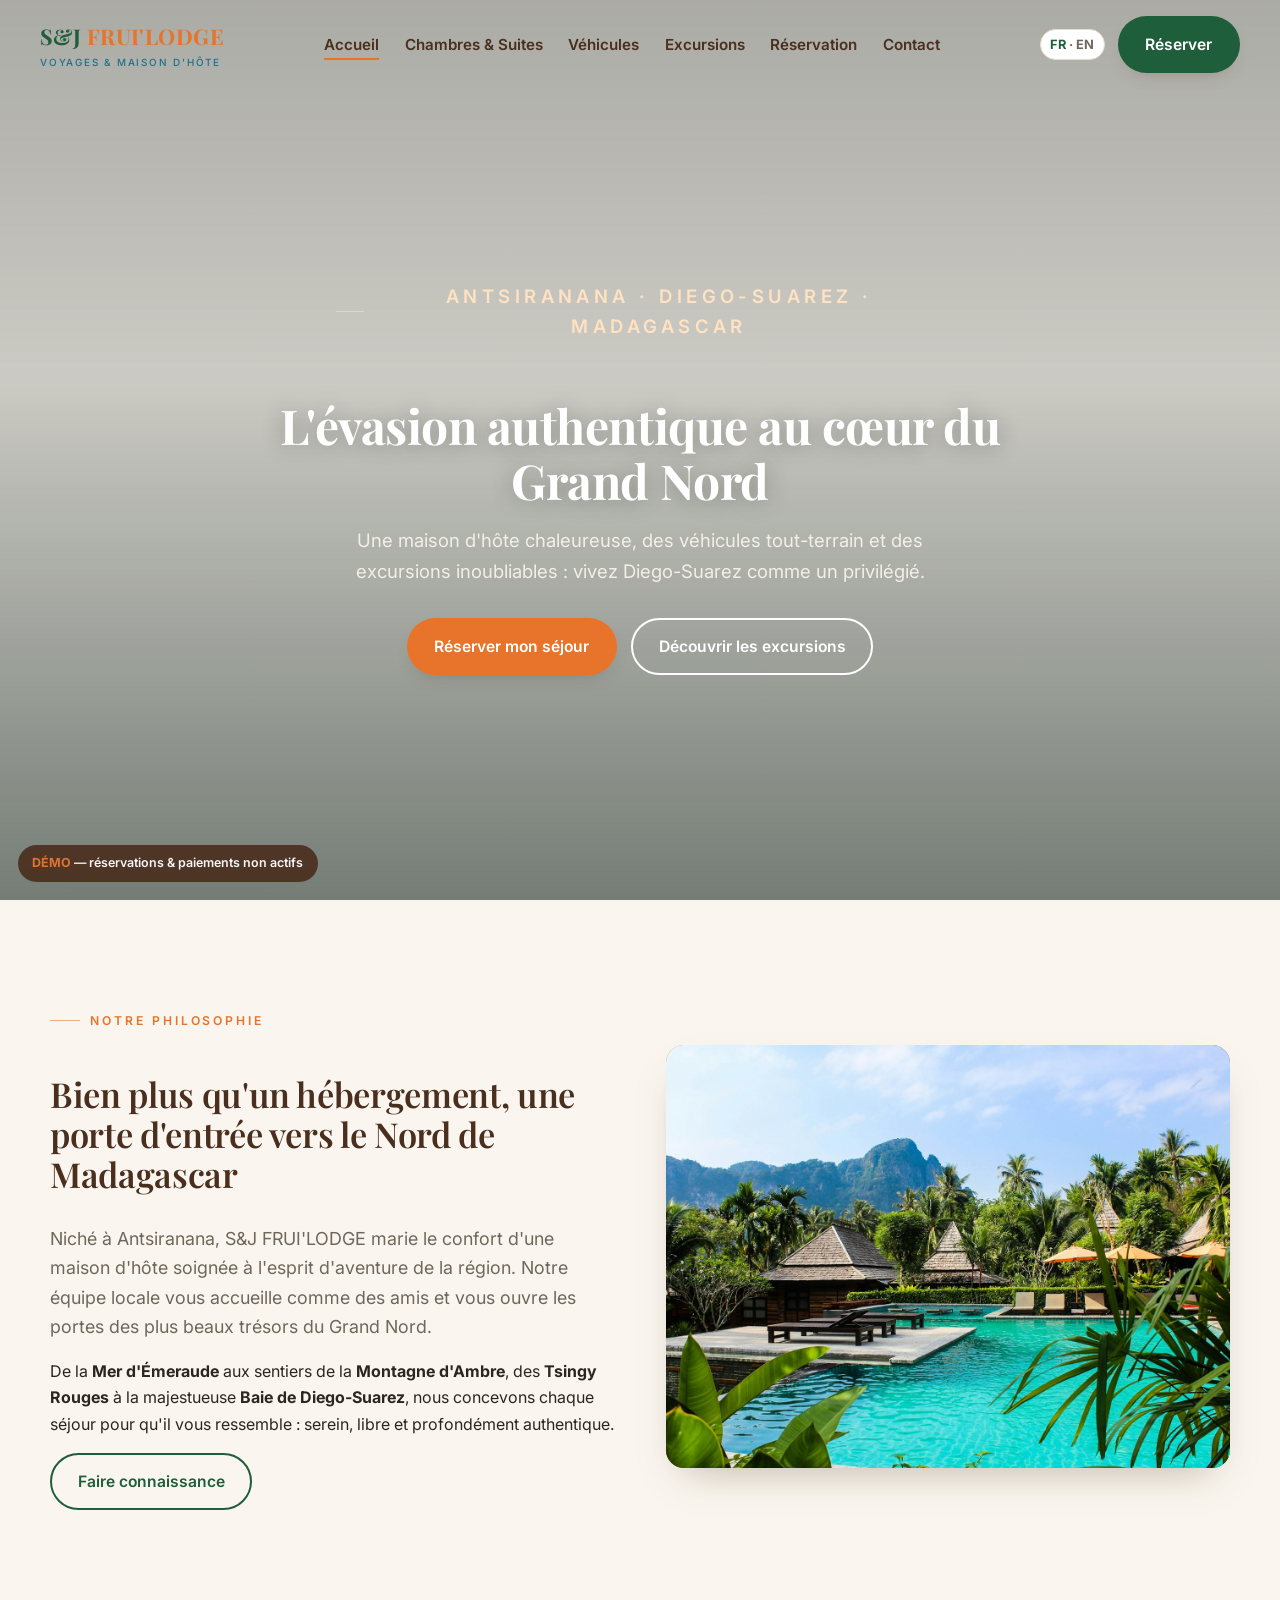
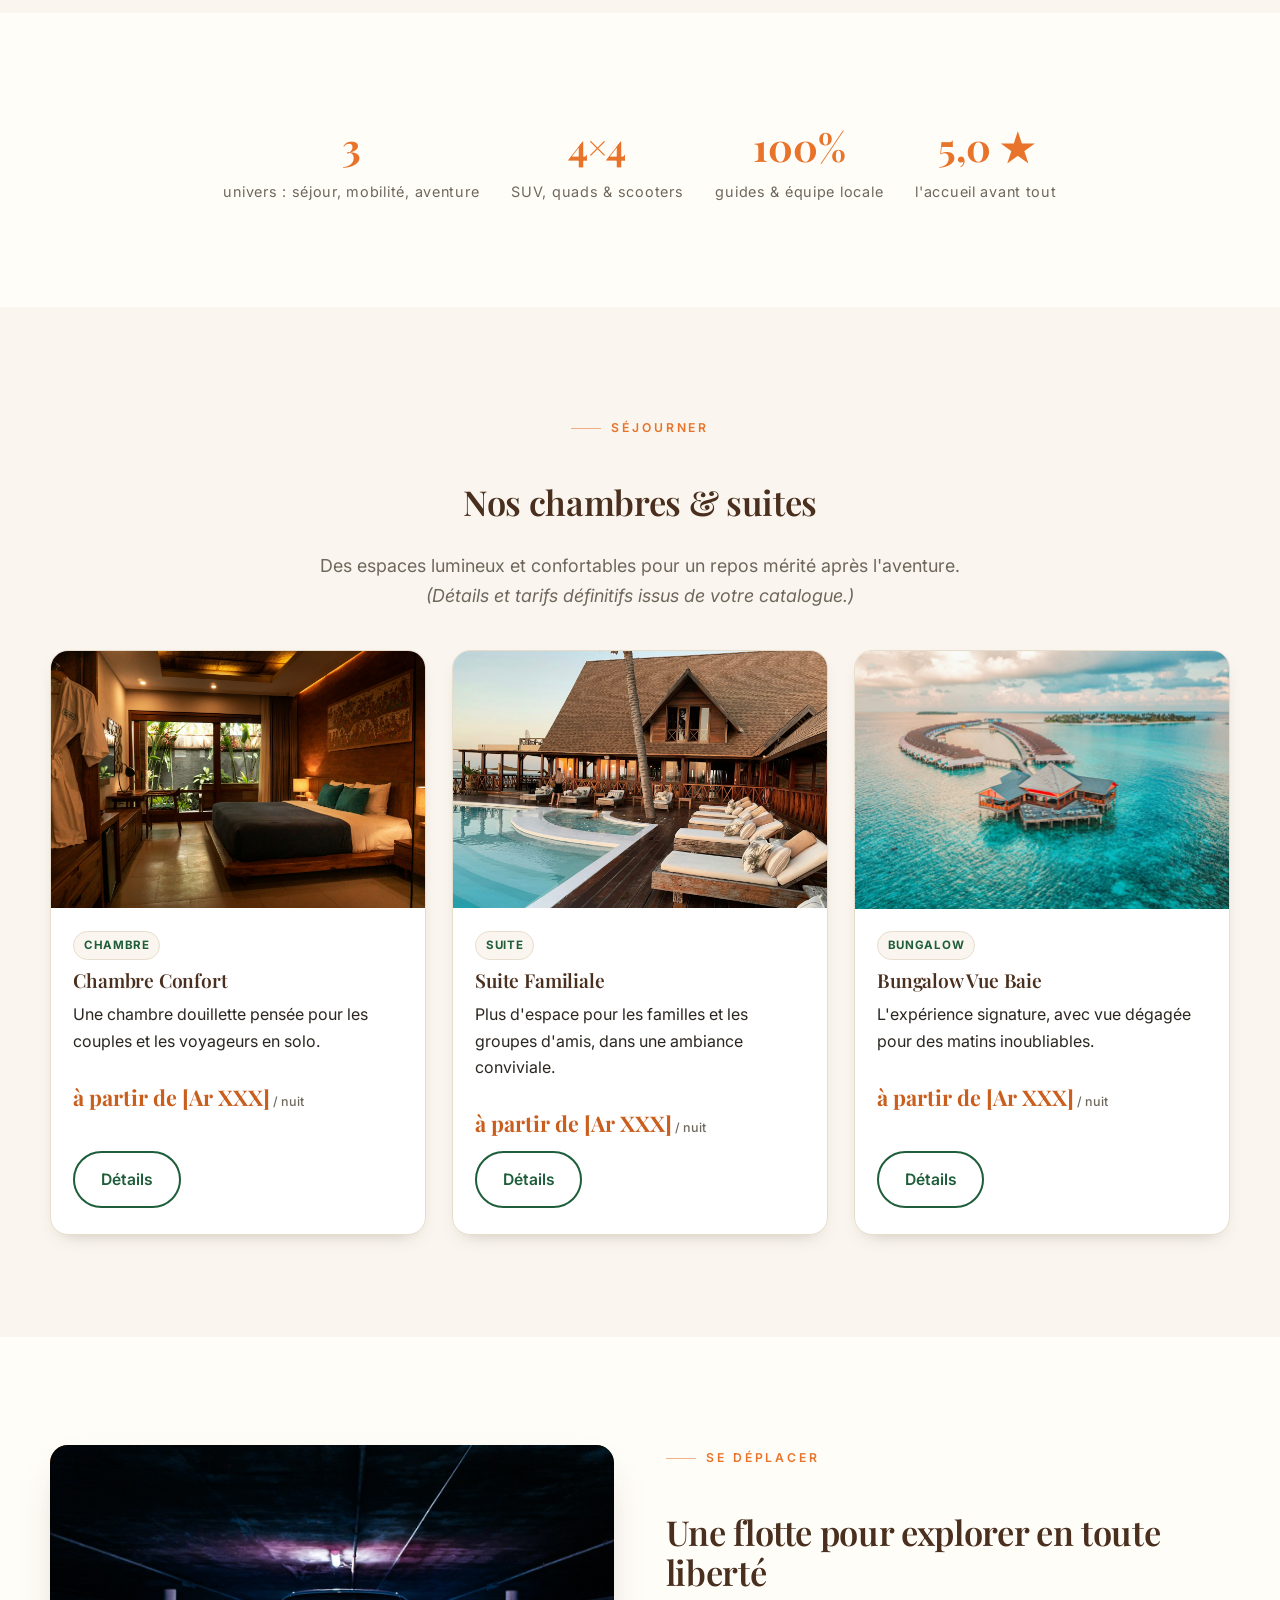
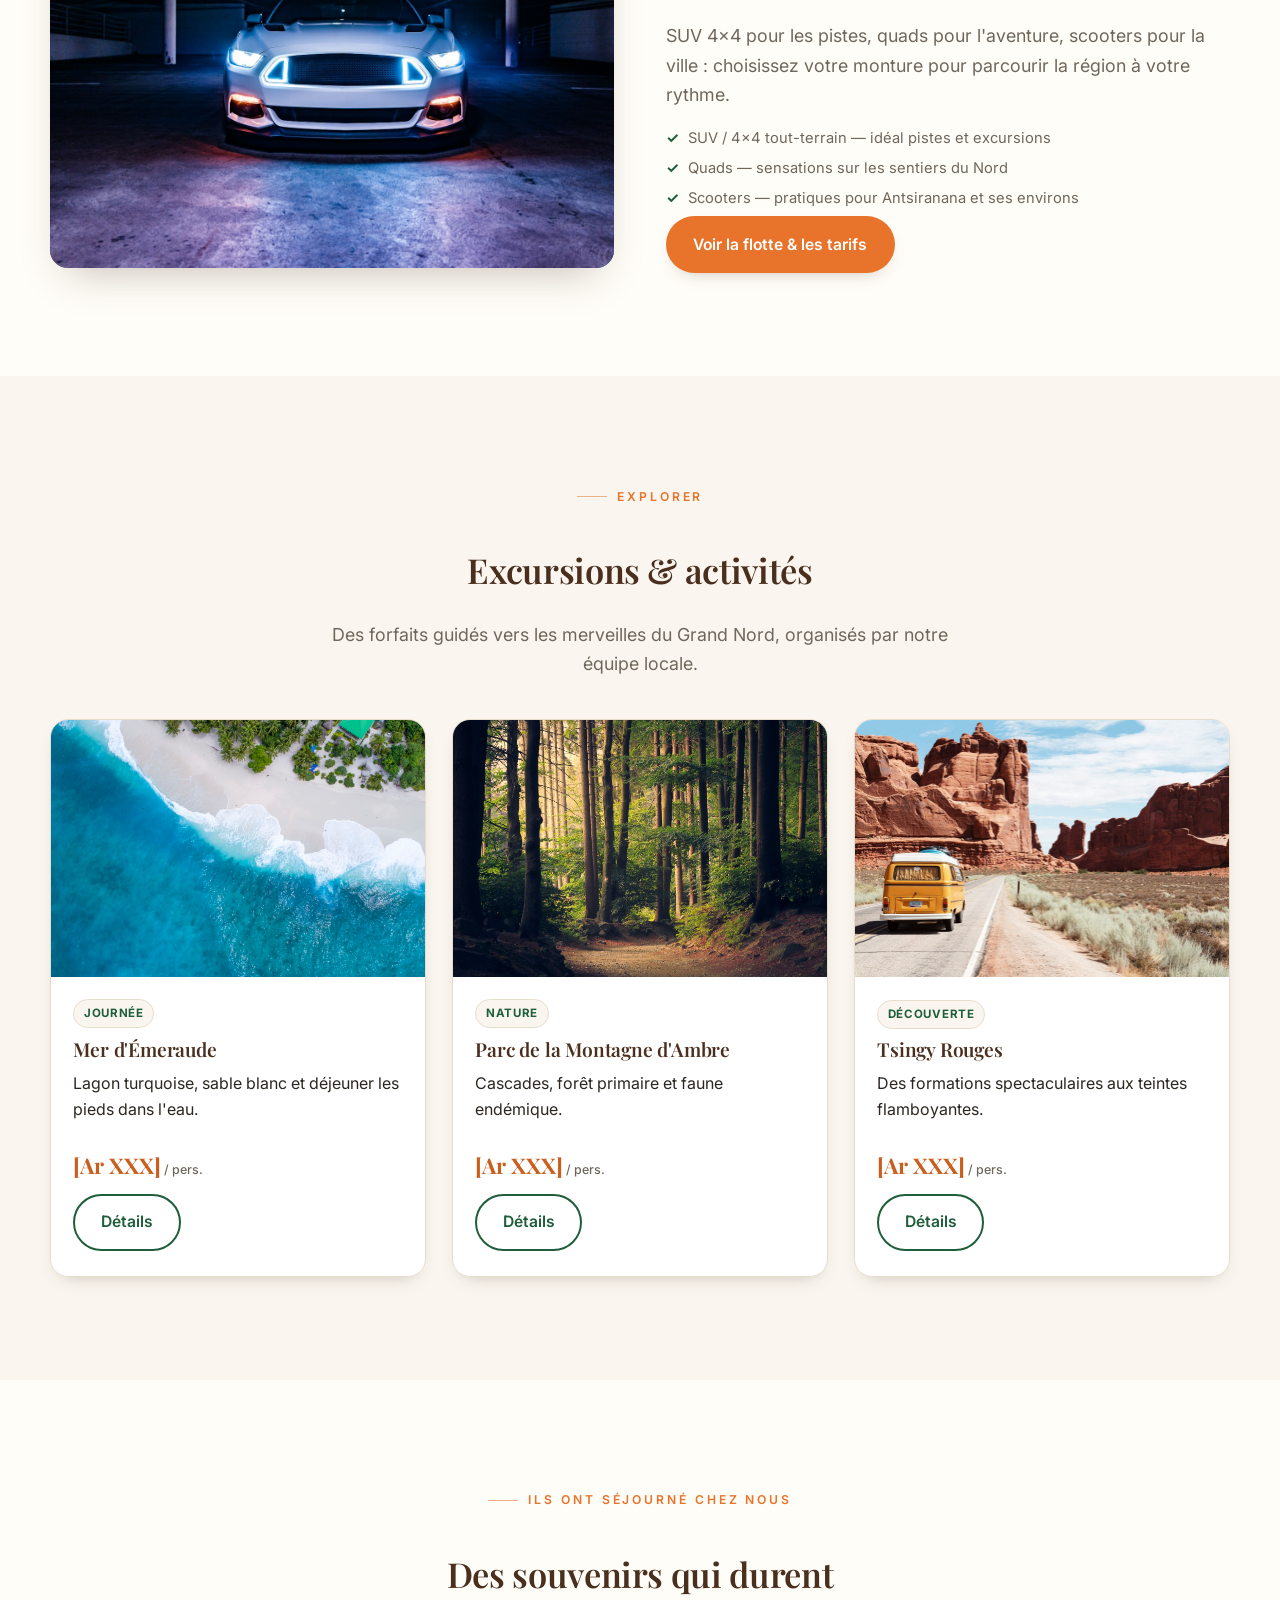
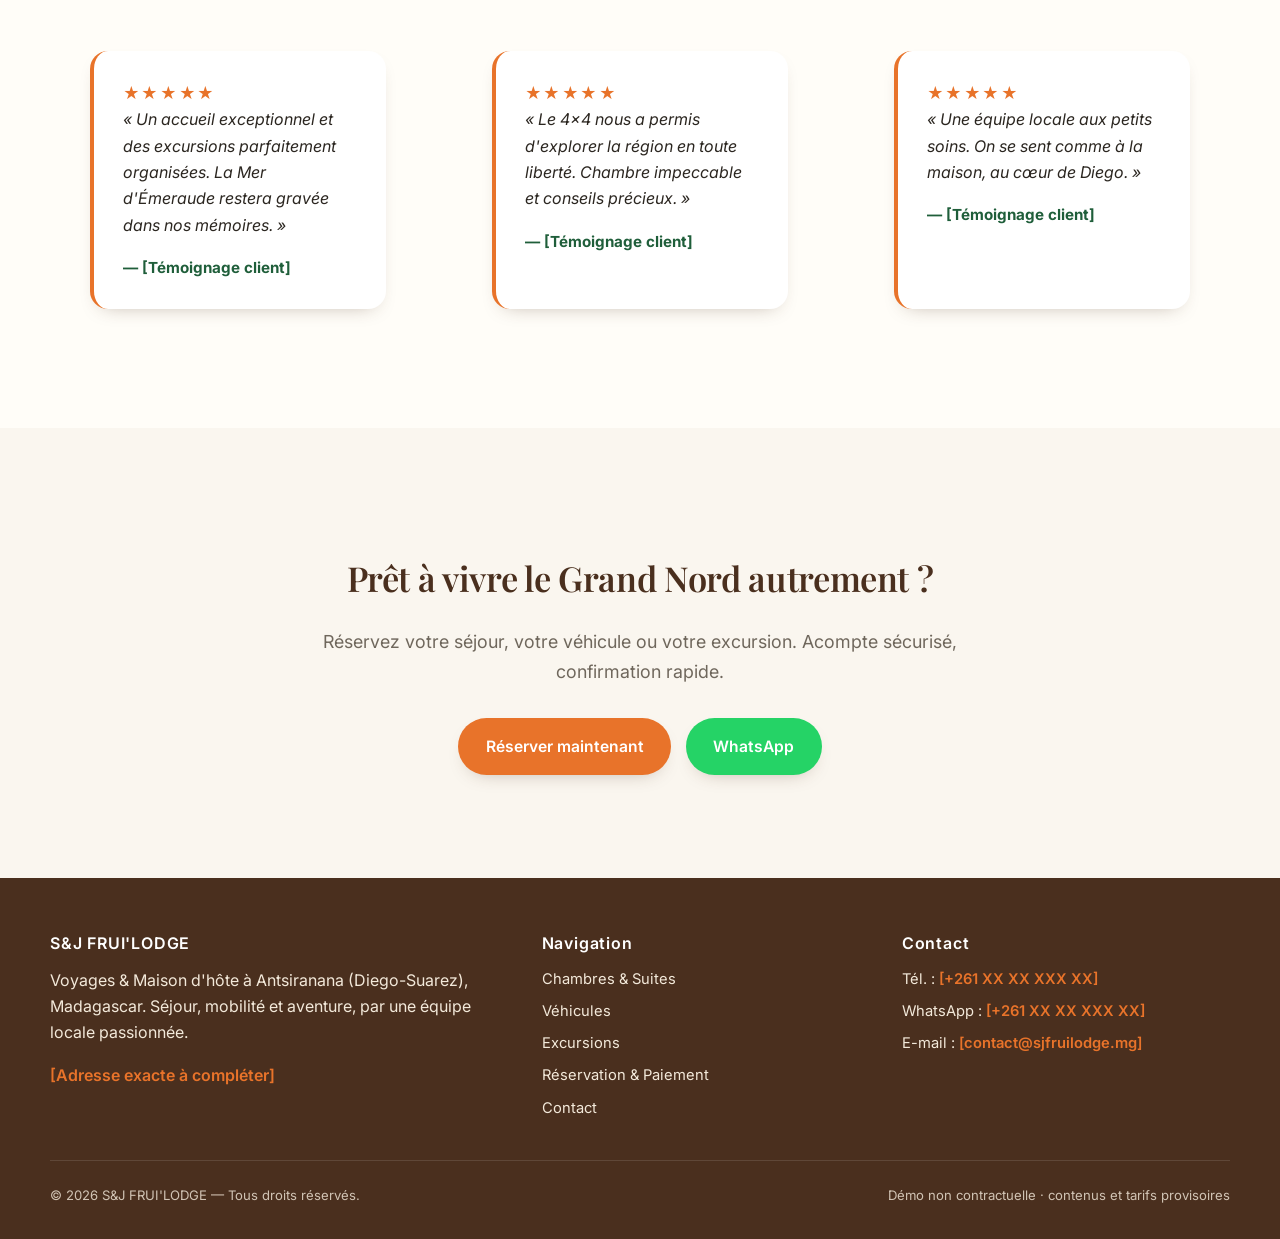
==== index.html @ f87397f2 "style: direction editoriale boutique-hotel (en-tetes clairs, intitules raffines)" ====
<!DOCTYPE html>
<html lang="fr">
<head>
  <meta charset="UTF-8" />
  <meta name="viewport" content="width=device-width, initial-scale=1.0" />
  <title>S&J FRUI'LODGE — Lodge, location & excursions à Antsiranana (Diego-Suarez)</title>
  <meta name="description" content="Maison d'hôte de charme, location de véhicules et excursions guidées à Antsiranana (Diego-Suarez), Madagascar. Mer d'Émeraude, Montagne d'Ambre, Tsingy Rouges." />
  <link rel="preconnect" href="https://fonts.googleapis.com">
  <link rel="preconnect" href="https://fonts.gstatic.com" crossorigin>
  <link href="https://fonts.googleapis.com/css2?family=Inter:wght@400;500;600;700&family=Playfair+Display:wght@600;700&display=swap" rel="stylesheet">
  <link rel="stylesheet" href="assets/css/styles.css" />
</head>
<body>

  <!-- ===== Navigation ===== -->
  <header class="nav">
    <a class="nav__brand" href="index.html">
      <span>
        <span class="mark"><span class="s">S&J</span> <span class="j">FRUI'LODGE</span></span>
        <small>Voyages & Maison d'hôte</small>
      </span>
    </a>
    <nav>
      <ul class="nav__links">
        <li><a href="index.html" class="active">Accueil</a></li>
        <li><a href="chambres.html">Chambres & Suites</a></li>
        <li><a href="vehicules.html">Véhicules</a></li>
        <li><a href="excursions.html">Excursions</a></li>
        <li><a href="reservation.html">Réservation</a></li>
        <li><a href="contact.html">Contact</a></li>
      </ul>
    </nav>
    <div class="nav__cta">
      <span class="lang" title="Version anglaise à venir"><b>FR</b> · EN</span>
      <a href="reservation.html" class="btn btn--green">Réserver</a>
      <button class="nav__burger" aria-label="Menu"><span></span><span></span><span></span></button>
    </div>
  </header>

  <!-- ===== Héro ===== -->
  <section class="hero">
    <img class="hero__photo" src="assets/img/hero.jpg" alt="Plage tropicale au coucher du soleil" />
    <div class="hero__overlay"></div>
    <div class="hero__inner">
      <p class="eyebrow" style="color:#ffe2c2">Antsiranana · Diego-Suarez · Madagascar</p>
      <h1>L'évasion authentique au cœur du Grand Nord</h1>
      <p>Une maison d'hôte chaleureuse, des véhicules tout-terrain et des excursions inoubliables&nbsp;: vivez Diego-Suarez comme un privilégié.</p>
      <div class="hero__actions">
        <a href="reservation.html" class="btn">Réserver mon séjour</a>
        <a href="excursions.html" class="btn btn--ghost" style="--fg:#fff;border-color:#fff">Découvrir les excursions</a>
      </div>
    </div>
  </section>

  <!-- ===== Philosophie ===== -->
  <section class="section">
    <div class="container split">
      <div class="reveal">
        <p class="eyebrow">Notre philosophie</p>
        <h2>Bien plus qu'un hébergement, une porte d'entrée vers le Nord de Madagascar</h2>
        <p class="lead">Niché à Antsiranana, S&J FRUI'LODGE marie le confort d'une maison d'hôte soignée à l'esprit d'aventure de la région. Notre équipe locale vous accueille comme des amis et vous ouvre les portes des plus beaux trésors du Grand Nord.</p>
        <p>De la <strong>Mer d'Émeraude</strong> aux sentiers de la <strong>Montagne d'Ambre</strong>, des <strong>Tsingy Rouges</strong> à la majestueuse <strong>Baie de Diego-Suarez</strong>, nous concevons chaque séjour pour qu'il vous ressemble&nbsp;: serein, libre et profondément authentique.</p>
        <a href="contact.html" class="btn btn--ghost">Faire connaissance</a>
      </div>
      <div class="reveal delay-1 media-box"><img src="assets/img/lodge.jpg" alt="Façade et jardin du lodge" /></div>
    </div>
  </section>

  <!-- ===== Chiffres ===== -->
  <section class="section section--tint">
    <div class="container stats reveal">
      <div class="stat"><b>3</b><span>univers : séjour, mobilité, aventure</span></div>
      <div class="stat"><b>4×4</b><span>SUV, quads & scooters</span></div>
      <div class="stat"><b>100%</b><span>guides & équipe locale</span></div>
      <div class="stat"><b>5,0 ★</b><span>l'accueil avant tout</span></div>
    </div>
  </section>

  <!-- ===== Aperçu chambres ===== -->
  <section class="section">
    <div class="container">
      <div class="center reveal">
        <p class="eyebrow">Séjourner</p>
        <h2>Nos chambres & suites</h2>
        <p class="lead">Des espaces lumineux et confortables pour un repos mérité après l'aventure. <em>(Détails et tarifs définitifs issus de votre catalogue.)</em></p>
      </div>
      <div class="grid grid--3" style="margin-top:2.5rem">
        <article class="card reveal">
          <div class="card__media"><img src="assets/img/room-1.jpg" alt="Chambre Confort" /></div>
          <div class="card__body">
            <span class="tag">Chambre</span>
            <h3>Chambre Confort</h3>
            <p>Une chambre douillette pensée pour les couples et les voyageurs en solo.</p>
            <span class="price">à partir de [Ar XXX]<small> / nuit</small></span>
            <div class="card__foot"><a href="chambres.html" class="btn btn--ghost">Détails</a></div>
          </div>
        </article>
        <article class="card reveal delay-1">
          <div class="card__media"><img src="assets/img/room-2.jpg" alt="Suite Familiale" /></div>
          <div class="card__body">
            <span class="tag">Suite</span>
            <h3>Suite Familiale</h3>
            <p>Plus d'espace pour les familles et les groupes d'amis, dans une ambiance conviviale.</p>
            <span class="price">à partir de [Ar XXX]<small> / nuit</small></span>
            <div class="card__foot"><a href="chambres.html" class="btn btn--ghost">Détails</a></div>
          </div>
        </article>
        <article class="card reveal delay-2">
          <div class="card__media"><img src="assets/img/room-3.jpg" alt="Bungalow Vue Baie" /></div>
          <div class="card__body">
            <span class="tag">Bungalow</span>
            <h3>Bungalow Vue Baie</h3>
            <p>L'expérience signature, avec vue dégagée pour des matins inoubliables.</p>
            <span class="price">à partir de [Ar XXX]<small> / nuit</small></span>
            <div class="card__foot"><a href="chambres.html" class="btn btn--ghost">Détails</a></div>
          </div>
        </article>
      </div>
    </div>
  </section>

  <!-- ===== Aperçu véhicules ===== -->
  <section class="section section--tint">
    <div class="container split">
      <div class="reveal media-box"><img src="assets/img/fleet.jpg" alt="Flotte de véhicules tout-terrain" /></div>
      <div class="reveal delay-1">
        <p class="eyebrow">Se déplacer</p>
        <h2>Une flotte pour explorer en toute liberté</h2>
        <p class="lead">SUV 4×4 pour les pistes, quads pour l'aventure, scooters pour la ville&nbsp;: choisissez votre monture pour parcourir la région à votre rythme.</p>
        <ul class="feature-list">
          <li>SUV / 4×4 tout-terrain — idéal pistes et excursions</li>
          <li>Quads — sensations sur les sentiers du Nord</li>
          <li>Scooters — pratiques pour Antsiranana et ses environs</li>
        </ul>
        <a href="vehicules.html" class="btn">Voir la flotte & les tarifs</a>
      </div>
    </div>
  </section>

  <!-- ===== Aperçu excursions ===== -->
  <section class="section">
    <div class="container">
      <div class="center reveal">
        <p class="eyebrow">Explorer</p>
        <h2>Excursions & activités</h2>
        <p class="lead">Des forfaits guidés vers les merveilles du Grand Nord, organisés par notre équipe locale.</p>
      </div>
      <div class="grid grid--3" style="margin-top:2.5rem">
        <article class="card reveal">
          <div class="card__media"><img src="assets/img/emeraude.jpg" alt="Mer d'Émeraude" /></div>
          <div class="card__body"><span class="tag">Journée</span><h3>Mer d'Émeraude</h3><p>Lagon turquoise, sable blanc et déjeuner les pieds dans l'eau.</p><span class="price">[Ar XXX]<small> / pers.</small></span><div class="card__foot"><a href="excursions.html" class="btn btn--ghost">Détails</a></div></div>
        </article>
        <article class="card reveal delay-1">
          <div class="card__media"><img src="assets/img/ambre.jpg" alt="Montagne d'Ambre" /></div>
          <div class="card__body"><span class="tag">Nature</span><h3>Parc de la Montagne d'Ambre</h3><p>Cascades, forêt primaire et faune endémique.</p><span class="price">[Ar XXX]<small> / pers.</small></span><div class="card__foot"><a href="excursions.html" class="btn btn--ghost">Détails</a></div></div>
        </article>
        <article class="card reveal delay-2">
          <div class="card__media"><img src="assets/img/tsingy.jpg" alt="Tsingy Rouges" /></div>
          <div class="card__body"><span class="tag">Découverte</span><h3>Tsingy Rouges</h3><p>Des formations spectaculaires aux teintes flamboyantes.</p><span class="price">[Ar XXX]<small> / pers.</small></span><div class="card__foot"><a href="excursions.html" class="btn btn--ghost">Détails</a></div></div>
        </article>
      </div>
    </div>
  </section>

  <!-- ===== Témoignages ===== -->
  <section class="section section--tint">
    <div class="container">
      <div class="center reveal"><p class="eyebrow">Ils ont séjourné chez nous</p><h2>Des souvenirs qui durent</h2></div>
      <div class="grid grid--3" style="margin-top:2.5rem">
        <blockquote class="quote reveal"><div class="stars">★★★★★</div><p>« Un accueil exceptionnel et des excursions parfaitement organisées. La Mer d'Émeraude restera gravée dans nos mémoires. »</p><span class="who">— [Témoignage client]</span></blockquote>
        <blockquote class="quote reveal delay-1"><div class="stars">★★★★★</div><p>« Le 4×4 nous a permis d'explorer la région en toute liberté. Chambre impeccable et conseils précieux. »</p><span class="who">— [Témoignage client]</span></blockquote>
        <blockquote class="quote reveal delay-2"><div class="stars">★★★★★</div><p>« Une équipe locale aux petits soins. On se sent comme à la maison, au cœur de Diego. »</p><span class="who">— [Témoignage client]</span></blockquote>
      </div>
    </div>
  </section>

  <!-- ===== Appel à l'action ===== -->
  <section class="section center">
    <div class="container reveal">
      <h2>Prêt à vivre le Grand Nord autrement&nbsp;?</h2>
      <p class="lead">Réservez votre séjour, votre véhicule ou votre excursion. Acompte sécurisé, confirmation rapide.</p>
      <div class="hero__actions"><a href="reservation.html" class="btn">Réserver maintenant</a><a href="https://wa.me/261XXXXXXXXX" class="btn btn--wa">WhatsApp</a></div>
    </div>
  </section>

  <!-- ===== Pied de page ===== -->
  <footer class="footer">
    <div class="container footer__grid">
      <div>
        <h4>S&J FRUI'LODGE</h4>
        <p>Voyages & Maison d'hôte à Antsiranana (Diego-Suarez), Madagascar. Séjour, mobilité et aventure, par une équipe locale passionnée.</p>
        <p class="ph-inline">[Adresse exacte à compléter]</p>
      </div>
      <div>
        <h4>Navigation</h4>
        <ul>
          <li><a href="chambres.html">Chambres & Suites</a></li>
          <li><a href="vehicules.html">Véhicules</a></li>
          <li><a href="excursions.html">Excursions</a></li>
          <li><a href="reservation.html">Réservation & Paiement</a></li>
          <li><a href="contact.html">Contact</a></li>
        </ul>
      </div>
      <div>
        <h4>Contact</h4>
        <ul>
          <li>Tél. : <span class="ph-inline">[+261 XX XX XXX XX]</span></li>
          <li>WhatsApp : <span class="ph-inline">[+261 XX XX XXX XX]</span></li>
          <li>E-mail : <span class="ph-inline">[contact@sjfruilodge.mg]</span></li>
        </ul>
      </div>
    </div>
    <div class="container footer__bottom">
      <span>© <span data-year>2026</span> S&J FRUI'LODGE — Tous droits réservés.</span>
      <span>Démo non contractuelle · contenus et tarifs provisoires</span>
    </div>
  </footer>

  <div class="demo-ribbon"><b>DÉMO</b> — réservations & paiements non actifs</div>
  <script src="assets/js/main.js"></script>
</body>
</html>
---- assets/css/styles.css ----
/* =========================================================
   S&J FRUI'LODGE — Feuille de style de la démo
   Palette tirée du logo : vert sapin, orange/terracotta,
   marron, crème, accent bleu lagon.
   ========================================================= */

:root {
  --green: #1f5e3a;
  --green-dark: #163f28;
  --orange: #e8732a;
  --orange-dark: #c95e1d;
  --brown: #4a2f1e;
  --blue: #1f6f8b;
  --cream: #faf6ef;
  --cream-2: #fffdf8;
  --ink: #2b2620;
  --muted: #6f675c;
  --line: #e7ddcd;
  --shadow: 0 18px 40px -18px rgba(74, 47, 30, 0.35);
  --shadow-sm: 0 8px 20px -12px rgba(74, 47, 30, 0.4);
  --radius: 18px;
  --serif: "Playfair Display", Georgia, serif;
  --sans: "Inter", "Segoe UI", system-ui, sans-serif;
  --maxw: 1180px;
}

* { box-sizing: border-box; }

html { scroll-behavior: smooth; }

body {
  margin: 0;
  font-family: var(--sans);
  color: var(--ink);
  background: var(--cream);
  line-height: 1.65;
  -webkit-font-smoothing: antialiased;
}

h1, h2, h3, h4 { font-family: var(--serif); line-height: 1.16; color: var(--brown); font-weight: 600; letter-spacing: -0.01em; }
h1 { font-size: clamp(1.9rem, 3.8vw, 3rem); font-weight: 700; }
h2 { font-size: clamp(1.5rem, 3vw, 2.15rem); }
h3 { font-size: 1.2rem; }
p { margin: 0 0 1rem; }
a { color: var(--green); text-decoration: none; transition: color .25s ease; }
a:hover { color: var(--orange); }
img { max-width: 100%; display: block; }

.container { width: min(100% - 2.5rem, var(--maxw)); margin-inline: auto; }
.section { padding: clamp(3.5rem, 8vw, 6.5rem) 0; }
.section--tint { background: var(--cream-2); }
.center { text-align: center; }

.eyebrow {
  display: inline-flex; align-items: center; gap: .65rem;
  font-size: .76rem; letter-spacing: .24em; text-transform: uppercase;
  color: var(--orange); font-weight: 600; margin-bottom: 1rem;
}
.eyebrow::before { content:""; width: 30px; height: 1px; background: currentColor; opacity:.55; }
.lead { font-size: 1.12rem; color: var(--muted); max-width: 60ch; }
.center .lead { margin-inline: auto; }

/* ---------- Boutons ---------- */
.btn {
  --bg: var(--orange); --fg: #fff;
  display: inline-flex; align-items: center; gap: .5rem;
  background: var(--bg); color: var(--fg);
  padding: .85rem 1.6rem; border-radius: 999px;
  font-weight: 600; font-size: .98rem; border: 2px solid transparent;
  cursor: pointer; transition: transform .25s ease, box-shadow .25s ease, background .25s ease;
  box-shadow: var(--shadow-sm); position: relative; overflow: hidden;
}
.btn:hover { transform: translateY(-2px); color: #fff; box-shadow: var(--shadow); background: var(--orange-dark); }
.btn--ghost { --bg: transparent; --fg: var(--green); border-color: var(--green); box-shadow: none; }
.btn--ghost:hover { background: var(--green); --fg:#fff; color:#fff; }
.btn--green { --bg: var(--green); }
.btn--green:hover { background: var(--green-dark); }
.btn--wa { --bg:#25D366; }
.btn--wa:hover { background:#1da851; }

/* ---------- En-tête / Navigation ---------- */
.nav {
  position: fixed; inset: 0 0 auto 0; z-index: 50;
  display: flex; align-items: center; justify-content: space-between;
  padding: 1rem clamp(1rem, 4vw, 2.5rem);
  transition: background .3s ease, box-shadow .3s ease, padding .3s ease;
}
.nav.scrolled { background: rgba(255,253,248,.92); backdrop-filter: blur(10px); box-shadow: var(--shadow-sm); padding-block: .6rem; }
.nav__brand { display:flex; align-items:center; gap:.6rem; font-family: var(--serif); font-weight: 700; color: var(--brown); }
.nav__brand .s { color: var(--green); } .nav__brand .j { color: var(--orange); }
.nav__brand span.mark { font-size: 1.35rem; letter-spacing: .02em; }
.nav__brand small { display:block; font-family: var(--sans); font-weight:500; font-size:.62rem; letter-spacing:.18em; text-transform:uppercase; color: var(--blue); }
.nav__links { display: flex; align-items: center; gap: 1.6rem; list-style: none; margin:0; padding:0; }
.nav__links a { color: var(--brown); font-weight: 600; font-size: .95rem; position: relative; }
.nav__links a::after { content:""; position:absolute; left:0; bottom:-6px; height:2px; width:0; background: var(--orange); transition: width .3s ease; }
.nav__links a:hover::after, .nav__links a.active::after { width:100%; }
.nav__cta { display:flex; align-items:center; gap:.8rem; }
.lang { font-size:.8rem; font-weight:700; color:var(--muted); border:1px solid var(--line); border-radius:999px; padding:.25rem .6rem; background:#fff; }
.lang b { color: var(--green); }
.nav__burger { display:none; background:none; border:0; cursor:pointer; flex-direction:column; gap:5px; padding:.4rem; }
.nav__burger span { width:26px; height:2px; background: var(--brown); transition:.3s; }

/* ---------- Bandeau démo ---------- */
.demo-ribbon {
  position: fixed; bottom: 18px; left: 18px; z-index: 60;
  background: var(--brown); color:#fff; font-size:.78rem; font-weight:600;
  padding:.5rem .9rem; border-radius:999px; box-shadow: var(--shadow);
  opacity:.92;
}
.demo-ribbon b { color: var(--orange); }

/* ---------- Héro ---------- */
.hero {
  position: relative; min-height: 100vh; min-height: 100svh;
  display: flex; flex-direction: column; align-items: center; justify-content: center;
  text-align: center; color:#fff; overflow: hidden; padding: 8rem 1.25rem 4.5rem;
}
.hero__photo { position:absolute; inset:0; width:100%; height:100%; object-fit:cover; object-position:center; z-index:-2;
  animation: kenburns 34s ease-out forwards; }
@keyframes kenburns { from { transform: scale(1); } to { transform: scale(1.07); } }
.hero__overlay { position:absolute; inset:0; z-index:-1;
  background: linear-gradient(180deg, rgba(18,26,24,.34) 0%, rgba(18,26,24,.20) 42%, rgba(20,38,30,.58) 100%); }
.hero__inner { max-width: 46rem; }
.hero .eyebrow { color:#ffe6cb; }
.hero h1 { color:#fff; text-shadow: 0 2px 22px rgba(0,0,0,.30); margin-bottom: 1rem; }
.hero p { color:#f3efe7; font-size: clamp(1rem, 1.5vw, 1.16rem); max-width: 38rem; margin-inline:auto; }
.hero__actions { display:flex; gap:.9rem; justify-content:center; flex-wrap:wrap; margin-top: 2rem; }

/* ---------- Grilles & cartes ---------- */
.grid { display:grid; gap: 1.6rem; }
.grid--3 { grid-template-columns: repeat(3, 1fr); }
.grid--2 { grid-template-columns: repeat(2, 1fr); }

.card {
  background:#fff; border:1px solid var(--line); border-radius: var(--radius);
  overflow:hidden; box-shadow: var(--shadow-sm);
  transition: transform .45s cubic-bezier(.2,.7,.2,1), box-shadow .45s ease;
  display:flex; flex-direction:column;
}
.card:hover { transform: translateY(-6px); box-shadow: var(--shadow); }
.card__media { aspect-ratio: 16/11; position:relative; overflow:hidden; background: var(--cream); }
.card__media img { width:100%; height:100%; object-fit:cover; transition: transform .9s cubic-bezier(.2,.7,.2,1); }
.card:hover .card__media img { transform: scale(1.045); }
.card__media .ph { position:absolute; inset:0; display:grid; place-items:center; color:#fff; font-weight:600; opacity:.85; text-align:center; padding:1rem; }
.card__body { padding: 1.4rem 1.4rem 1.6rem; display:flex; flex-direction:column; gap:.6rem; flex:1; }
.card__body h3 { margin:0; }
.tag { align-self:flex-start; background: var(--cream); color: var(--green); border:1px solid var(--line);
  font-size:.72rem; font-weight:700; letter-spacing:.06em; text-transform:uppercase; padding:.25rem .6rem; border-radius:999px; }
.price { font-family: var(--serif); font-size:1.35rem; color: var(--orange-dark); font-weight:700; }
.price small { font-family: var(--sans); font-size:.78rem; color: var(--muted); font-weight:500; }
.feature-list { list-style:none; padding:0; margin:.4rem 0; display:flex; flex-direction:column; gap:.35rem; }
.feature-list li { font-size:.92rem; color: var(--muted); padding-left:1.4rem; position:relative; }
.feature-list li::before { content:"✓"; position:absolute; left:0; color: var(--green); font-weight:700; }
.card__foot { margin-top:auto; display:flex; align-items:center; justify-content:space-between; gap:.6rem; }

/* ---------- Bandes décoratives ---------- */
.split { display:grid; grid-template-columns: 1fr 1fr; gap: clamp(1.5rem,4vw,3.5rem); align-items:center; }
.media-box { border-radius: var(--radius); overflow:hidden; box-shadow: var(--shadow); aspect-ratio: 4/3;
  background: linear-gradient(135deg, var(--orange), var(--green)); display:grid; place-items:center; color:#fff; text-align:center; padding:1rem; font-weight:600; position:relative; }
.media-box img { position:absolute; inset:0; width:100%; height:100%; object-fit:cover; }

.stats { display:flex; flex-wrap:wrap; gap:2rem; justify-content:center; }
.stat { text-align:center; }
.stat b { display:block; font-family:var(--serif); font-size:2.4rem; color: var(--orange); }
.stat span { font-size:.9rem; color: var(--muted); letter-spacing:.05em; }

/* ---------- Témoignages ---------- */
.quote { background:#fff; border-radius: var(--radius); padding:1.8rem; box-shadow: var(--shadow-sm); border-left:4px solid var(--orange); }
.quote p { font-style:italic; color: var(--ink); }
.quote .who { font-weight:700; color: var(--green); font-style:normal; font-size:.95rem; }
.stars { color: var(--orange); letter-spacing:.1em; }

/* ---------- Formulaire ---------- */
.form { background:#fff; border:1px solid var(--line); border-radius: var(--radius); padding: clamp(1.4rem,3vw,2.4rem); box-shadow: var(--shadow-sm); }
.form .row { display:grid; grid-template-columns:1fr 1fr; gap:1rem; }
.field { display:flex; flex-direction:column; gap:.35rem; margin-bottom:1rem; }
.field label { font-size:.85rem; font-weight:600; color: var(--brown); }
.field input, .field select, .field textarea {
  font-family:var(--sans); font-size:.98rem; padding:.75rem .9rem; border:1px solid var(--line);
  border-radius:12px; background: var(--cream-2); color: var(--ink); transition: border .25s, box-shadow .25s;
}
.field input:focus, .field select:focus, .field textarea:focus { outline:none; border-color: var(--orange); box-shadow:0 0 0 3px rgba(232,115,42,.15); }
.pay-methods { display:flex; flex-wrap:wrap; gap:.8rem; margin:.4rem 0 1rem; }
.pay-methods .chip { display:flex; align-items:center; gap:.5rem; border:1px solid var(--line); border-radius:12px; padding:.6rem .9rem; background:var(--cream-2); font-size:.88rem; font-weight:600; color:var(--brown); }
.note { font-size:.85rem; color: var(--muted); background: var(--cream); border:1px dashed var(--line); border-radius:12px; padding:.8rem 1rem; }
.form__success { display:none; background:#eef7ef; border:1px solid #bfe0c5; color: var(--green-dark); border-radius:12px; padding:1rem; font-weight:600; margin-top:1rem; }

/* ---------- Pied de page ---------- */
.footer { background: var(--brown); color: #f3e9da; padding: 3.5rem 0 2rem; }
.footer a { color:#f3e9da; } .footer a:hover { color: var(--orange); }
.footer__grid { display:grid; grid-template-columns: 1.4fr 1fr 1fr; gap:2rem; }
.footer h4 { color:#fff; margin:0 0 .9rem; font-family:var(--sans); font-size:1rem; letter-spacing:.05em; }
.footer ul { list-style:none; padding:0; margin:0; display:flex; flex-direction:column; gap:.5rem; font-size:.92rem; }
.footer__bottom { border-top:1px solid rgba(255,255,255,.15); margin-top:2.5rem; padding-top:1.5rem; font-size:.82rem; opacity:.8; display:flex; justify-content:space-between; flex-wrap:wrap; gap:.6rem; }
.ph-inline { color: var(--orange); font-weight:600; }

/* ---------- En-tête de page interne ---------- */
.page-head { padding: 10rem 0 3.4rem; text-align:center; background: var(--cream); border-bottom:1px solid var(--line); }
.page-head h1 { color: var(--brown); }
.page-head p { color: var(--muted); max-width:54ch; margin:.7rem auto 0; font-size:1.05rem; }
.breadcrumb { font-size:.74rem; letter-spacing:.16em; text-transform:uppercase; color: var(--muted); margin-bottom:1rem; }
.breadcrumb a { color: var(--green); }

/* ---------- Animations au défilement ---------- */
.reveal { opacity:0; transform: translateY(20px);
  transition: opacity .7s ease, transform .7s cubic-bezier(.2,.7,.2,1); }
.reveal.is-visible { opacity:1; transform:none; }
.reveal.delay-1 { transition-delay:.1s; } .reveal.delay-2 { transition-delay:.2s; } .reveal.delay-3 { transition-delay:.3s; }

/* ---------- Responsive ---------- */
@media (max-width: 900px) {
  .grid--3 { grid-template-columns: repeat(2,1fr); }
  .footer__grid { grid-template-columns: 1fr 1fr; }
}
@media (max-width: 760px) {
  .nav__links { position:fixed; inset:0 0 0 auto; width:min(78vw,320px); background:var(--cream-2);
    flex-direction:column; align-items:flex-start; justify-content:center; gap:1.4rem; padding:2rem;
    transform:translateX(100%); transition:transform .35s ease; box-shadow:var(--shadow); }
  .nav__links.open { transform:none; }
  .nav__burger { display:flex; }
  .split, .grid--2, .grid--3 { grid-template-columns:1fr; }
  .form .row { grid-template-columns:1fr; }
  .footer__grid { grid-template-columns:1fr; }
}

@media (prefers-reduced-motion: reduce) {
  * { animation: none !important; scroll-behavior:auto; }
  .reveal { opacity:1; transform:none; transition:none; }
}
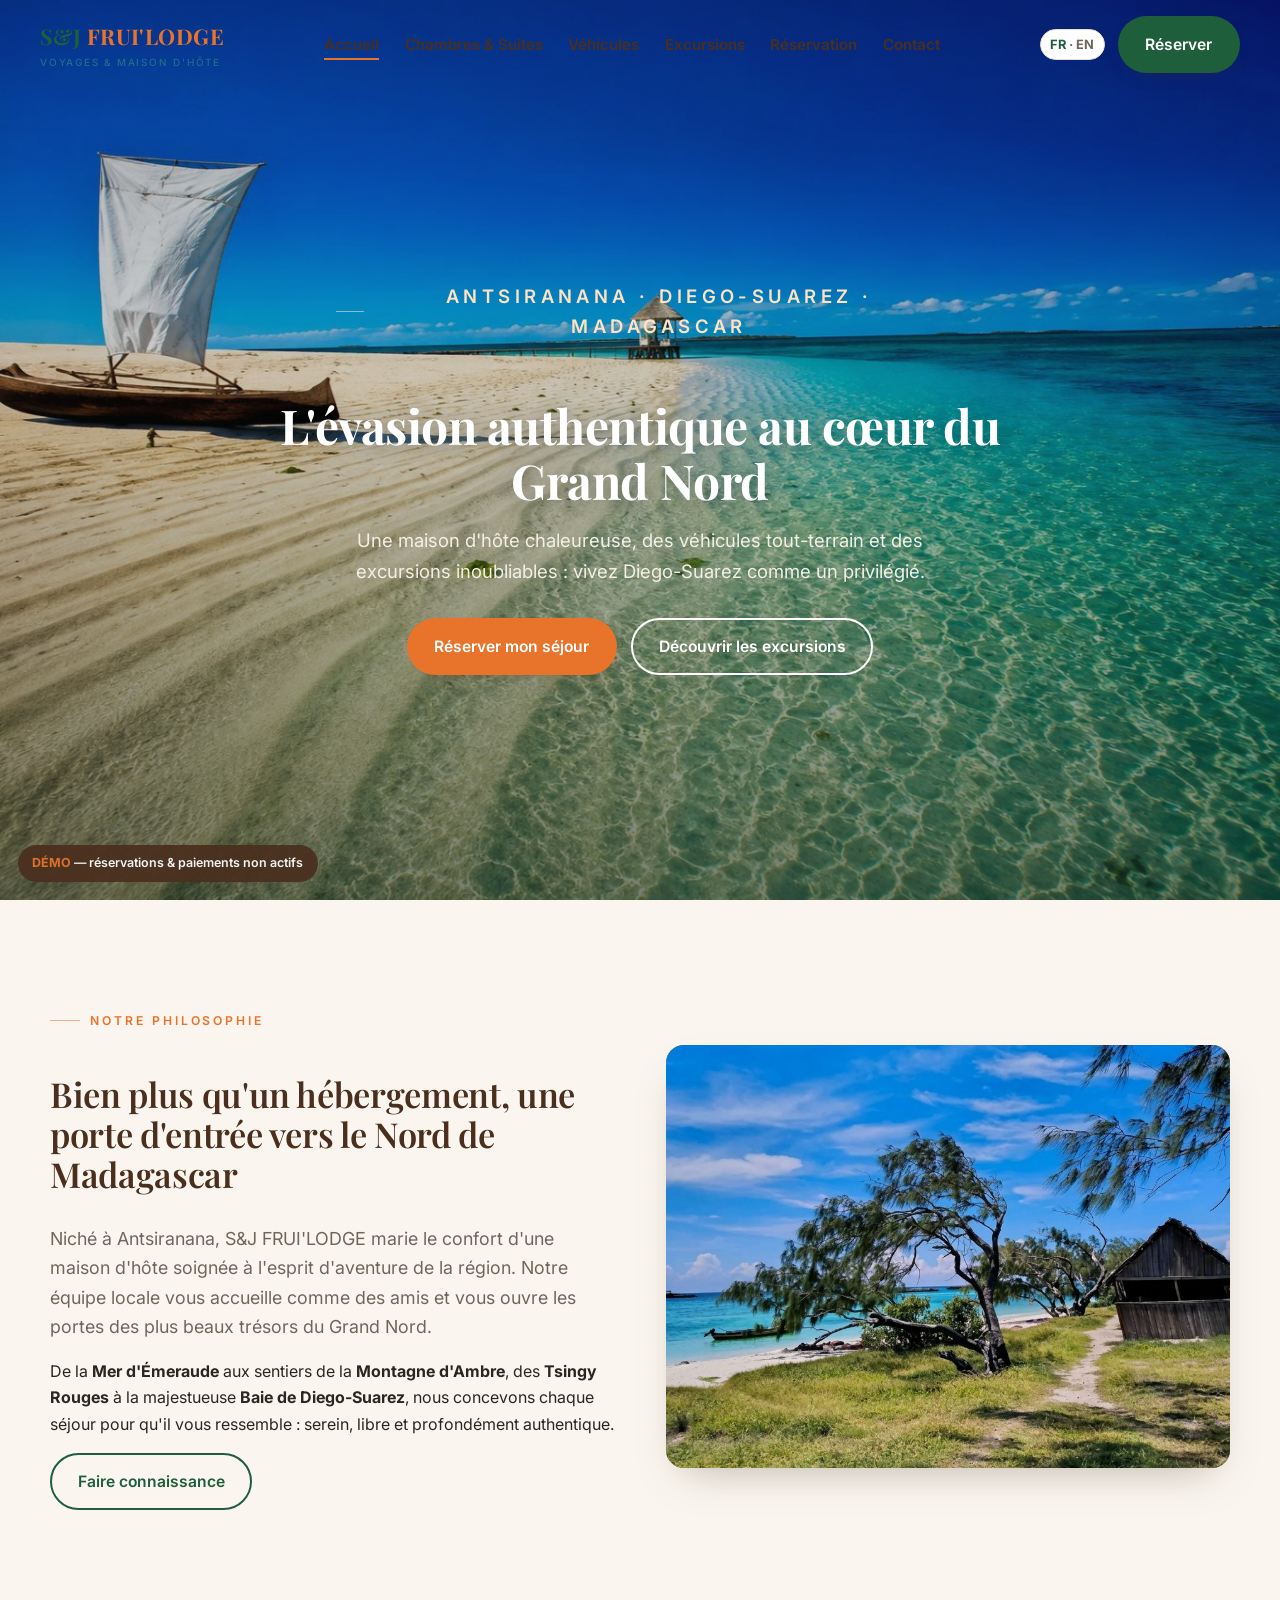
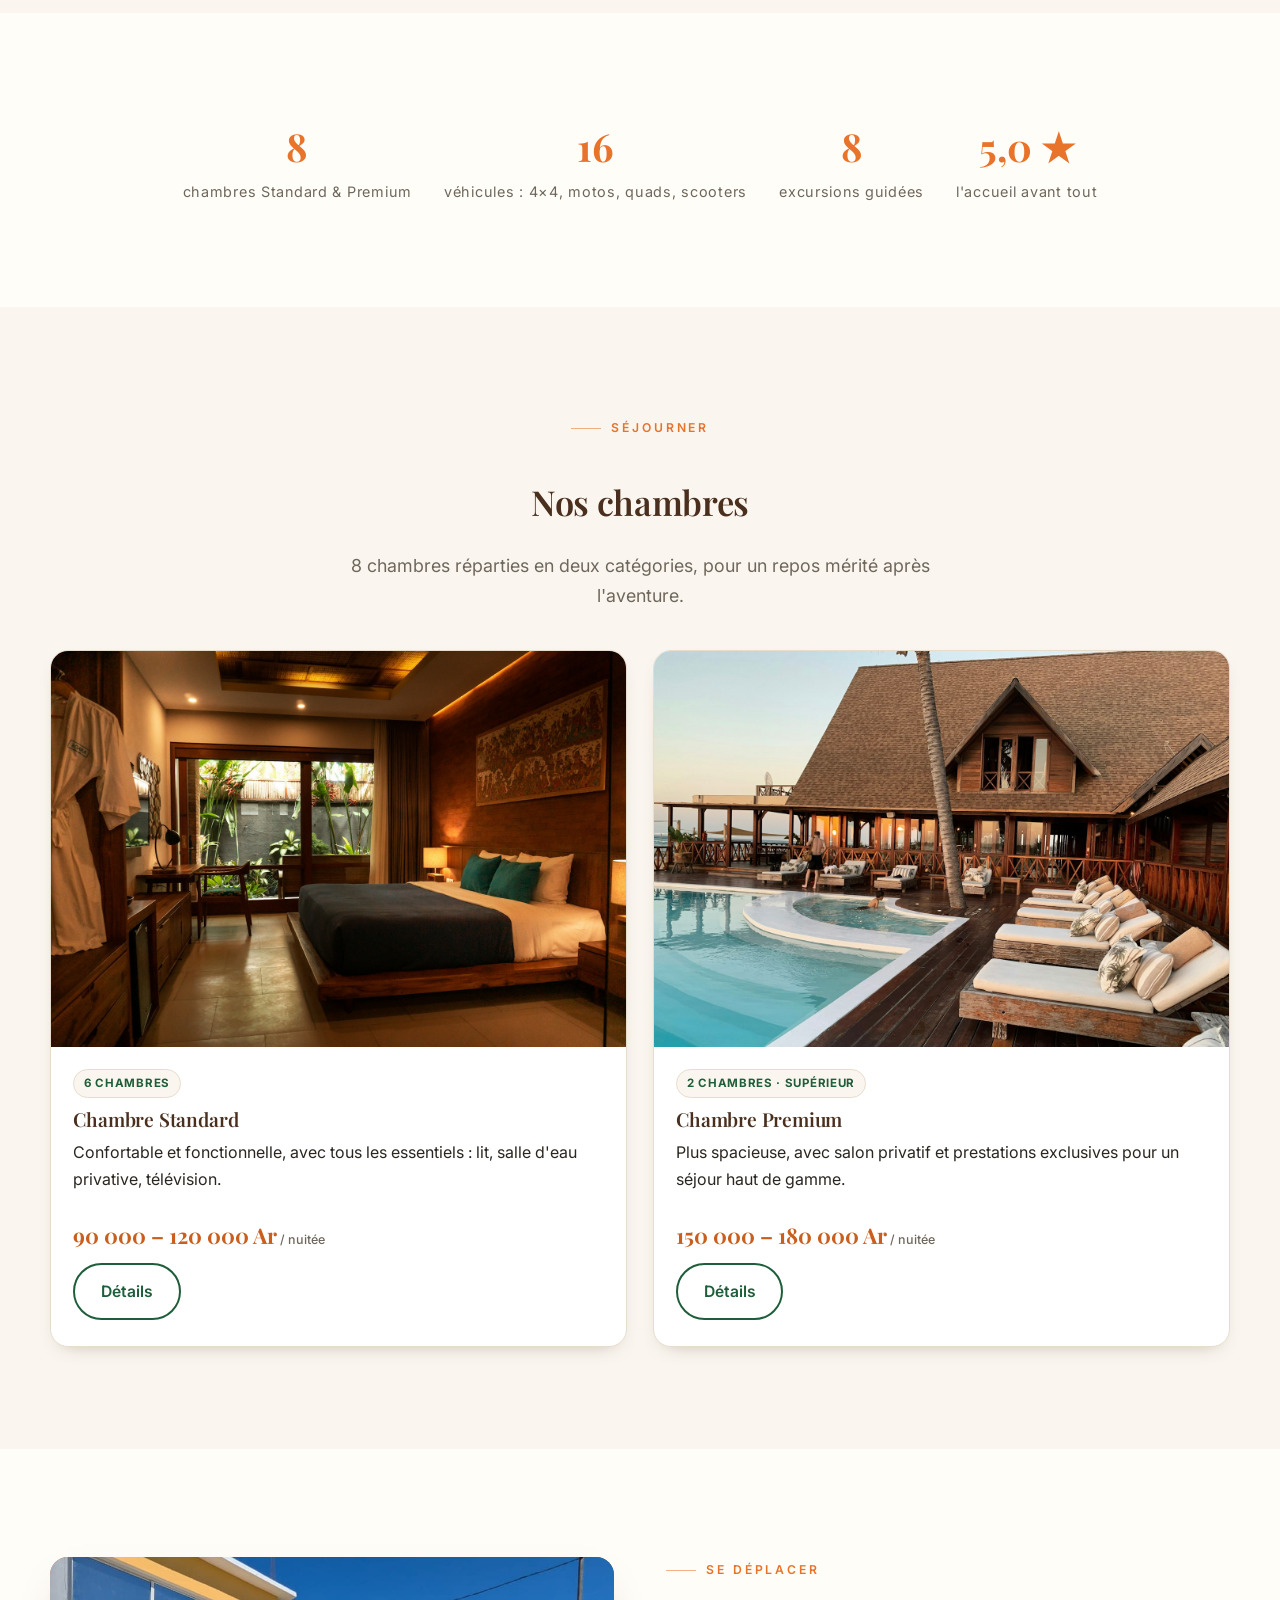
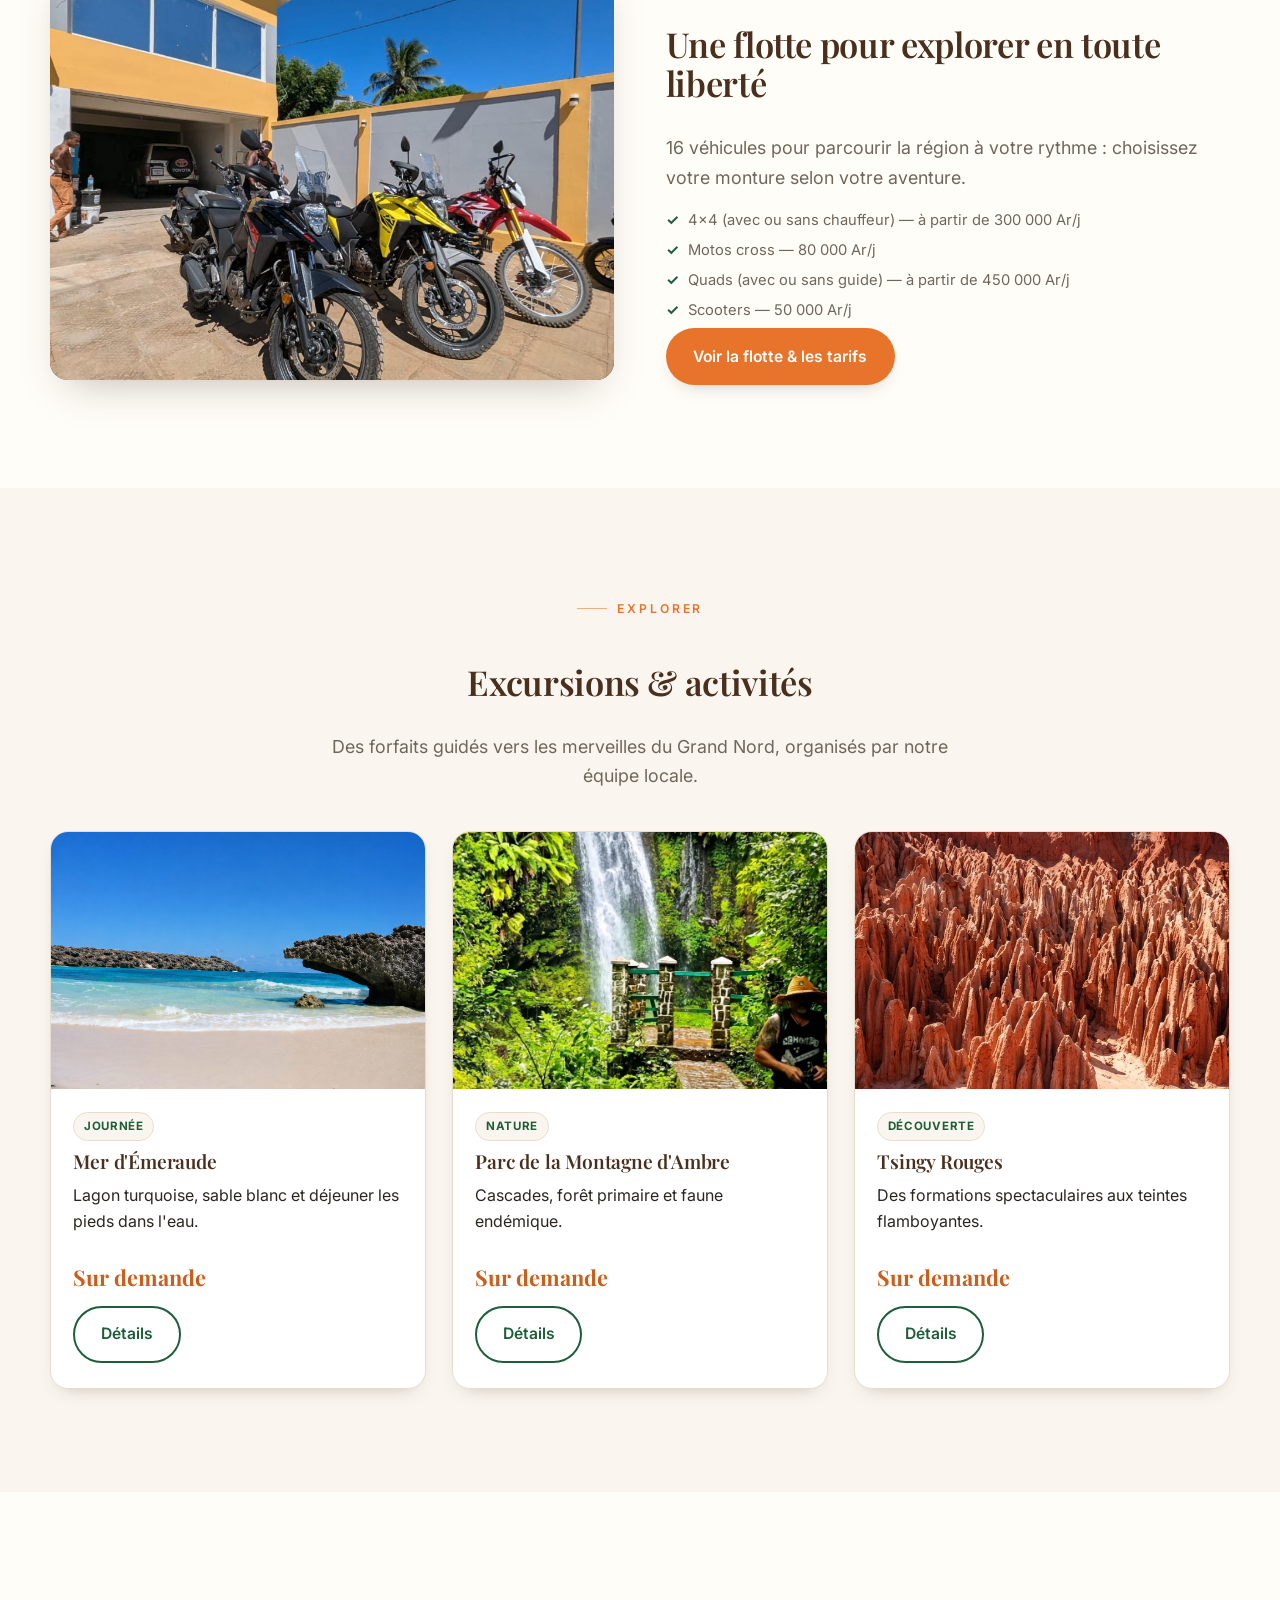
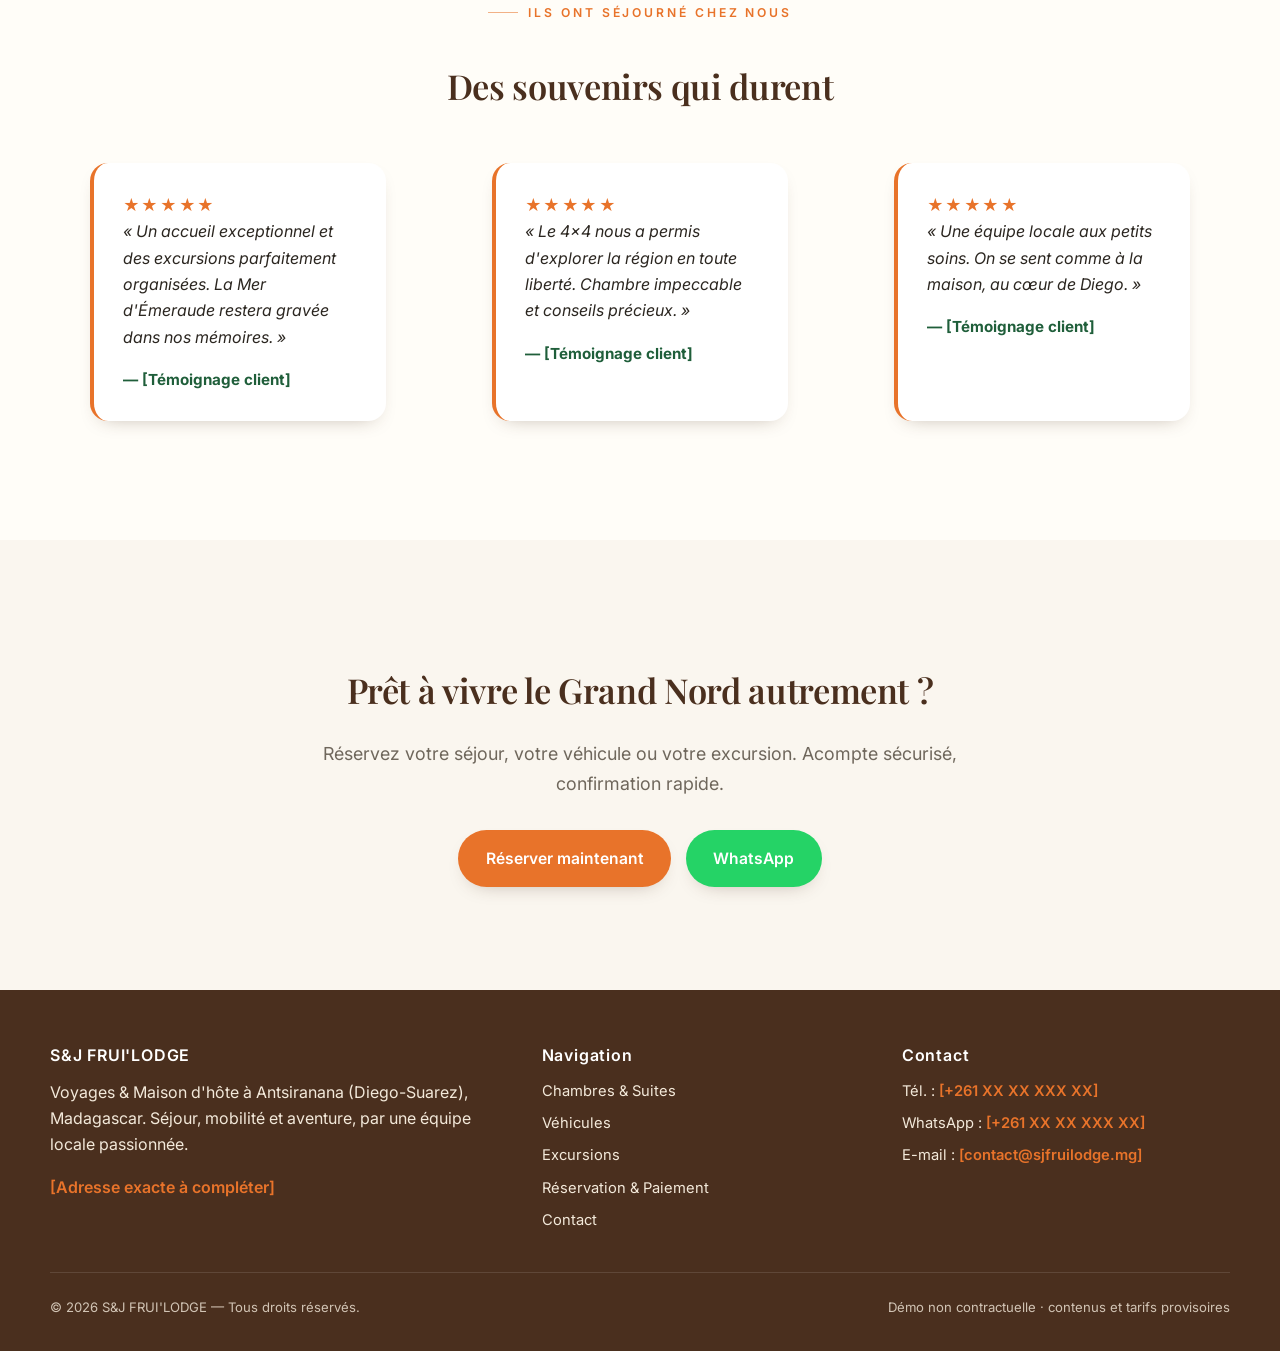
==== commit 92c5b82b: "feat: vraie structure et tarifs (8 chambres, 16 vehicules, 8 excursions, acompte 50%)" ====
--- a/index.html
+++ b/index.html
@@ -69,9 +69,9 @@
   <!-- ===== Chiffres ===== -->
   <section class="section section--tint">
     <div class="container stats reveal">
-      <div class="stat"><b>3</b><span>univers : séjour, mobilité, aventure</span></div>
-      <div class="stat"><b>4×4</b><span>SUV, quads & scooters</span></div>
-      <div class="stat"><b>100%</b><span>guides & équipe locale</span></div>
+      <div class="stat"><b>8</b><span>chambres Standard & Premium</span></div>
+      <div class="stat"><b>16</b><span>véhicules : 4×4, motos, quads, scooters</span></div>
+      <div class="stat"><b>8</b><span>excursions guidées</span></div>
       <div class="stat"><b>5,0 ★</b><span>l'accueil avant tout</span></div>
     </div>
   </section>
@@ -81,37 +81,27 @@
     <div class="container">
       <div class="center reveal">
         <p class="eyebrow">Séjourner</p>
-        <h2>Nos chambres & suites</h2>
-        <p class="lead">Des espaces lumineux et confortables pour un repos mérité après l'aventure. <em>(Détails et tarifs définitifs issus de votre catalogue.)</em></p>
-      </div>
-      <div class="grid grid--3" style="margin-top:2.5rem">
+        <h2>Nos chambres</h2>
+        <p class="lead">8 chambres réparties en deux catégories, pour un repos mérité après l'aventure.</p>
+      </div>
+      <div class="grid grid--2" style="margin-top:2.5rem">
         <article class="card reveal">
-          <div class="card__media"><img src="assets/img/room-1.jpg" alt="Chambre Confort" /></div>
+          <div class="card__media"><img src="assets/img/room-1.jpg" alt="Chambre Standard" /></div>
           <div class="card__body">
-            <span class="tag">Chambre</span>
-            <h3>Chambre Confort</h3>
-            <p>Une chambre douillette pensée pour les couples et les voyageurs en solo.</p>
-            <span class="price">à partir de [Ar XXX]<small> / nuit</small></span>
+            <span class="tag">6 chambres</span>
+            <h3>Chambre Standard</h3>
+            <p>Confortable et fonctionnelle, avec tous les essentiels : lit, salle d'eau privative, télévision.</p>
+            <span class="price">90 000 – 120 000 Ar<small> / nuitée</small></span>
             <div class="card__foot"><a href="chambres.html" class="btn btn--ghost">Détails</a></div>
           </div>
         </article>
         <article class="card reveal delay-1">
-          <div class="card__media"><img src="assets/img/room-2.jpg" alt="Suite Familiale" /></div>
+          <div class="card__media"><img src="assets/img/room-2.jpg" alt="Chambre Premium" /></div>
           <div class="card__body">
-            <span class="tag">Suite</span>
-            <h3>Suite Familiale</h3>
-            <p>Plus d'espace pour les familles et les groupes d'amis, dans une ambiance conviviale.</p>
-            <span class="price">à partir de [Ar XXX]<small> / nuit</small></span>
-            <div class="card__foot"><a href="chambres.html" class="btn btn--ghost">Détails</a></div>
-          </div>
-        </article>
-        <article class="card reveal delay-2">
-          <div class="card__media"><img src="assets/img/room-3.jpg" alt="Bungalow Vue Baie" /></div>
-          <div class="card__body">
-            <span class="tag">Bungalow</span>
-            <h3>Bungalow Vue Baie</h3>
-            <p>L'expérience signature, avec vue dégagée pour des matins inoubliables.</p>
-            <span class="price">à partir de [Ar XXX]<small> / nuit</small></span>
+            <span class="tag">2 chambres · supérieur</span>
+            <h3>Chambre Premium</h3>
+            <p>Plus spacieuse, avec salon privatif et prestations exclusives pour un séjour haut de gamme.</p>
+            <span class="price">150 000 – 180 000 Ar<small> / nuitée</small></span>
             <div class="card__foot"><a href="chambres.html" class="btn btn--ghost">Détails</a></div>
           </div>
         </article>
@@ -126,11 +116,12 @@
       <div class="reveal delay-1">
         <p class="eyebrow">Se déplacer</p>
         <h2>Une flotte pour explorer en toute liberté</h2>
-        <p class="lead">SUV 4×4 pour les pistes, quads pour l'aventure, scooters pour la ville&nbsp;: choisissez votre monture pour parcourir la région à votre rythme.</p>
+        <p class="lead">16 véhicules pour parcourir la région à votre rythme&nbsp;: choisissez votre monture selon votre aventure.</p>
         <ul class="feature-list">
-          <li>SUV / 4×4 tout-terrain — idéal pistes et excursions</li>
-          <li>Quads — sensations sur les sentiers du Nord</li>
-          <li>Scooters — pratiques pour Antsiranana et ses environs</li>
+          <li>4×4 (avec ou sans chauffeur) — à partir de 300 000 Ar/j</li>
+          <li>Motos cross — 80 000 Ar/j</li>
+          <li>Quads (avec ou sans guide) — à partir de 450 000 Ar/j</li>
+          <li>Scooters — 50 000 Ar/j</li>
         </ul>
         <a href="vehicules.html" class="btn">Voir la flotte & les tarifs</a>
       </div>
@@ -148,15 +139,15 @@
       <div class="grid grid--3" style="margin-top:2.5rem">
         <article class="card reveal">
           <div class="card__media"><img src="assets/img/emeraude.jpg" alt="Mer d'Émeraude" /></div>
-          <div class="card__body"><span class="tag">Journée</span><h3>Mer d'Émeraude</h3><p>Lagon turquoise, sable blanc et déjeuner les pieds dans l'eau.</p><span class="price">[Ar XXX]<small> / pers.</small></span><div class="card__foot"><a href="excursions.html" class="btn btn--ghost">Détails</a></div></div>
+          <div class="card__body"><span class="tag">Journée</span><h3>Mer d'Émeraude</h3><p>Lagon turquoise, sable blanc et déjeuner les pieds dans l'eau.</p><span class="price">Sur demande</span><div class="card__foot"><a href="excursions.html" class="btn btn--ghost">Détails</a></div></div>
         </article>
         <article class="card reveal delay-1">
           <div class="card__media"><img src="assets/img/ambre.jpg" alt="Montagne d'Ambre" /></div>
-          <div class="card__body"><span class="tag">Nature</span><h3>Parc de la Montagne d'Ambre</h3><p>Cascades, forêt primaire et faune endémique.</p><span class="price">[Ar XXX]<small> / pers.</small></span><div class="card__foot"><a href="excursions.html" class="btn btn--ghost">Détails</a></div></div>
+          <div class="card__body"><span class="tag">Nature</span><h3>Parc de la Montagne d'Ambre</h3><p>Cascades, forêt primaire et faune endémique.</p><span class="price">Sur demande</span><div class="card__foot"><a href="excursions.html" class="btn btn--ghost">Détails</a></div></div>
         </article>
         <article class="card reveal delay-2">
           <div class="card__media"><img src="assets/img/tsingy.jpg" alt="Tsingy Rouges" /></div>
-          <div class="card__body"><span class="tag">Découverte</span><h3>Tsingy Rouges</h3><p>Des formations spectaculaires aux teintes flamboyantes.</p><span class="price">[Ar XXX]<small> / pers.</small></span><div class="card__foot"><a href="excursions.html" class="btn btn--ghost">Détails</a></div></div>
+          <div class="card__body"><span class="tag">Découverte</span><h3>Tsingy Rouges</h3><p>Des formations spectaculaires aux teintes flamboyantes.</p><span class="price">Sur demande</span><div class="card__foot"><a href="excursions.html" class="btn btn--ghost">Détails</a></div></div>
         </article>
       </div>
     </div>
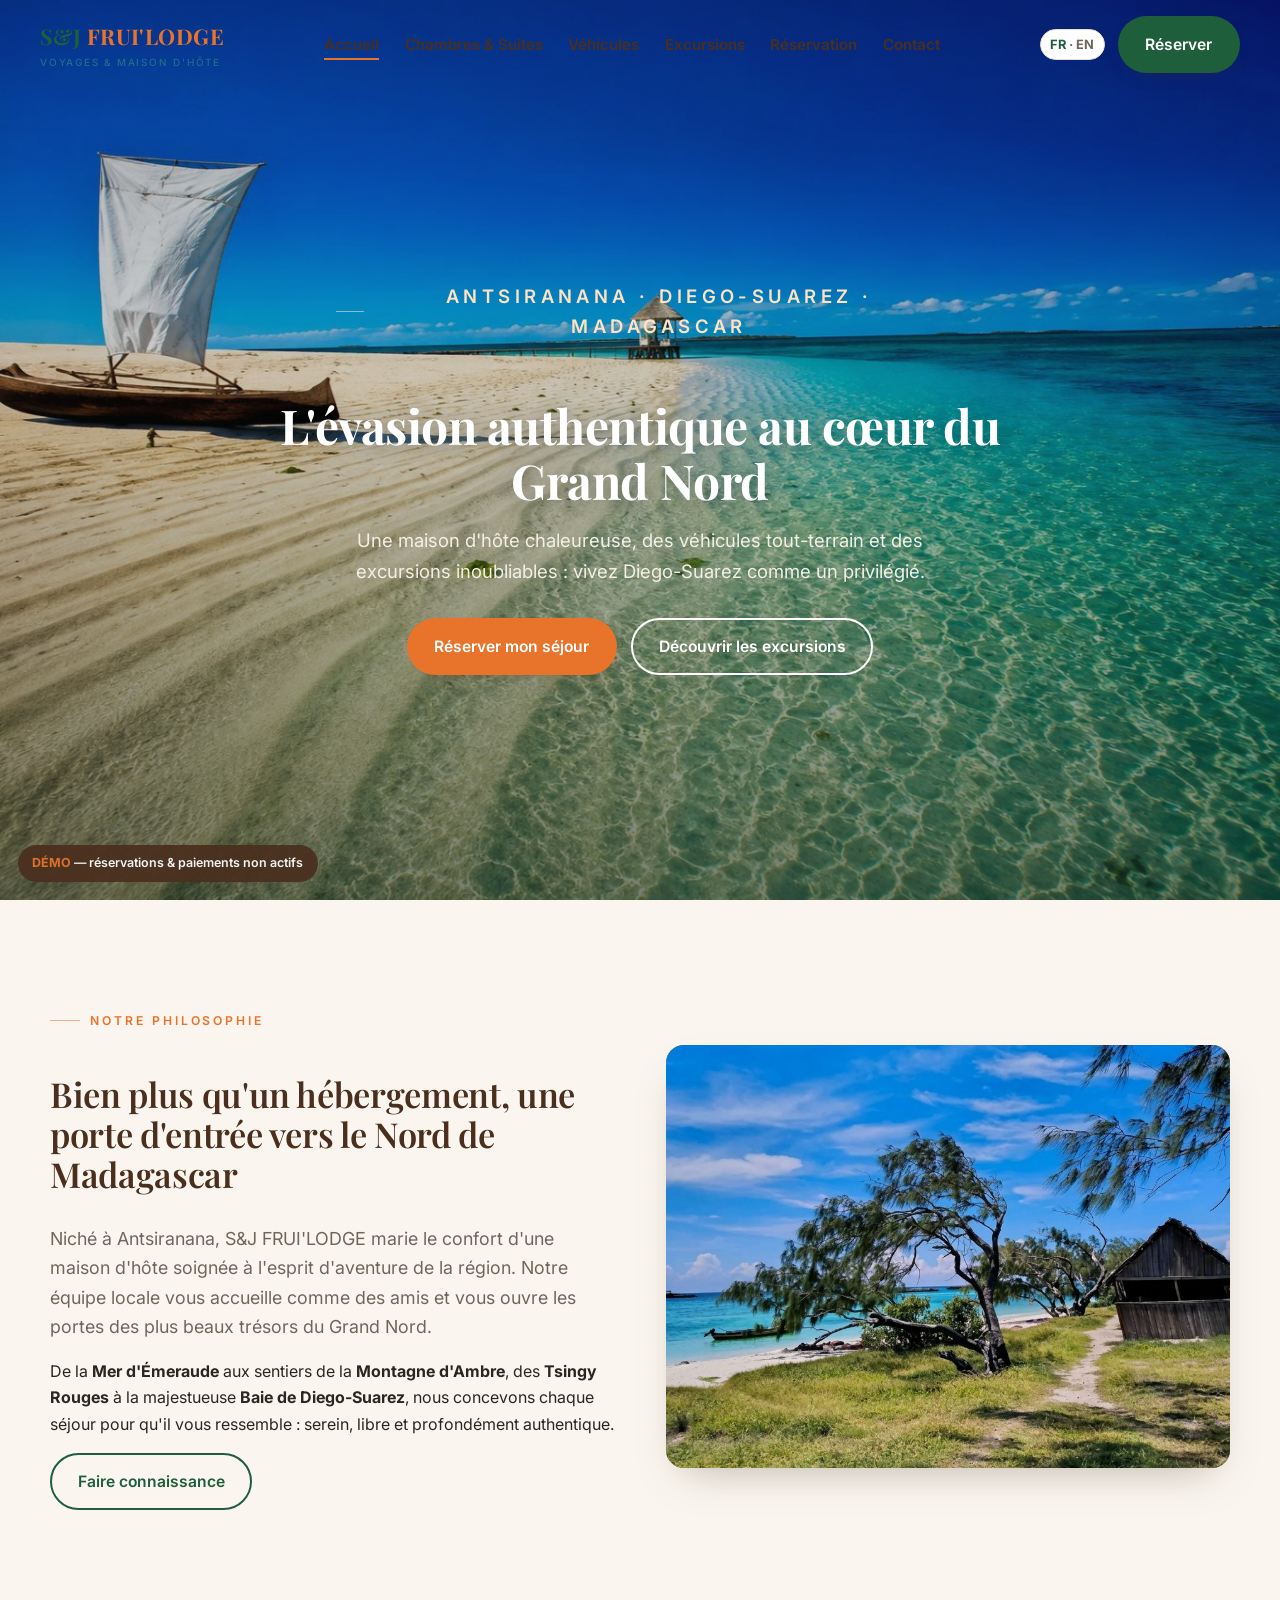
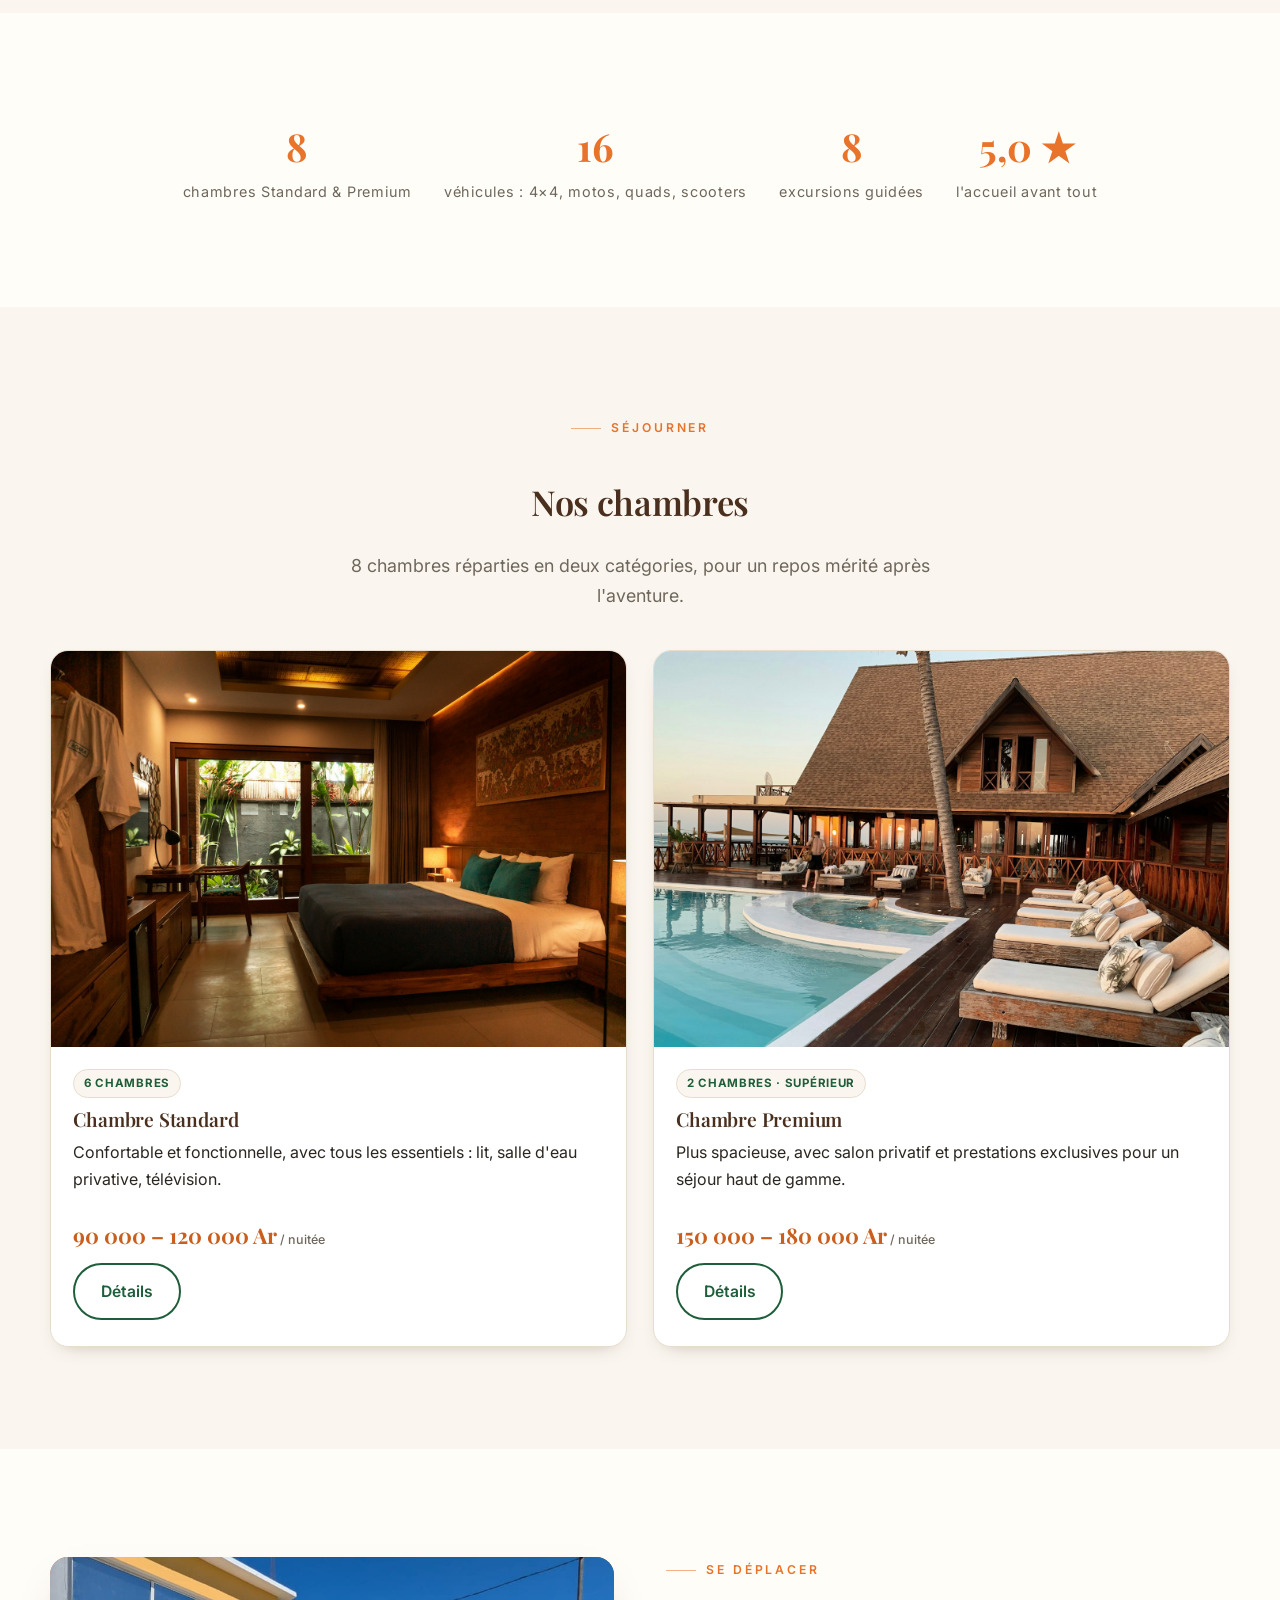
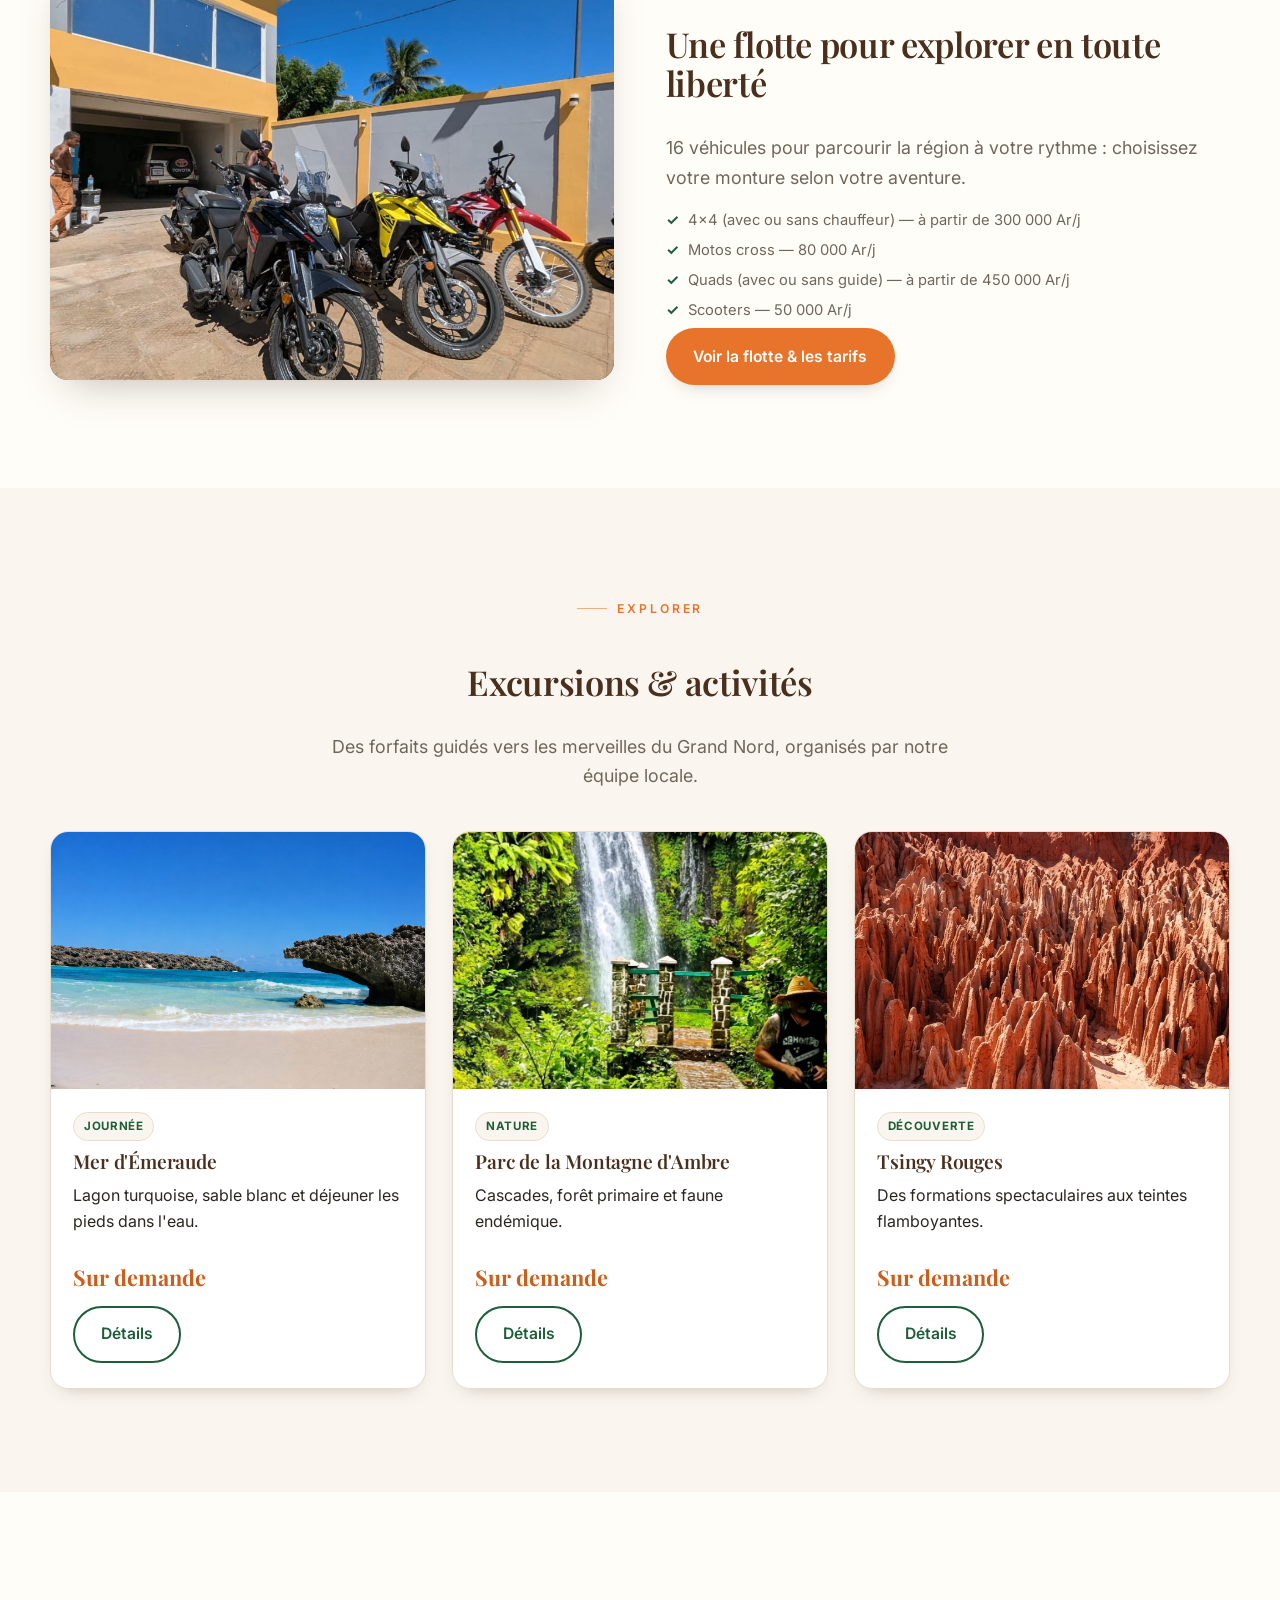
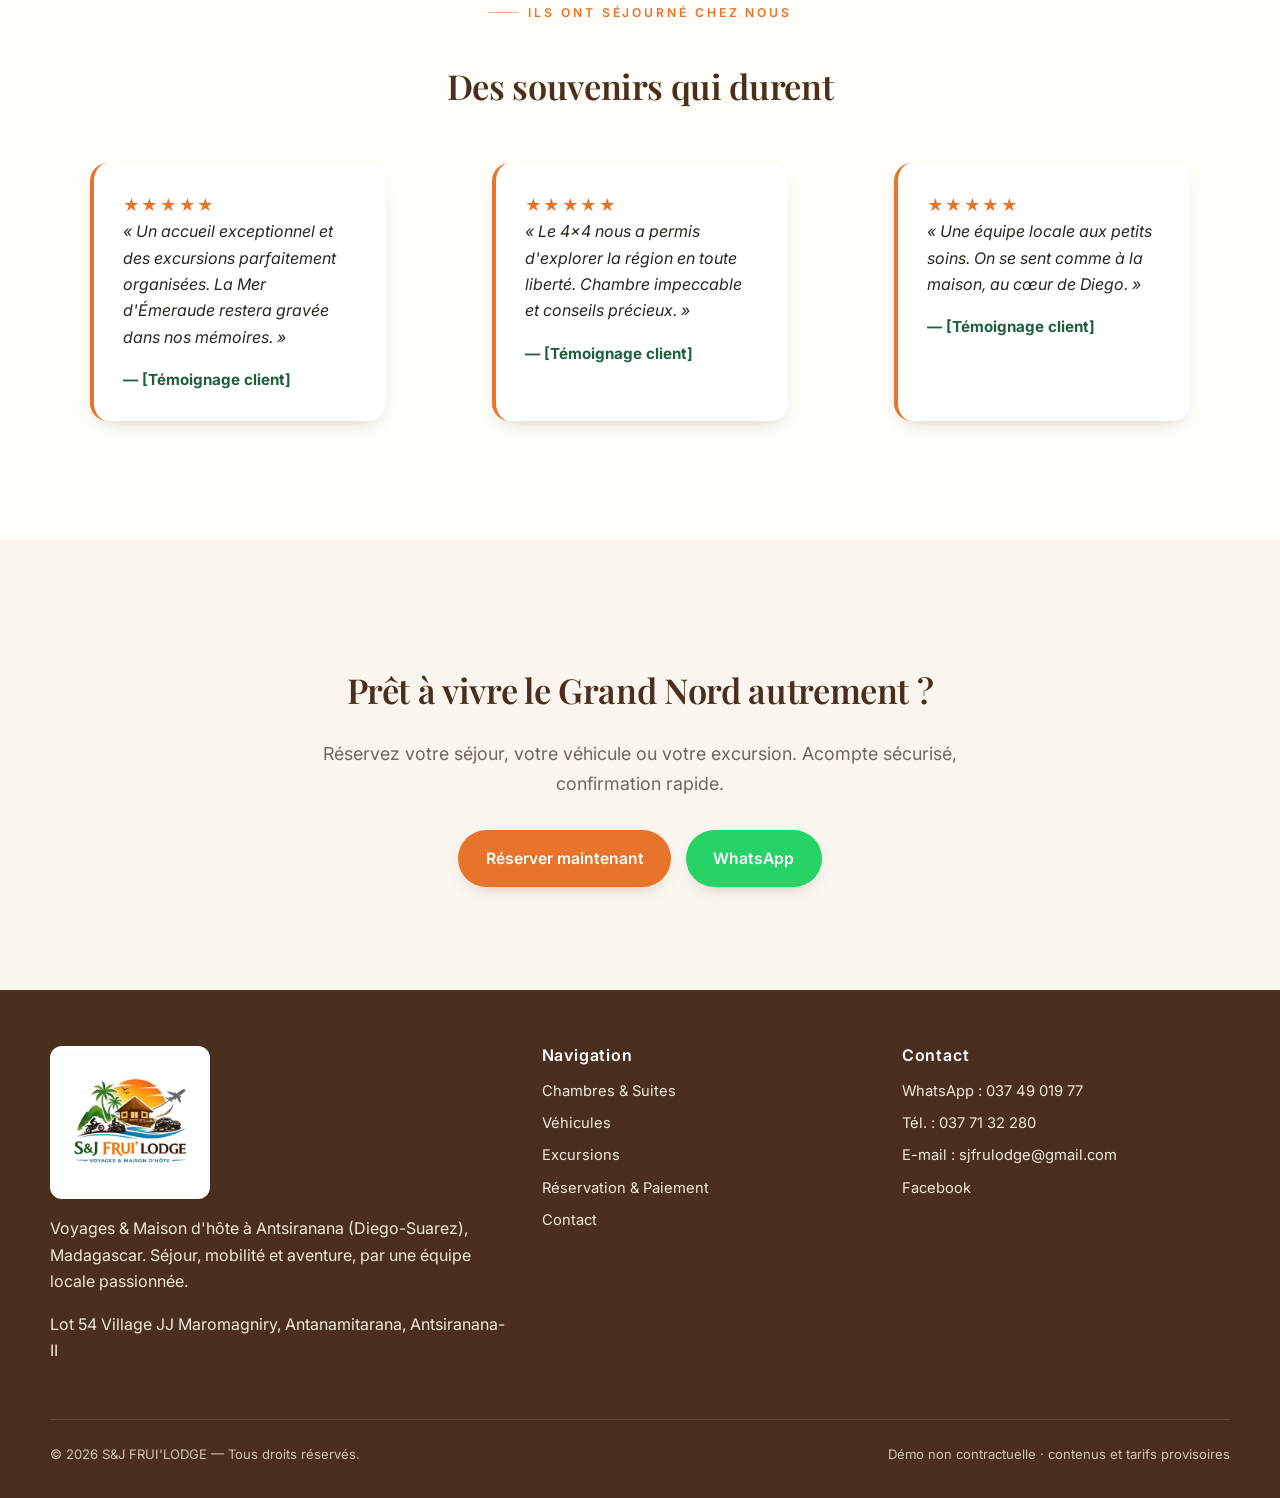
==== commit c395d4c9: "feat: vraies photos quad/scooter, logo (footer+favicon), coordonnees reelles + carte Google Maps" ====
--- a/index.html
+++ b/index.html
@@ -8,6 +8,7 @@
   <link rel="preconnect" href="https://fonts.googleapis.com">
   <link rel="preconnect" href="https://fonts.gstatic.com" crossorigin>
   <link href="https://fonts.googleapis.com/css2?family=Inter:wght@400;500;600;700&family=Playfair+Display:wght@600;700&display=swap" rel="stylesheet">
+  <link rel="icon" href="assets/img/logo.jpg" />
   <link rel="stylesheet" href="assets/css/styles.css" />
 </head>
 <body>
@@ -170,7 +171,7 @@
     <div class="container reveal">
       <h2>Prêt à vivre le Grand Nord autrement&nbsp;?</h2>
       <p class="lead">Réservez votre séjour, votre véhicule ou votre excursion. Acompte sécurisé, confirmation rapide.</p>
-      <div class="hero__actions"><a href="reservation.html" class="btn">Réserver maintenant</a><a href="https://wa.me/261XXXXXXXXX" class="btn btn--wa">WhatsApp</a></div>
+      <div class="hero__actions"><a href="reservation.html" class="btn">Réserver maintenant</a><a href="https://wa.me/261374901977" class="btn btn--wa">WhatsApp</a></div>
     </div>
   </section>
 
@@ -178,9 +179,9 @@
   <footer class="footer">
     <div class="container footer__grid">
       <div>
-        <h4>S&J FRUI'LODGE</h4>
+        <img class="footer__logo" src="assets/img/logo.jpg" alt="Logo S&J FRUI'LODGE" />
         <p>Voyages & Maison d'hôte à Antsiranana (Diego-Suarez), Madagascar. Séjour, mobilité et aventure, par une équipe locale passionnée.</p>
-        <p class="ph-inline">[Adresse exacte à compléter]</p>
+        <p>Lot 54 Village JJ Maromagniry, Antanamitarana, Antsiranana-II</p>
       </div>
       <div>
         <h4>Navigation</h4>
@@ -195,9 +196,10 @@
       <div>
         <h4>Contact</h4>
         <ul>
-          <li>Tél. : <span class="ph-inline">[+261 XX XX XXX XX]</span></li>
-          <li>WhatsApp : <span class="ph-inline">[+261 XX XX XXX XX]</span></li>
-          <li>E-mail : <span class="ph-inline">[contact@sjfruilodge.mg]</span></li>
+          <li>WhatsApp : 037 49 019 77</li>
+          <li>Tél. : 037 71 32 280</li>
+          <li>E-mail : <a href="mailto:sjfrulodge@gmail.com">sjfrulodge@gmail.com</a></li>
+          <li><a href="https://www.facebook.com/search/top?q=S%26J%20FRUI%27LODGE" target="_blank" rel="noopener">Facebook</a></li>
         </ul>
       </div>
     </div>
--- a/assets/css/styles.css
+++ b/assets/css/styles.css
@@ -141,6 +141,10 @@
 .card__media { aspect-ratio: 16/11; position:relative; overflow:hidden; background: var(--cream); }
 .card__media img { width:100%; height:100%; object-fit:cover; transition: transform .9s cubic-bezier(.2,.7,.2,1); }
 .card:hover .card__media img { transform: scale(1.045); }
+/* Fiches produit sur fond blanc (véhicule entier visible) */
+.card__media--contain { background:#fff; }
+.card__media--contain img { object-fit: contain; padding: .6rem; }
+.card:hover .card__media--contain img { transform: scale(1.03); }
 .card__media .ph { position:absolute; inset:0; display:grid; place-items:center; color:#fff; font-weight:600; opacity:.85; text-align:center; padding:1rem; }
 .card__body { padding: 1.4rem 1.4rem 1.6rem; display:flex; flex-direction:column; gap:.6rem; flex:1; }
 .card__body h3 { margin:0; }
@@ -187,6 +191,7 @@
 
 /* ---------- Pied de page ---------- */
 .footer { background: var(--brown); color: #f3e9da; padding: 3.5rem 0 2rem; }
+.footer__logo { display:block; width:160px; background:#fff; padding:.5rem .7rem; border-radius:12px; margin-bottom:1rem; }
 .footer a { color:#f3e9da; } .footer a:hover { color: var(--orange); }
 .footer__grid { display:grid; grid-template-columns: 1.4fr 1fr 1fr; gap:2rem; }
 .footer h4 { color:#fff; margin:0 0 .9rem; font-family:var(--sans); font-size:1rem; letter-spacing:.05em; }
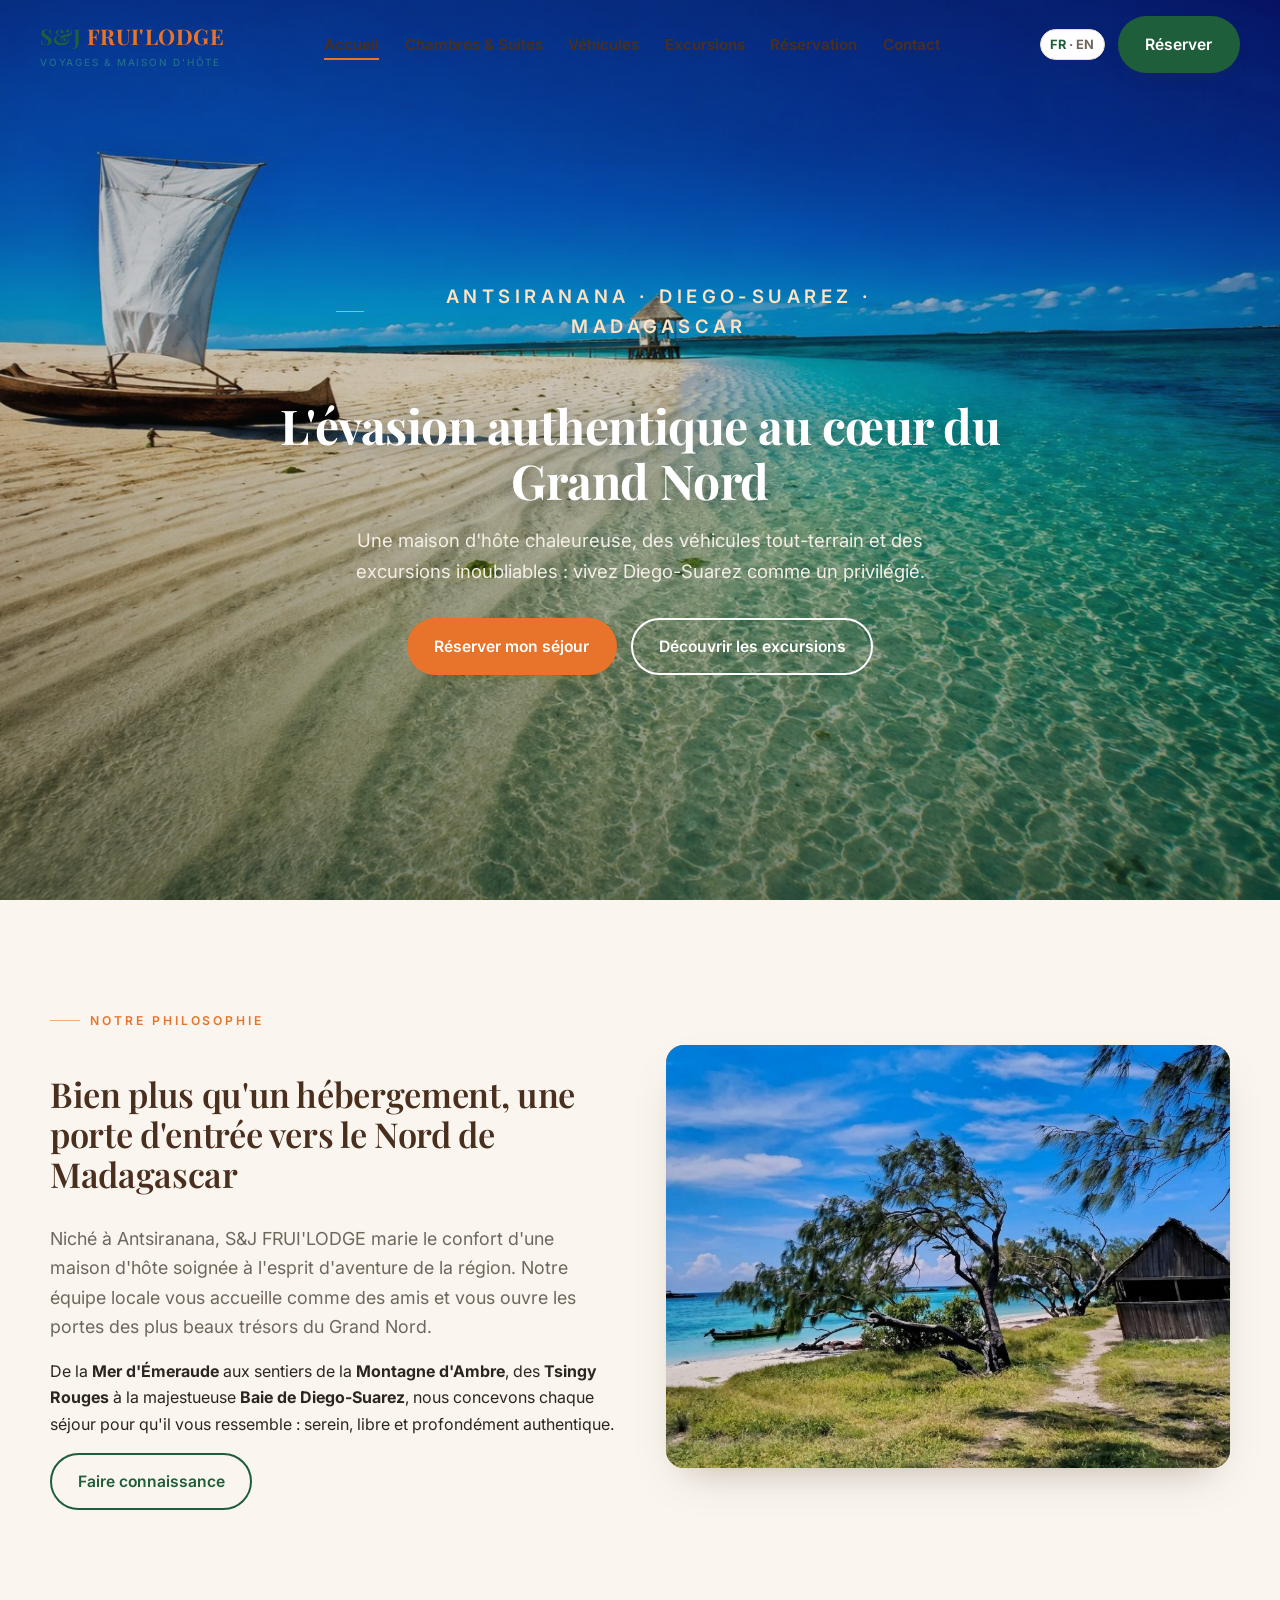
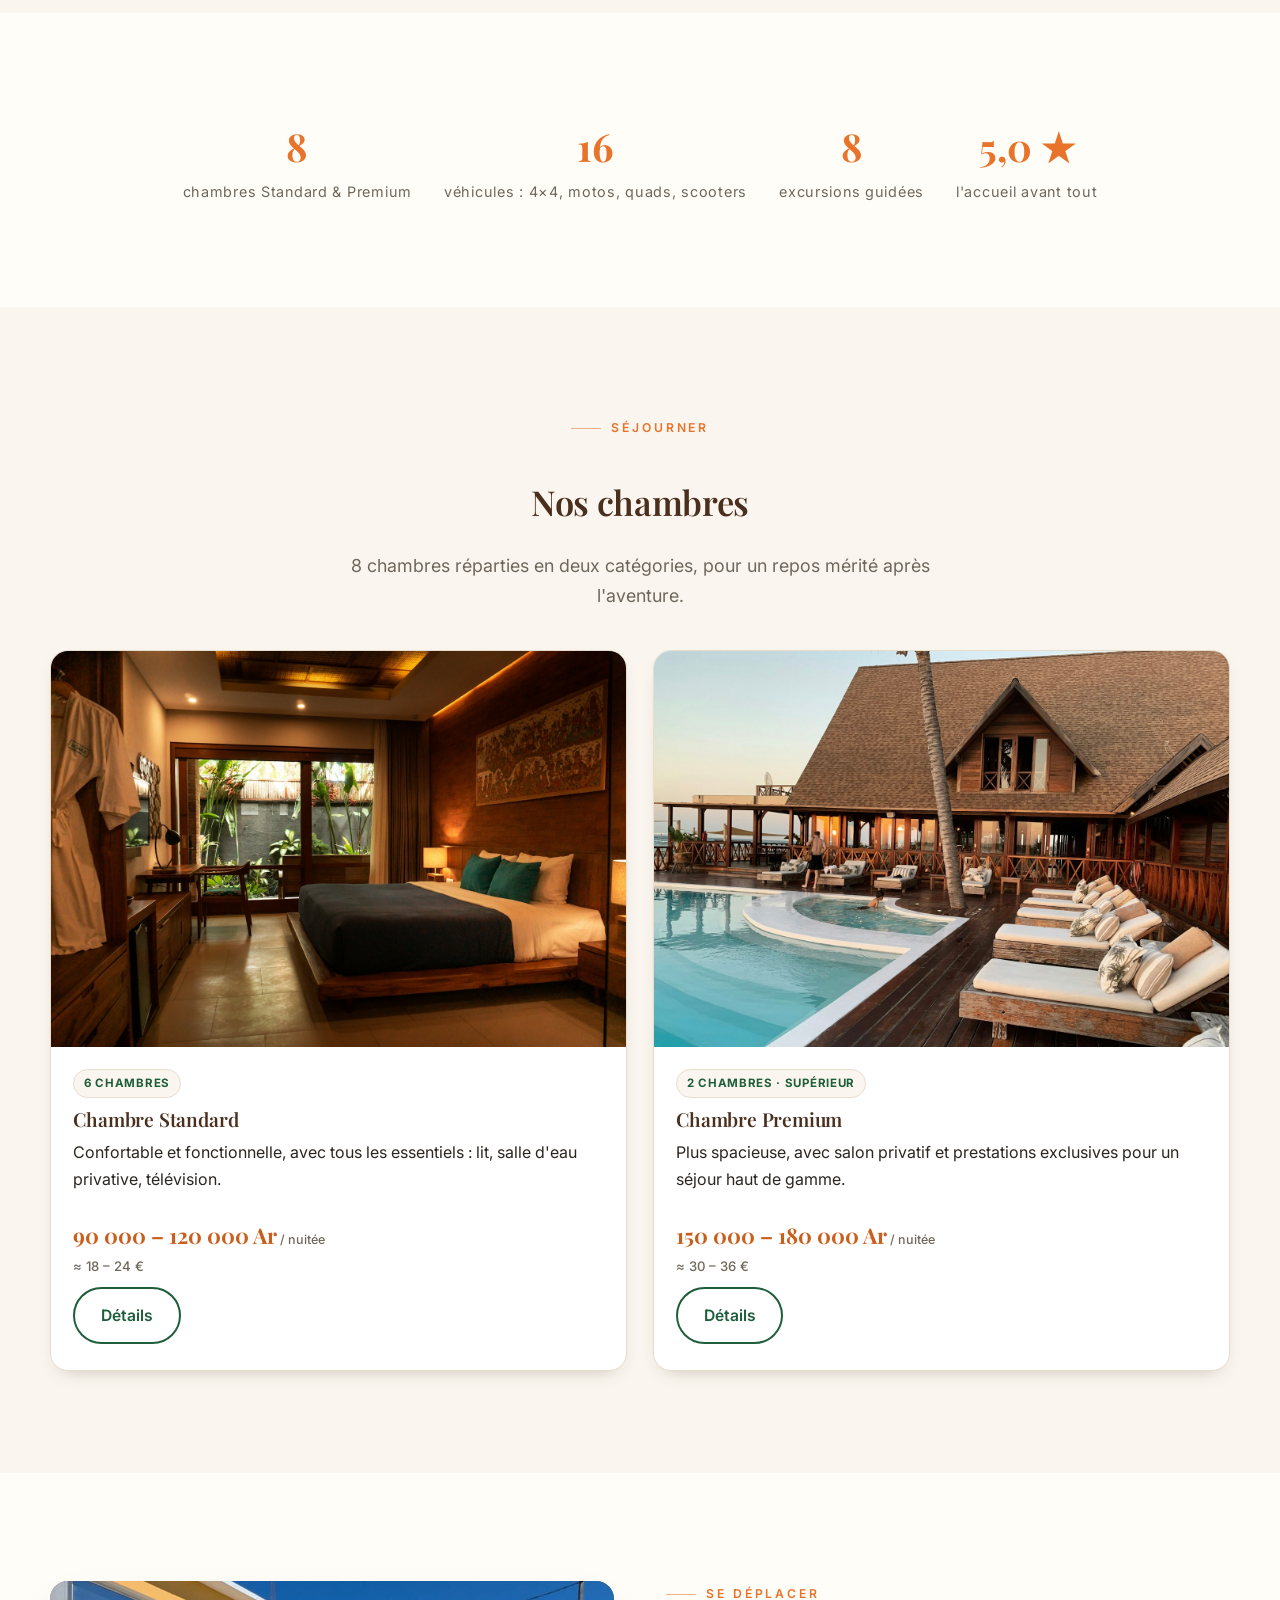
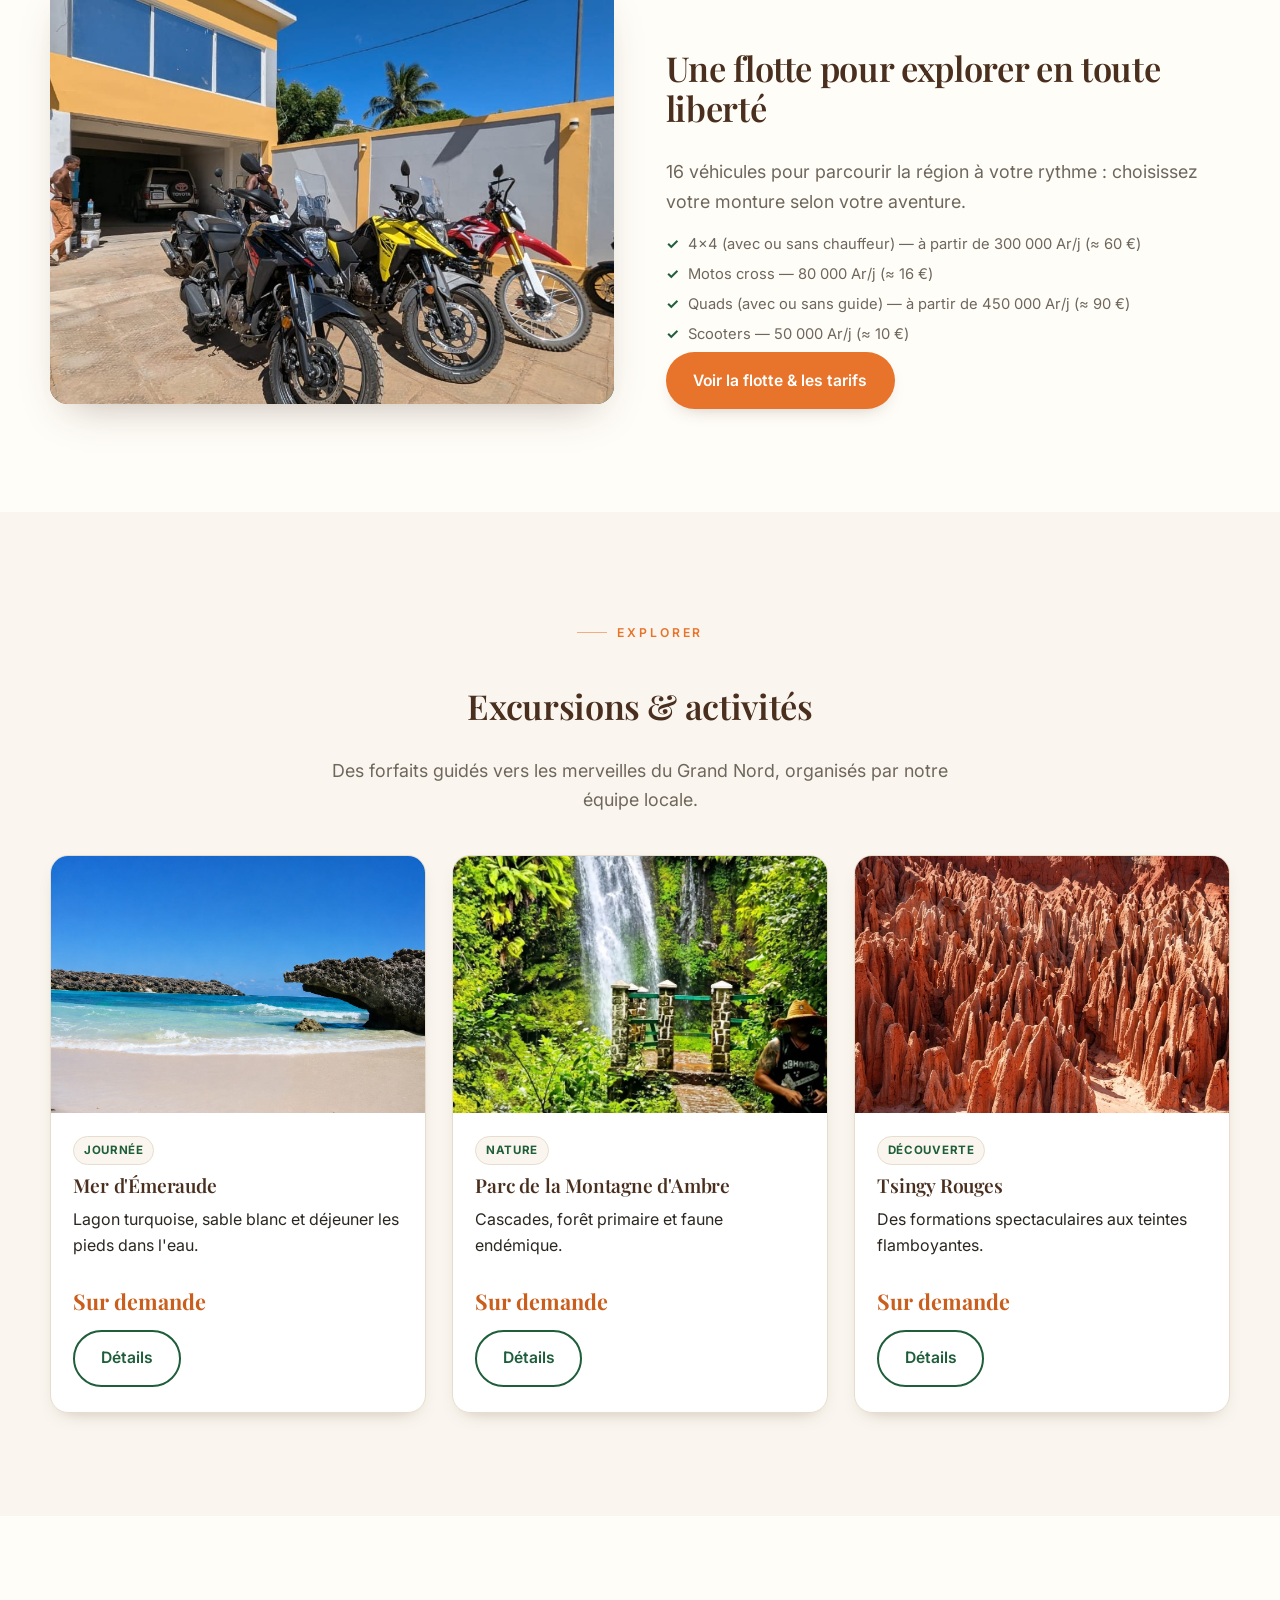
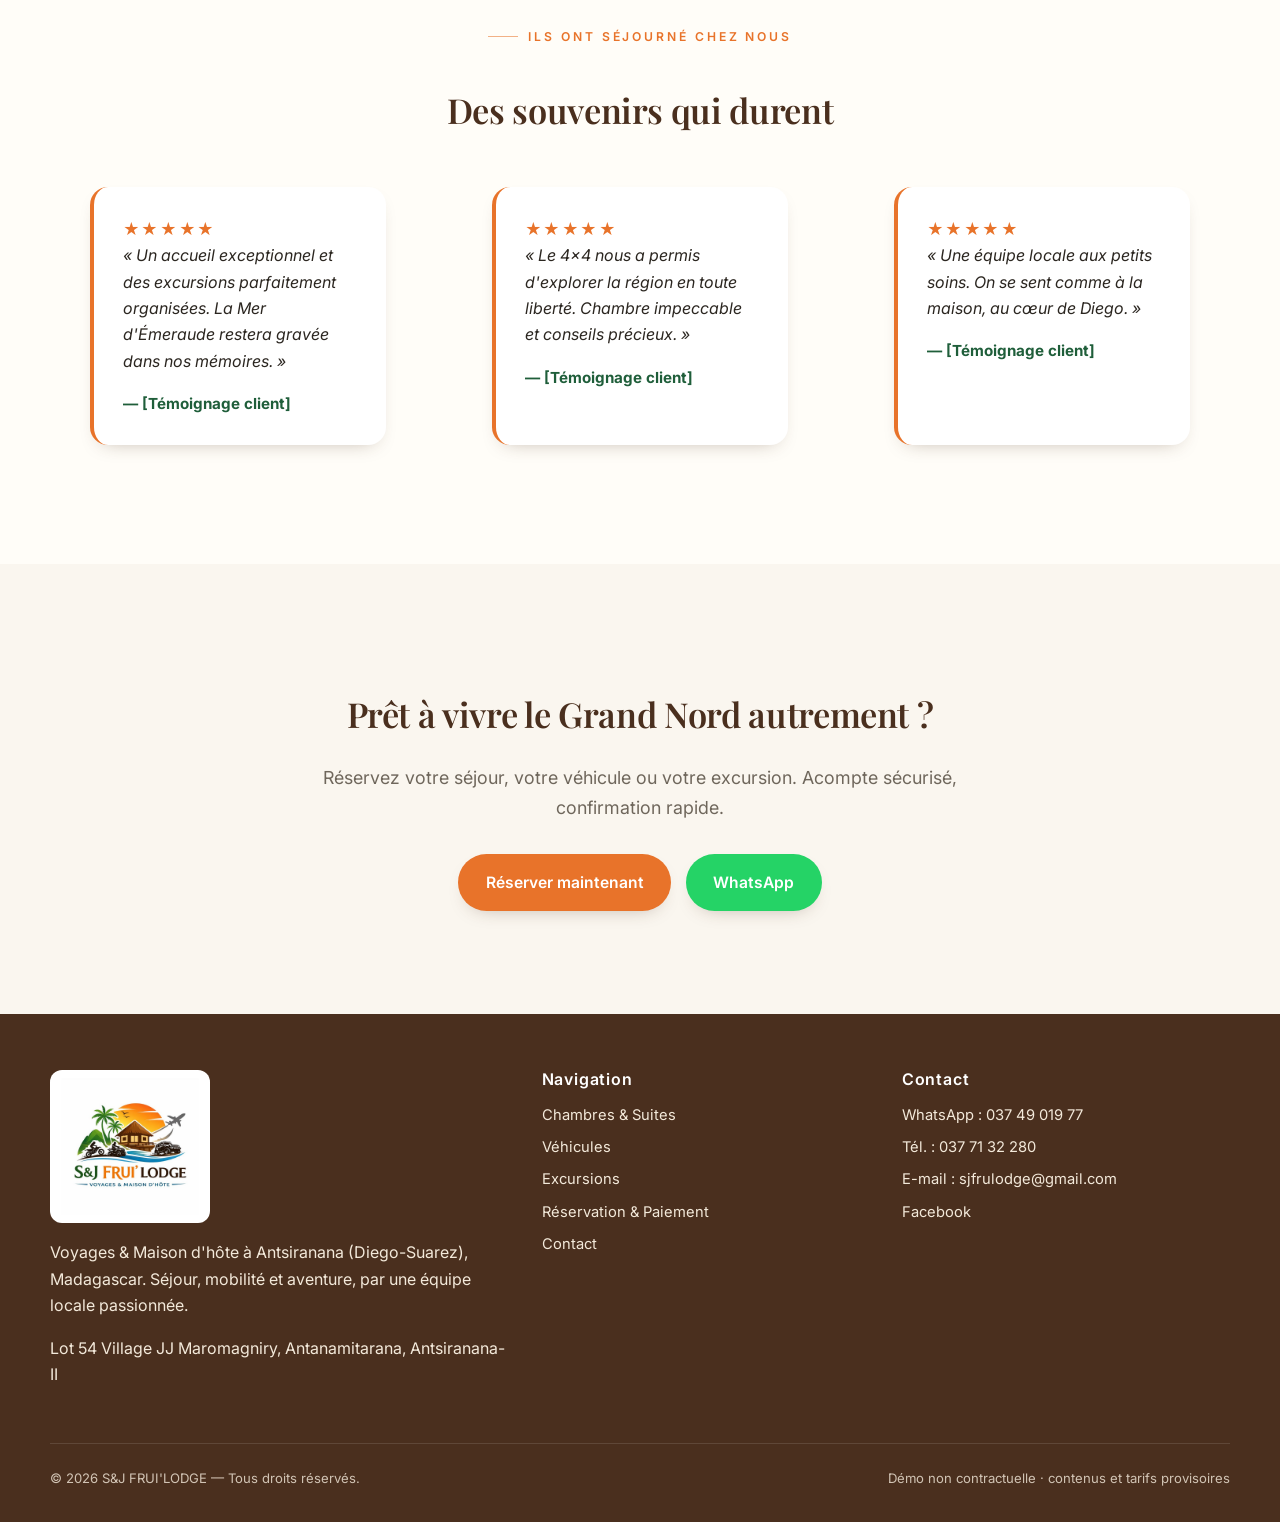
==== commit 28ea8db1: "feat: affichage des prix en Ariary + equivalent Euro (taux 1 EUR = 5000 Ar)" ====
--- a/index.html
+++ b/index.html
@@ -32,7 +32,7 @@
       </ul>
     </nav>
     <div class="nav__cta">
-      <span class="lang" title="Version anglaise à venir"><b>FR</b> · EN</span>
+      <span class="lang"><b>FR</b> · <a href="en/index.html" style="color:inherit">EN</a></span>
       <a href="reservation.html" class="btn btn--green">Réserver</a>
       <button class="nav__burger" aria-label="Menu"><span></span><span></span><span></span></button>
     </div>
@@ -92,7 +92,7 @@
             <span class="tag">6 chambres</span>
             <h3>Chambre Standard</h3>
             <p>Confortable et fonctionnelle, avec tous les essentiels : lit, salle d'eau privative, télévision.</p>
-            <span class="price">90 000 – 120 000 Ar<small> / nuitée</small></span>
+            <span class="price">90 000 – 120 000 Ar<small> / nuitée</small><span class="eur">≈ 18 – 24 €</span></span>
             <div class="card__foot"><a href="chambres.html" class="btn btn--ghost">Détails</a></div>
           </div>
         </article>
@@ -102,7 +102,7 @@
             <span class="tag">2 chambres · supérieur</span>
             <h3>Chambre Premium</h3>
             <p>Plus spacieuse, avec salon privatif et prestations exclusives pour un séjour haut de gamme.</p>
-            <span class="price">150 000 – 180 000 Ar<small> / nuitée</small></span>
+            <span class="price">150 000 – 180 000 Ar<small> / nuitée</small><span class="eur">≈ 30 – 36 €</span></span>
             <div class="card__foot"><a href="chambres.html" class="btn btn--ghost">Détails</a></div>
           </div>
         </article>
@@ -119,10 +119,10 @@
         <h2>Une flotte pour explorer en toute liberté</h2>
         <p class="lead">16 véhicules pour parcourir la région à votre rythme&nbsp;: choisissez votre monture selon votre aventure.</p>
         <ul class="feature-list">
-          <li>4×4 (avec ou sans chauffeur) — à partir de 300 000 Ar/j</li>
-          <li>Motos cross — 80 000 Ar/j</li>
-          <li>Quads (avec ou sans guide) — à partir de 450 000 Ar/j</li>
-          <li>Scooters — 50 000 Ar/j</li>
+          <li>4×4 (avec ou sans chauffeur) — à partir de 300 000 Ar/j (≈ 60 €)</li>
+          <li>Motos cross — 80 000 Ar/j (≈ 16 €)</li>
+          <li>Quads (avec ou sans guide) — à partir de 450 000 Ar/j (≈ 90 €)</li>
+          <li>Scooters — 50 000 Ar/j (≈ 10 €)</li>
         </ul>
         <a href="vehicules.html" class="btn">Voir la flotte & les tarifs</a>
       </div>
@@ -199,7 +199,7 @@
           <li>WhatsApp : 037 49 019 77</li>
           <li>Tél. : 037 71 32 280</li>
           <li>E-mail : <a href="mailto:sjfrulodge@gmail.com">sjfrulodge@gmail.com</a></li>
-          <li><a href="https://www.facebook.com/search/top?q=S%26J%20FRUI%27LODGE" target="_blank" rel="noopener">Facebook</a></li>
+          <li><a href="https://www.facebook.com/profile.php?id=61589486435098" target="_blank" rel="noopener">Facebook</a></li>
         </ul>
       </div>
     </div>
--- a/assets/css/styles.css
+++ b/assets/css/styles.css
@@ -102,6 +102,7 @@
 
 /* ---------- Bandeau démo ---------- */
 .demo-ribbon {
+  display: none; /* site fonctionnel : bandeau masqué */
   position: fixed; bottom: 18px; left: 18px; z-index: 60;
   background: var(--brown); color:#fff; font-size:.78rem; font-weight:600;
   padding:.5rem .9rem; border-radius:999px; box-shadow: var(--shadow);
@@ -152,6 +153,7 @@
   font-size:.72rem; font-weight:700; letter-spacing:.06em; text-transform:uppercase; padding:.25rem .6rem; border-radius:999px; }
 .price { font-family: var(--serif); font-size:1.35rem; color: var(--orange-dark); font-weight:700; }
 .price small { font-family: var(--sans); font-size:.78rem; color: var(--muted); font-weight:500; }
+.price .eur { display:block; font-family: var(--sans); font-size:.82rem; color: var(--muted); font-weight:500; margin-top:.15rem; }
 .feature-list { list-style:none; padding:0; margin:.4rem 0; display:flex; flex-direction:column; gap:.35rem; }
 .feature-list li { font-size:.92rem; color: var(--muted); padding-left:1.4rem; position:relative; }
 .feature-list li::before { content:"✓"; position:absolute; left:0; color: var(--green); font-weight:700; }
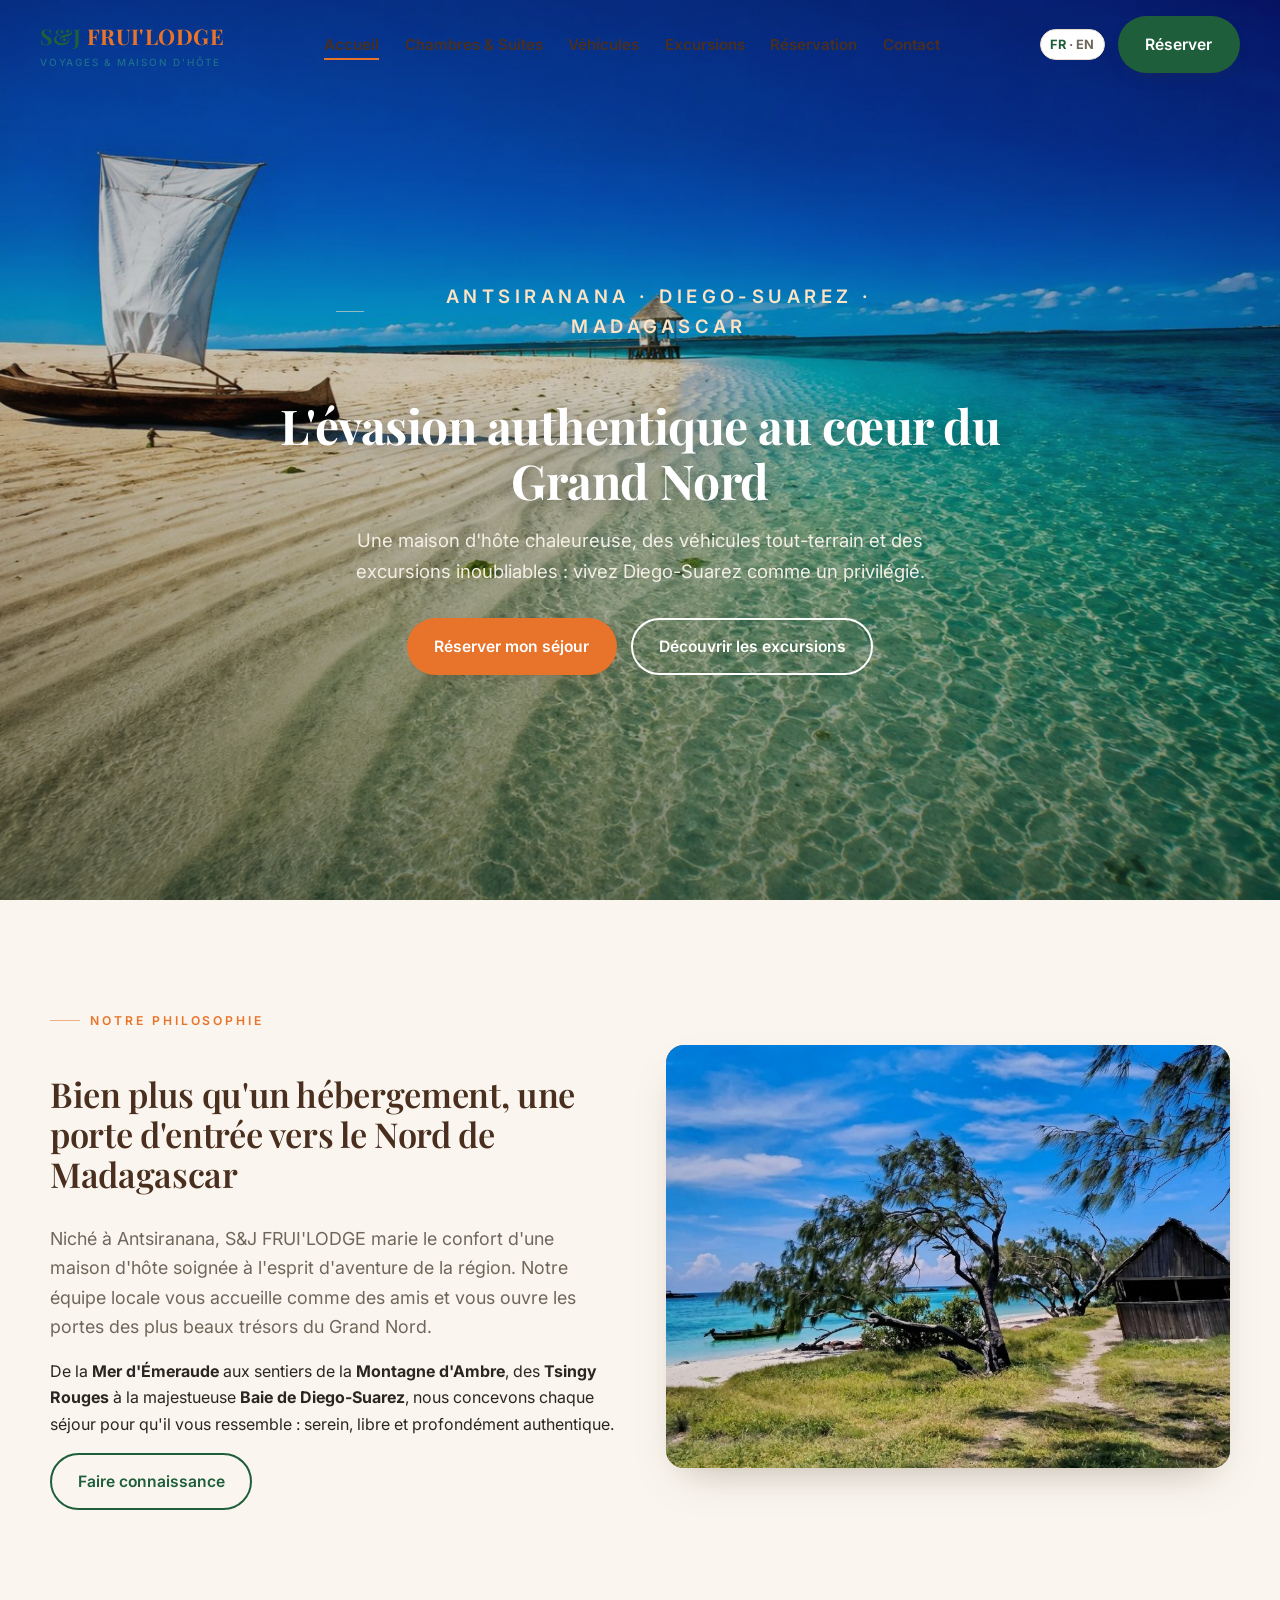
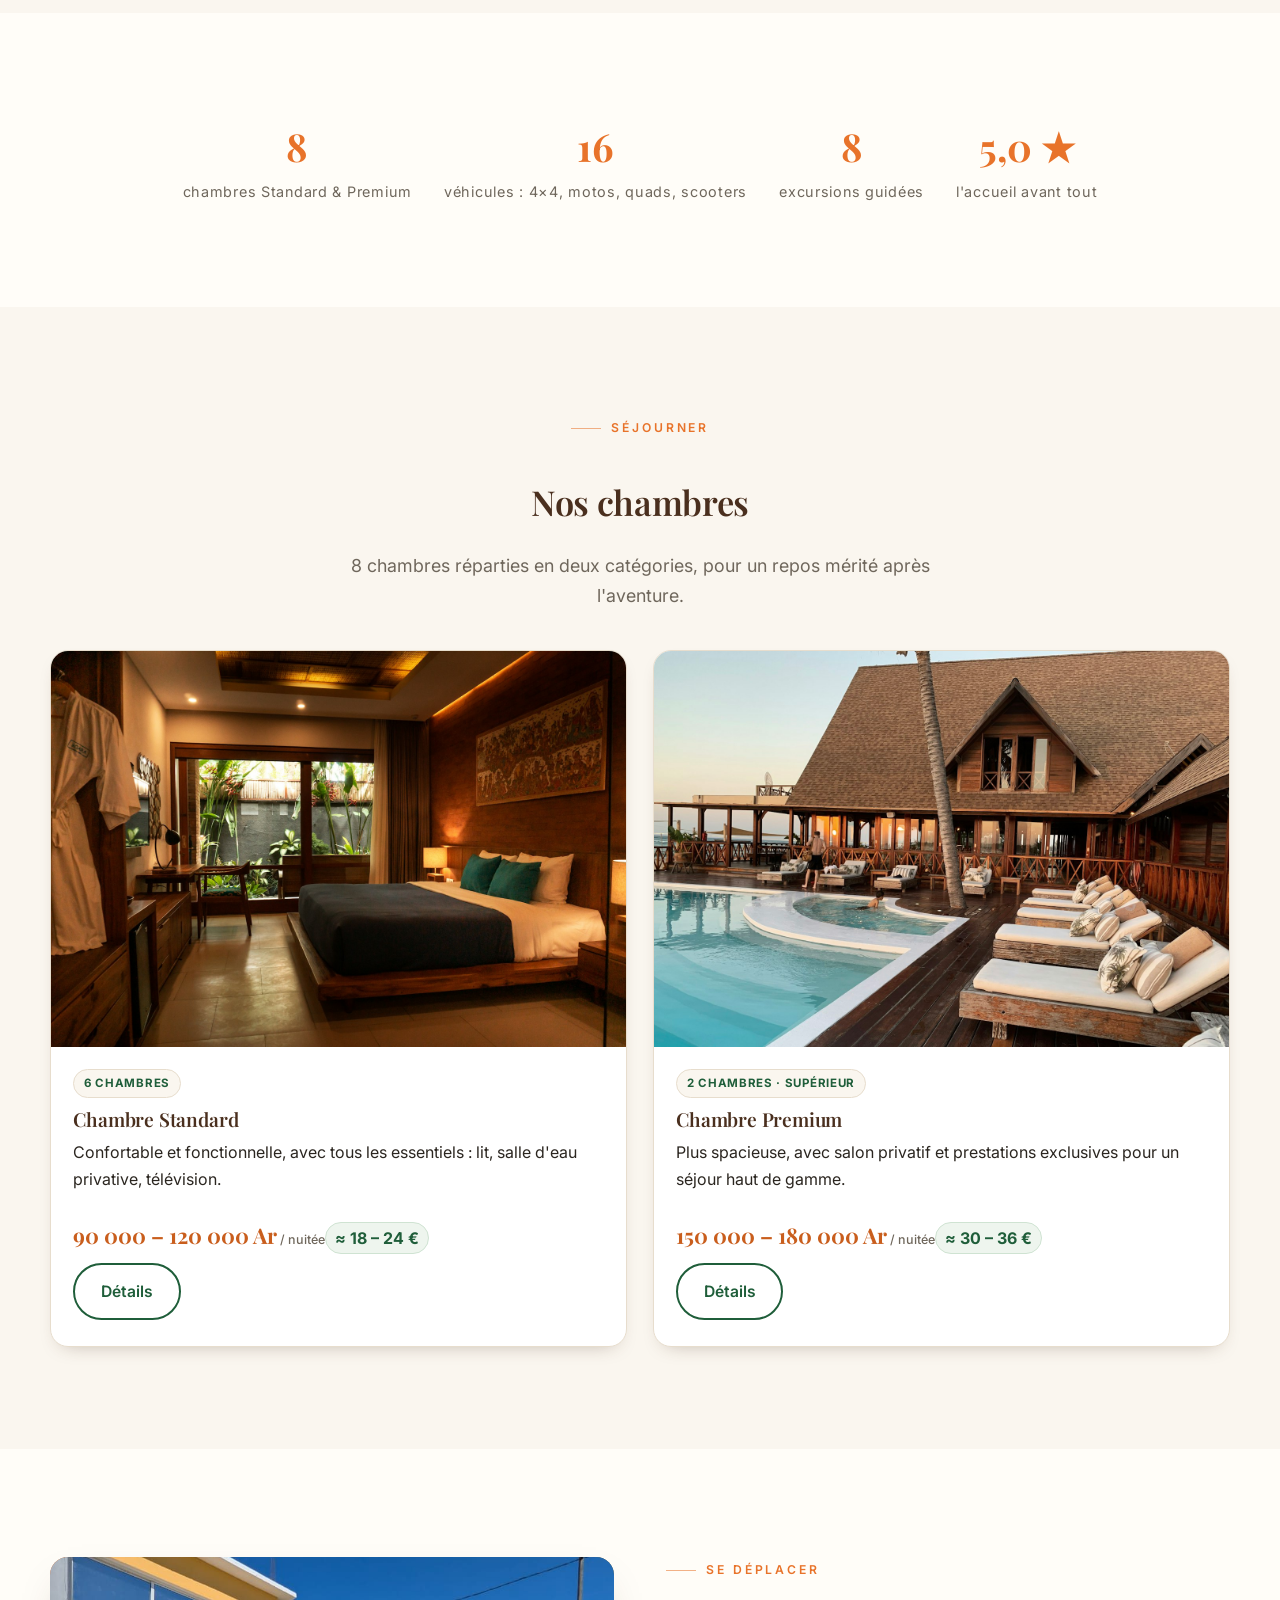
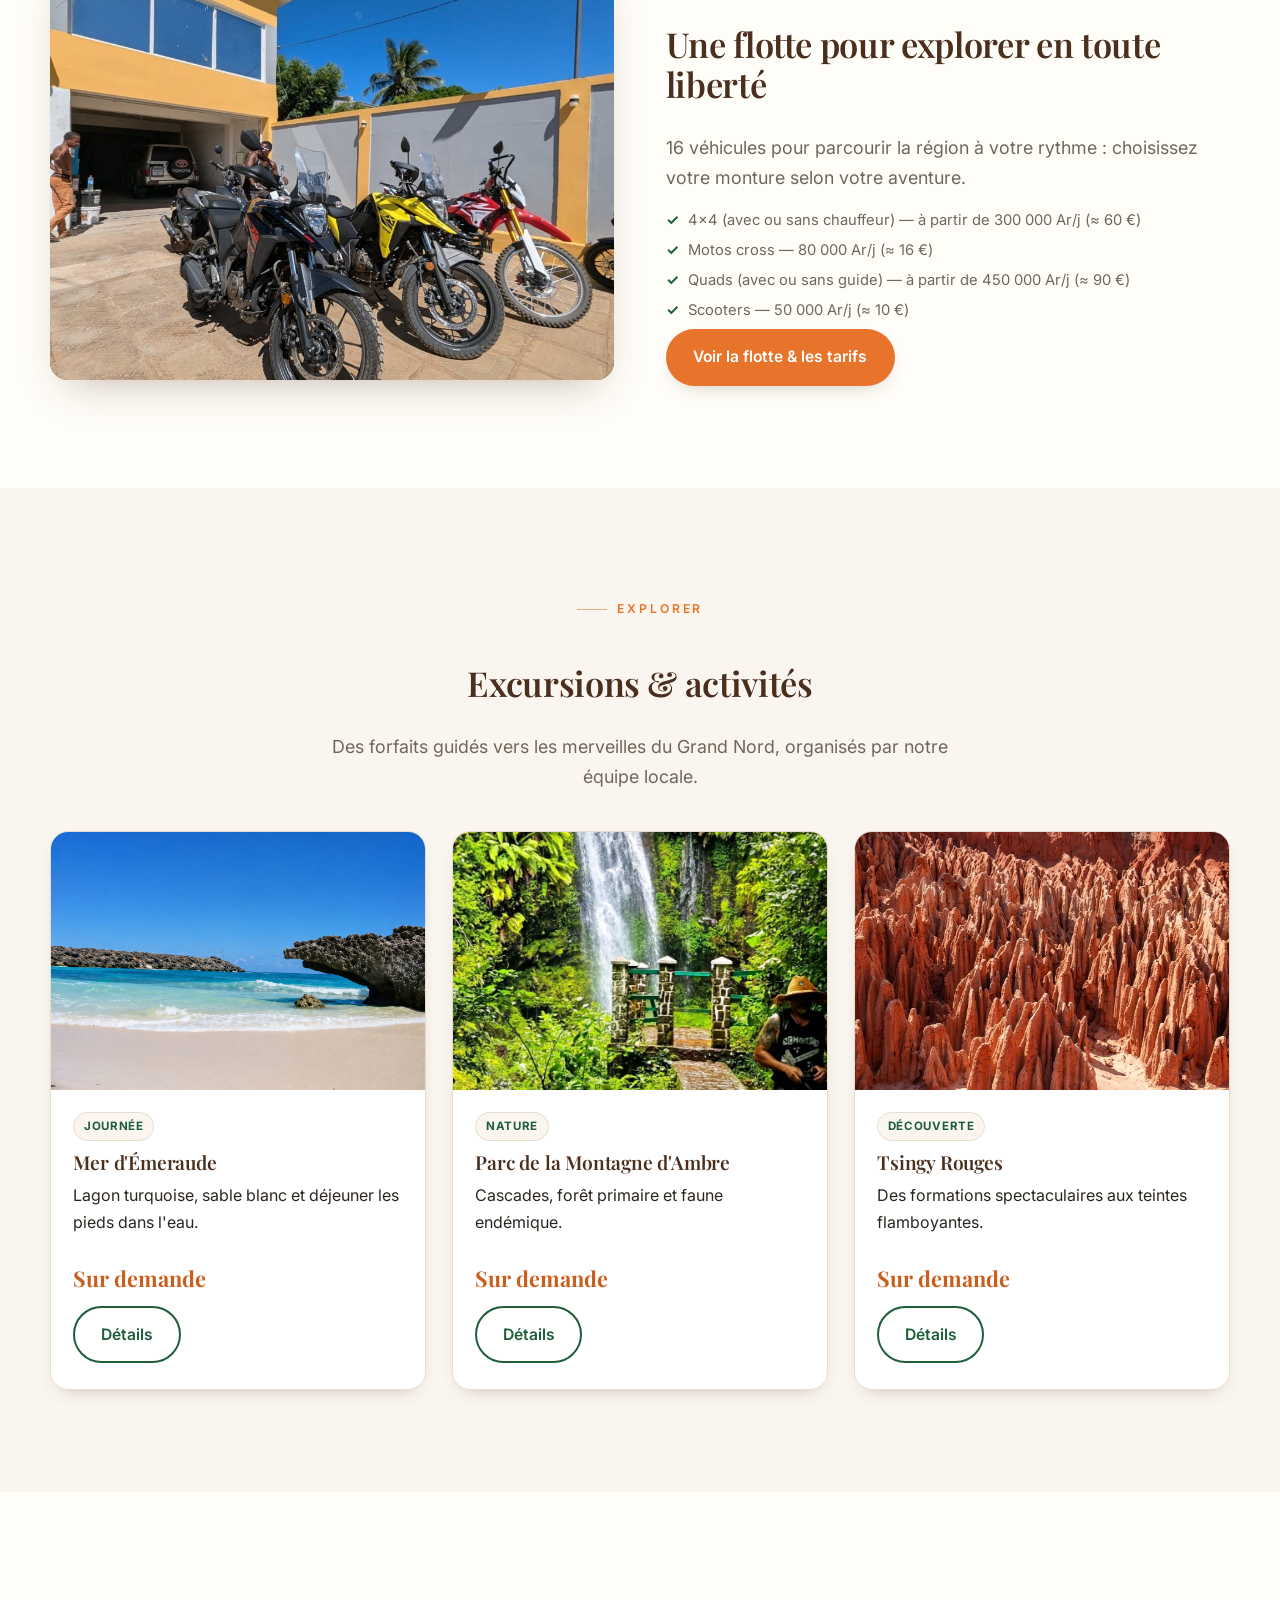
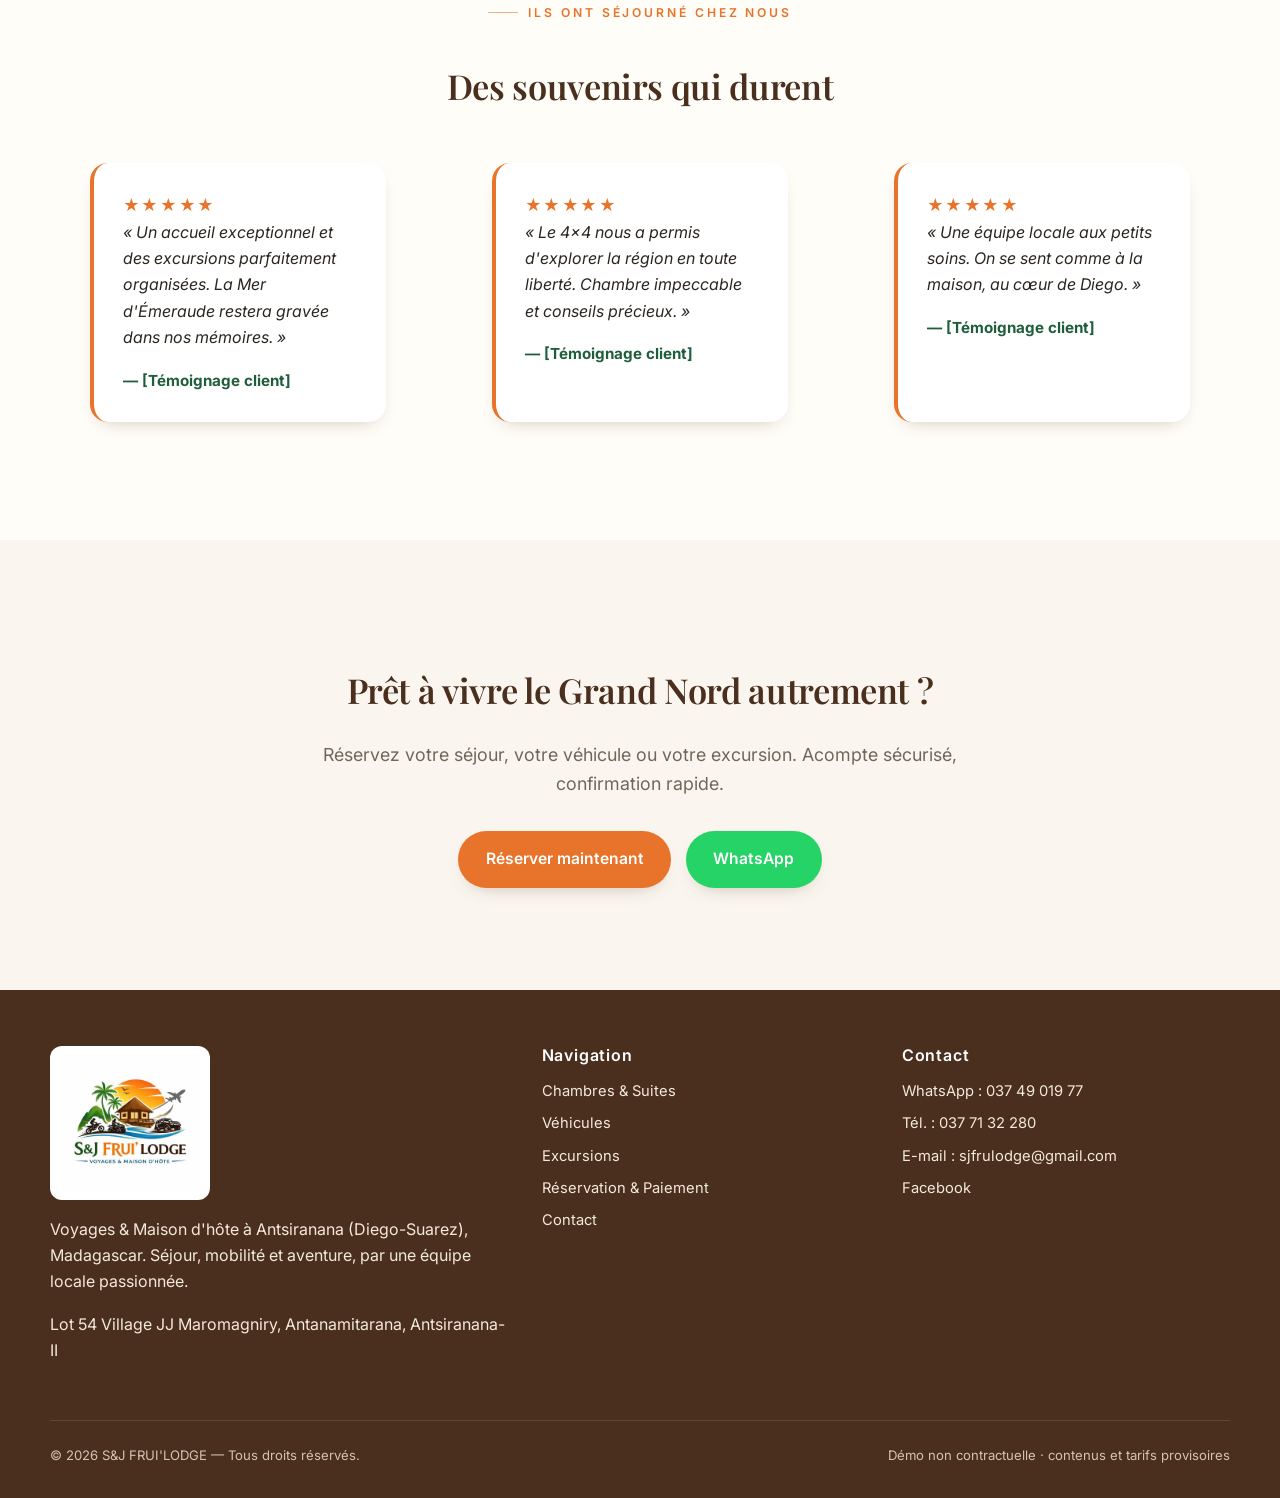
==== commit 308ad331: "chore: cache-busting du CSS (?v=2) pour forcer le rechargement" ====
--- a/index.html
+++ b/index.html
@@ -9,7 +9,7 @@
   <link rel="preconnect" href="https://fonts.gstatic.com" crossorigin>
   <link href="https://fonts.googleapis.com/css2?family=Inter:wght@400;500;600;700&family=Playfair+Display:wght@600;700&display=swap" rel="stylesheet">
   <link rel="icon" href="assets/img/logo.jpg" />
-  <link rel="stylesheet" href="assets/css/styles.css" />
+  <link rel="stylesheet" href="assets/css/styles.css?v=2" />
 </head>
 <body>
 
--- a/assets/css/styles.css
+++ b/assets/css/styles.css
@@ -153,7 +153,7 @@
   font-size:.72rem; font-weight:700; letter-spacing:.06em; text-transform:uppercase; padding:.25rem .6rem; border-radius:999px; }
 .price { font-family: var(--serif); font-size:1.35rem; color: var(--orange-dark); font-weight:700; }
 .price small { font-family: var(--sans); font-size:.78rem; color: var(--muted); font-weight:500; }
-.price .eur { display:block; font-family: var(--sans); font-size:.82rem; color: var(--muted); font-weight:500; margin-top:.15rem; }
+.price .eur { display:inline-block; font-family: var(--sans); font-size:1rem; color: var(--green); font-weight:700; margin-top:.25rem; background: #eef5ee; border:1px solid #cfe3d2; border-radius:999px; padding:.1rem .55rem; }
 .feature-list { list-style:none; padding:0; margin:.4rem 0; display:flex; flex-direction:column; gap:.35rem; }
 .feature-list li { font-size:.92rem; color: var(--muted); padding-left:1.4rem; position:relative; }
 .feature-list li::before { content:"✓"; position:absolute; left:0; color: var(--green); font-weight:700; }
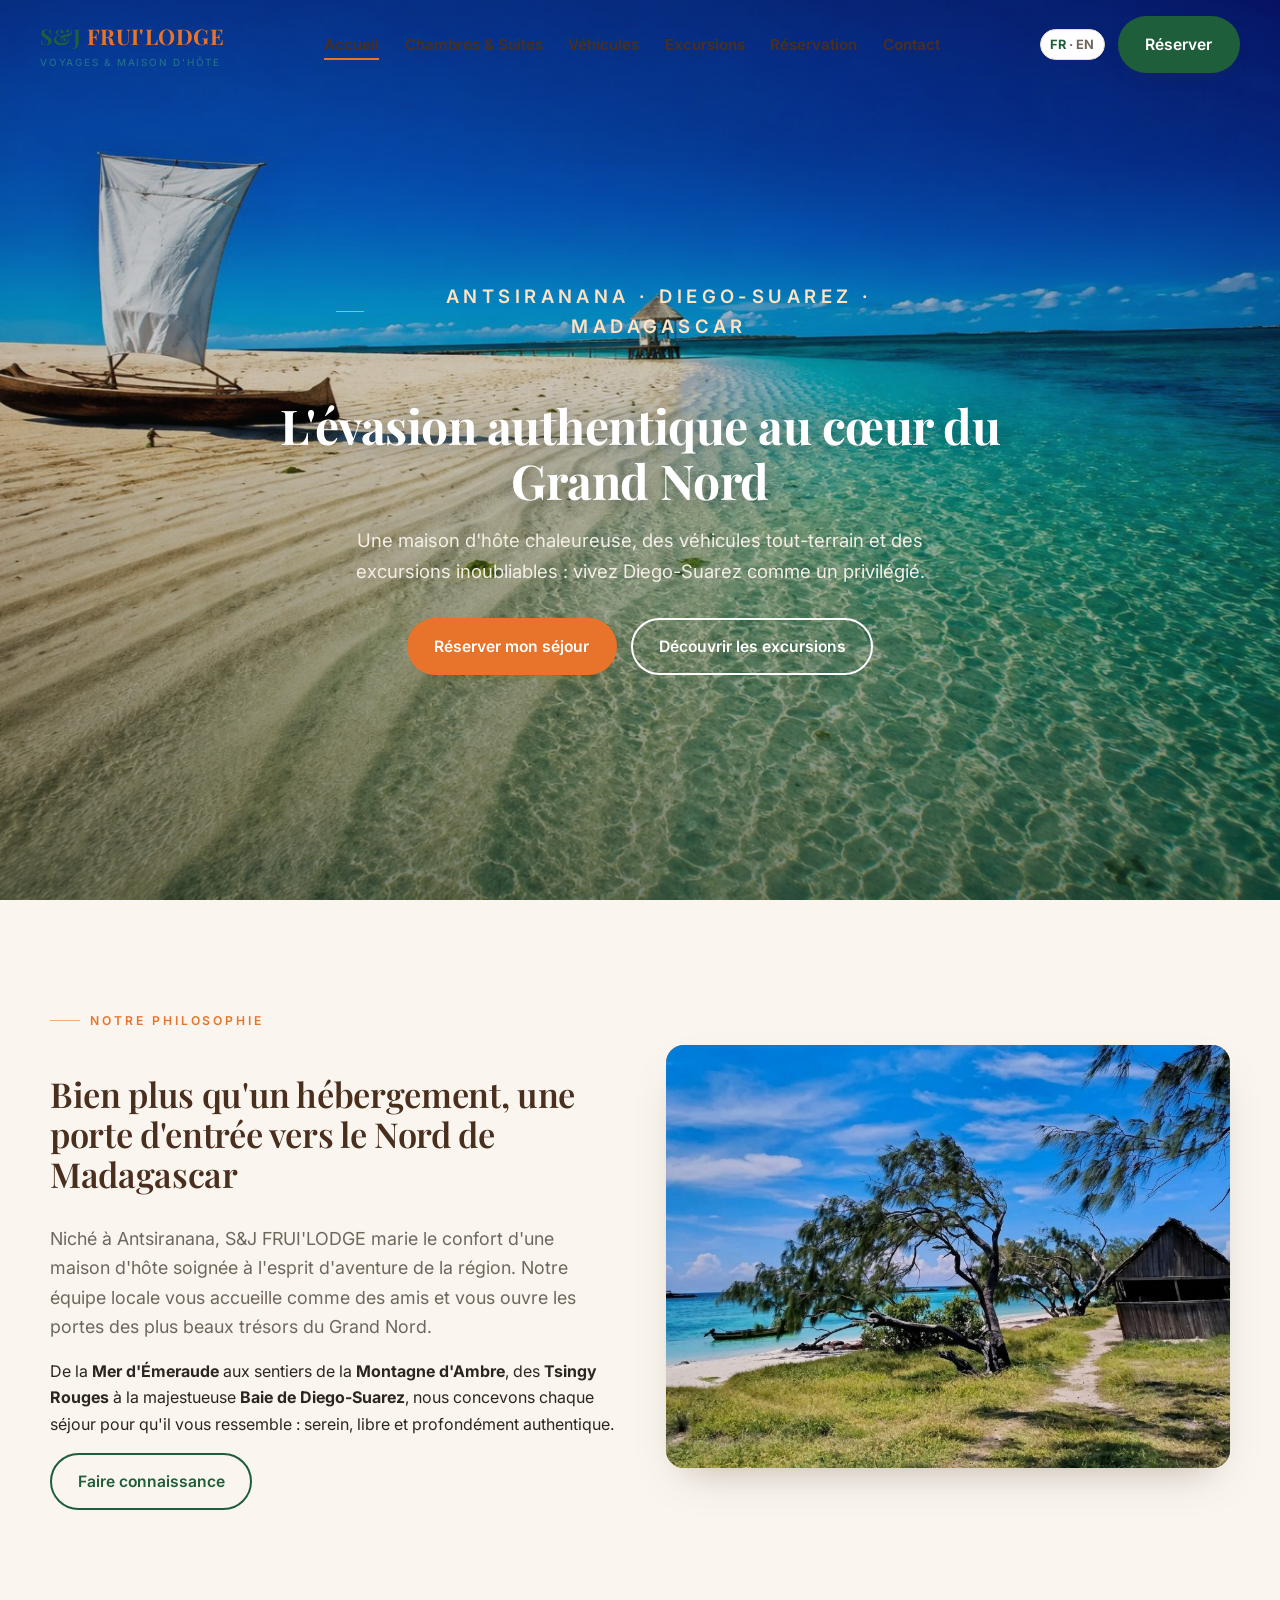
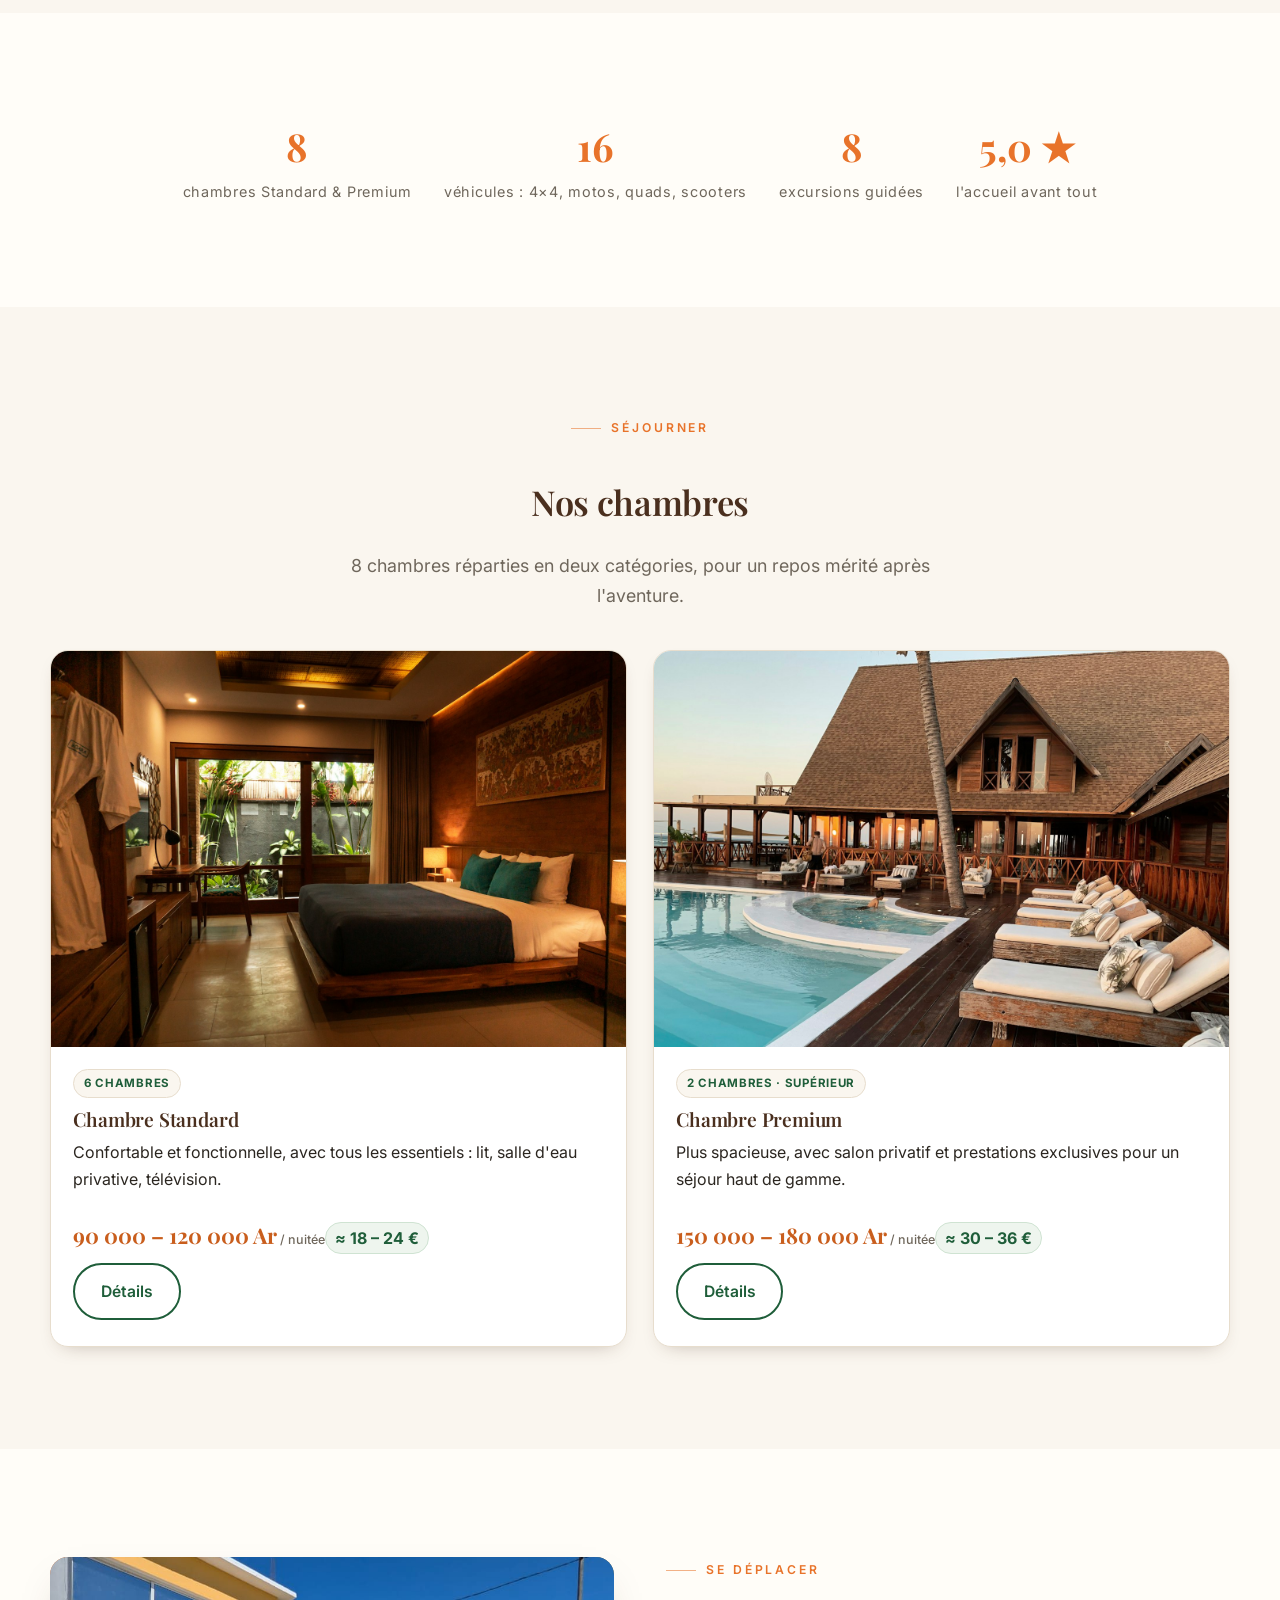
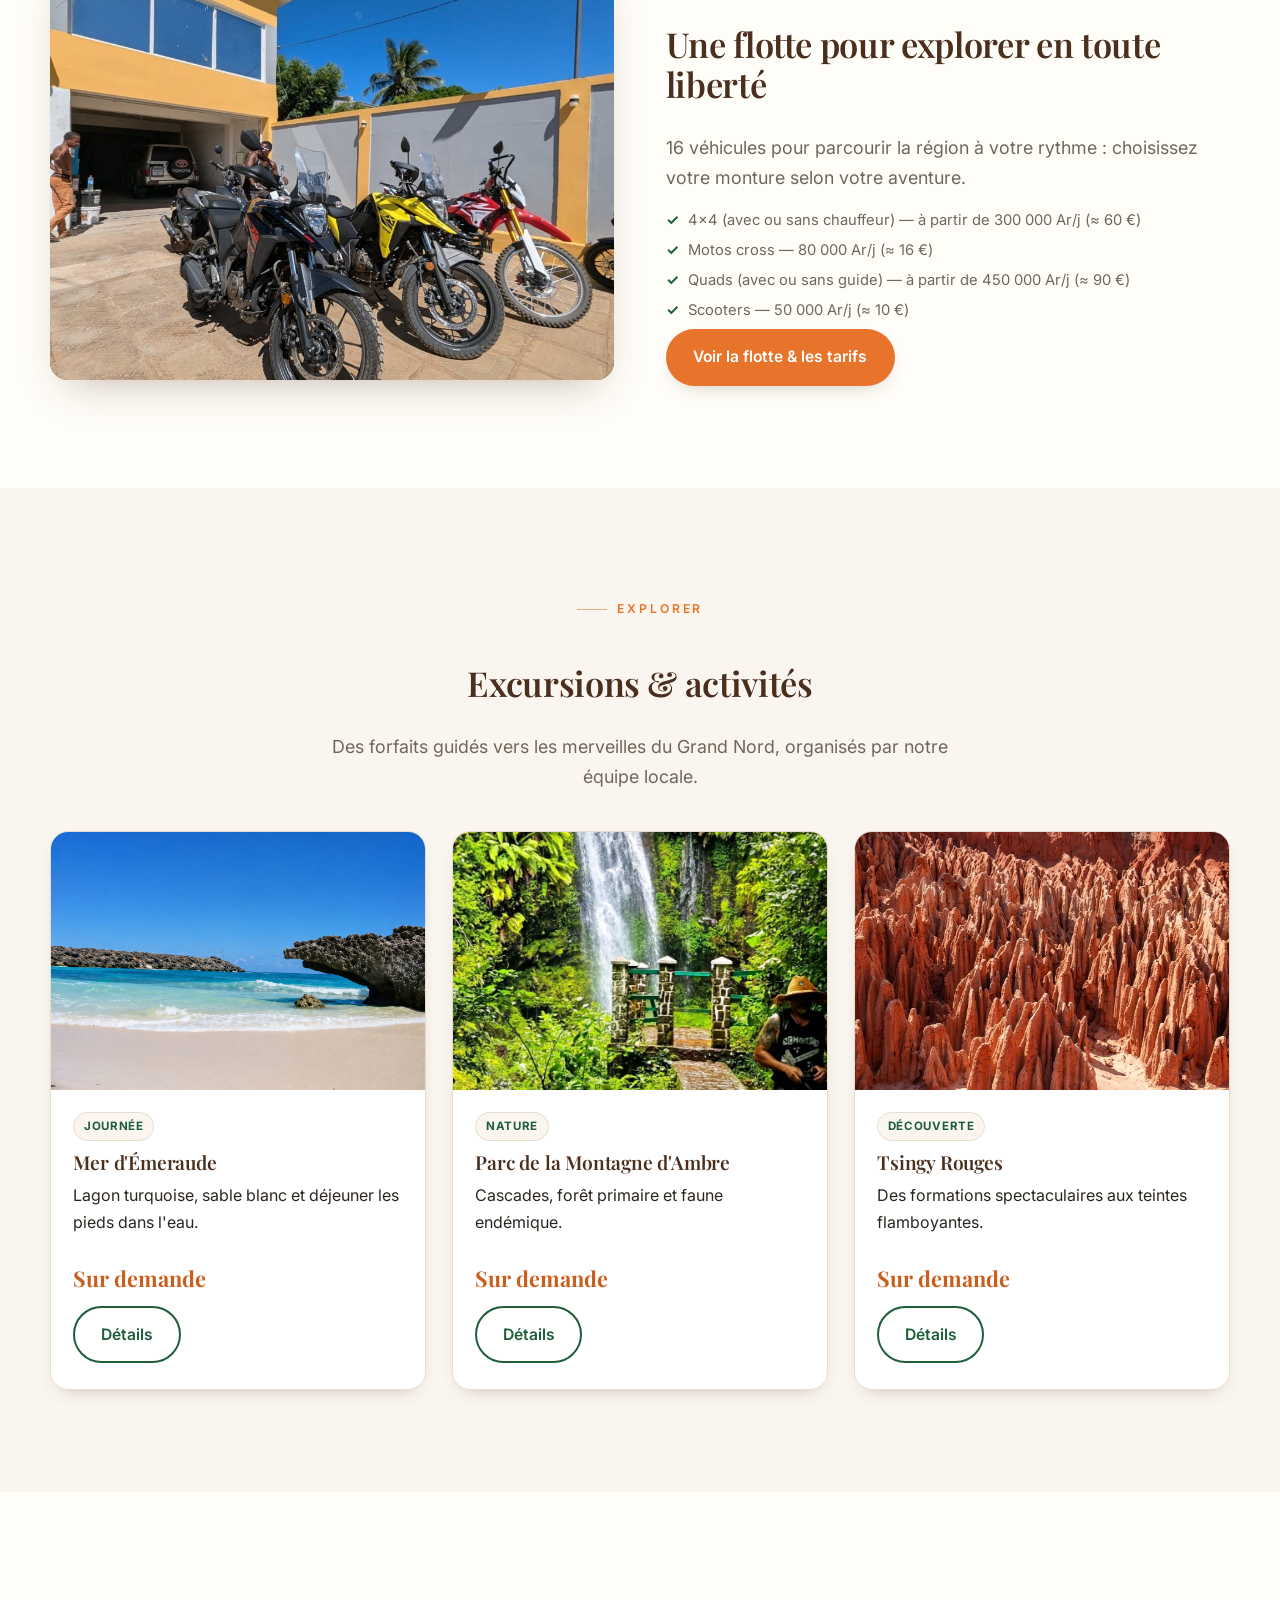
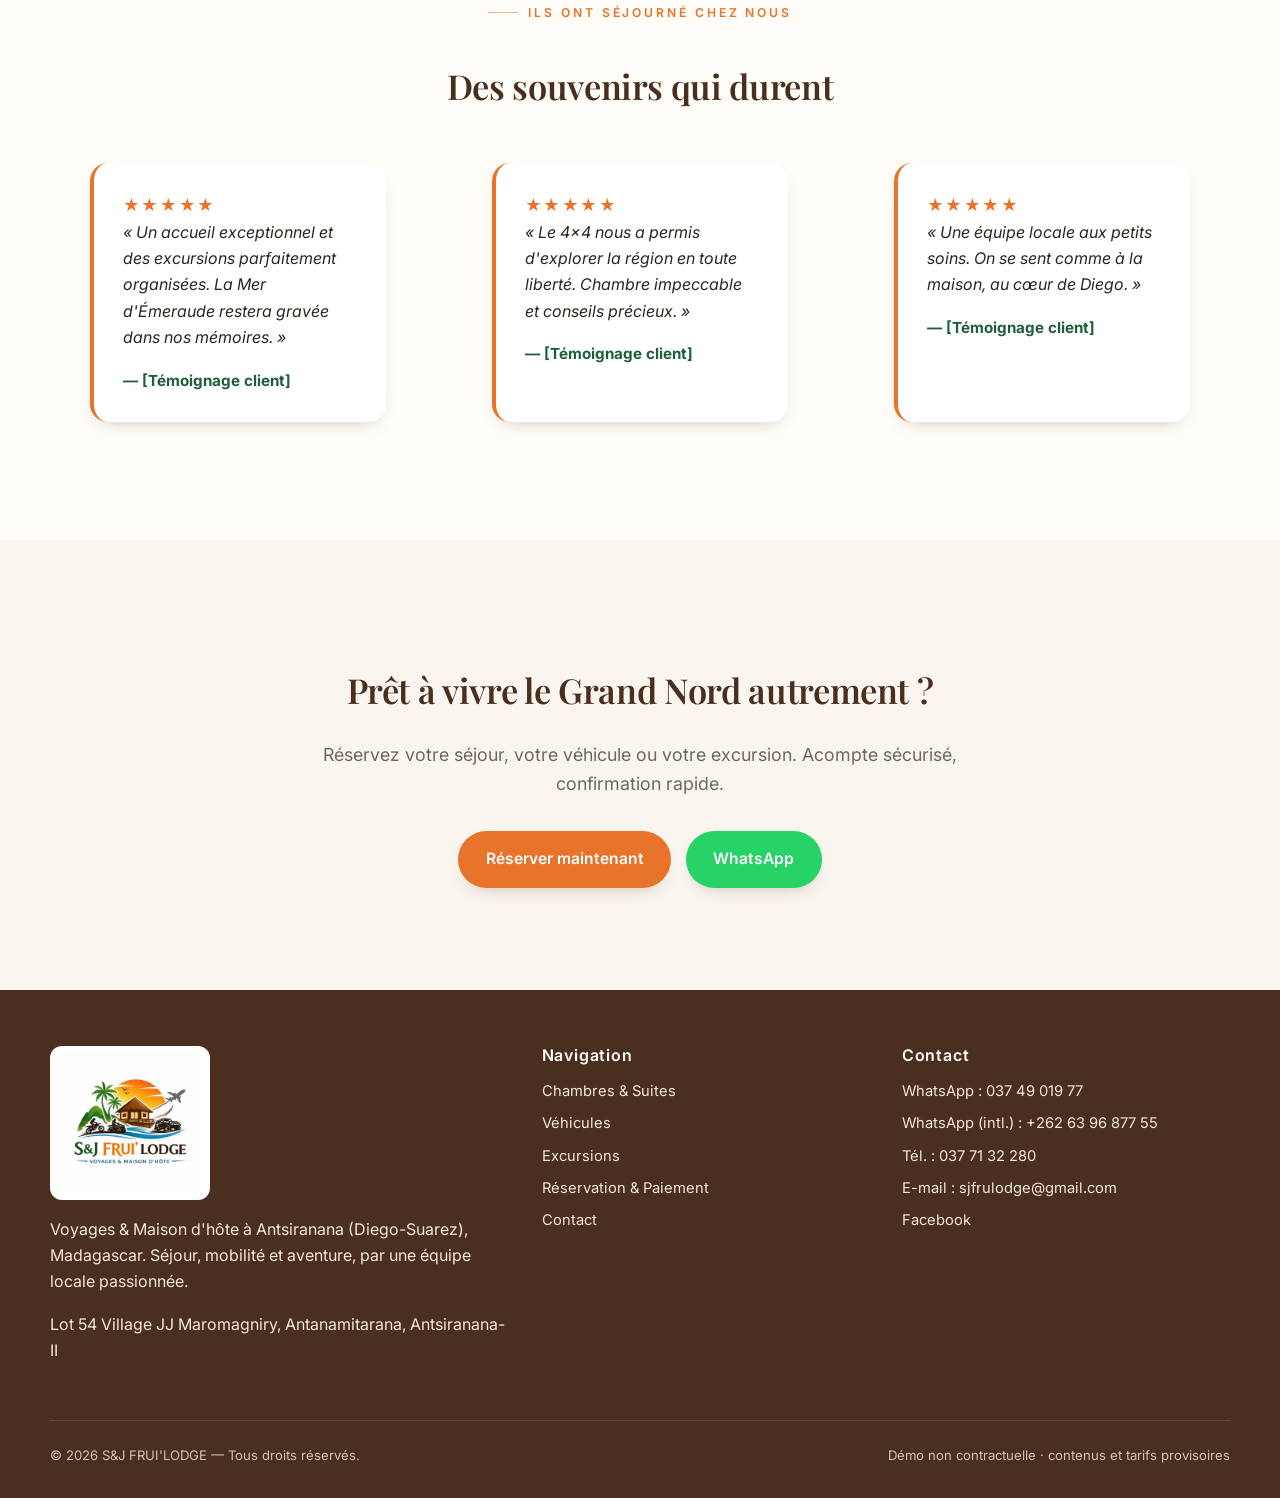
==== commit 363cb905: "feat: ajout du numero WhatsApp international (+262 63 96 877 55) - footers + page contact, FR/EN" ====
--- a/index.html
+++ b/index.html
@@ -196,7 +196,7 @@
       <div>
         <h4>Contact</h4>
         <ul>
-          <li>WhatsApp : 037 49 019 77</li>
+          <li>WhatsApp : <a href="https://wa.me/261374901977" target="_blank" rel="noopener">037 49 019 77</a></li><li>WhatsApp (intl.) : <a href="https://wa.me/262639687755" target="_blank" rel="noopener">+262 63 96 877 55</a></li>
           <li>Tél. : 037 71 32 280</li>
           <li>E-mail : <a href="mailto:sjfrulodge@gmail.com">sjfrulodge@gmail.com</a></li>
           <li><a href="https://www.facebook.com/profile.php?id=61589486435098" target="_blank" rel="noopener">Facebook</a></li>
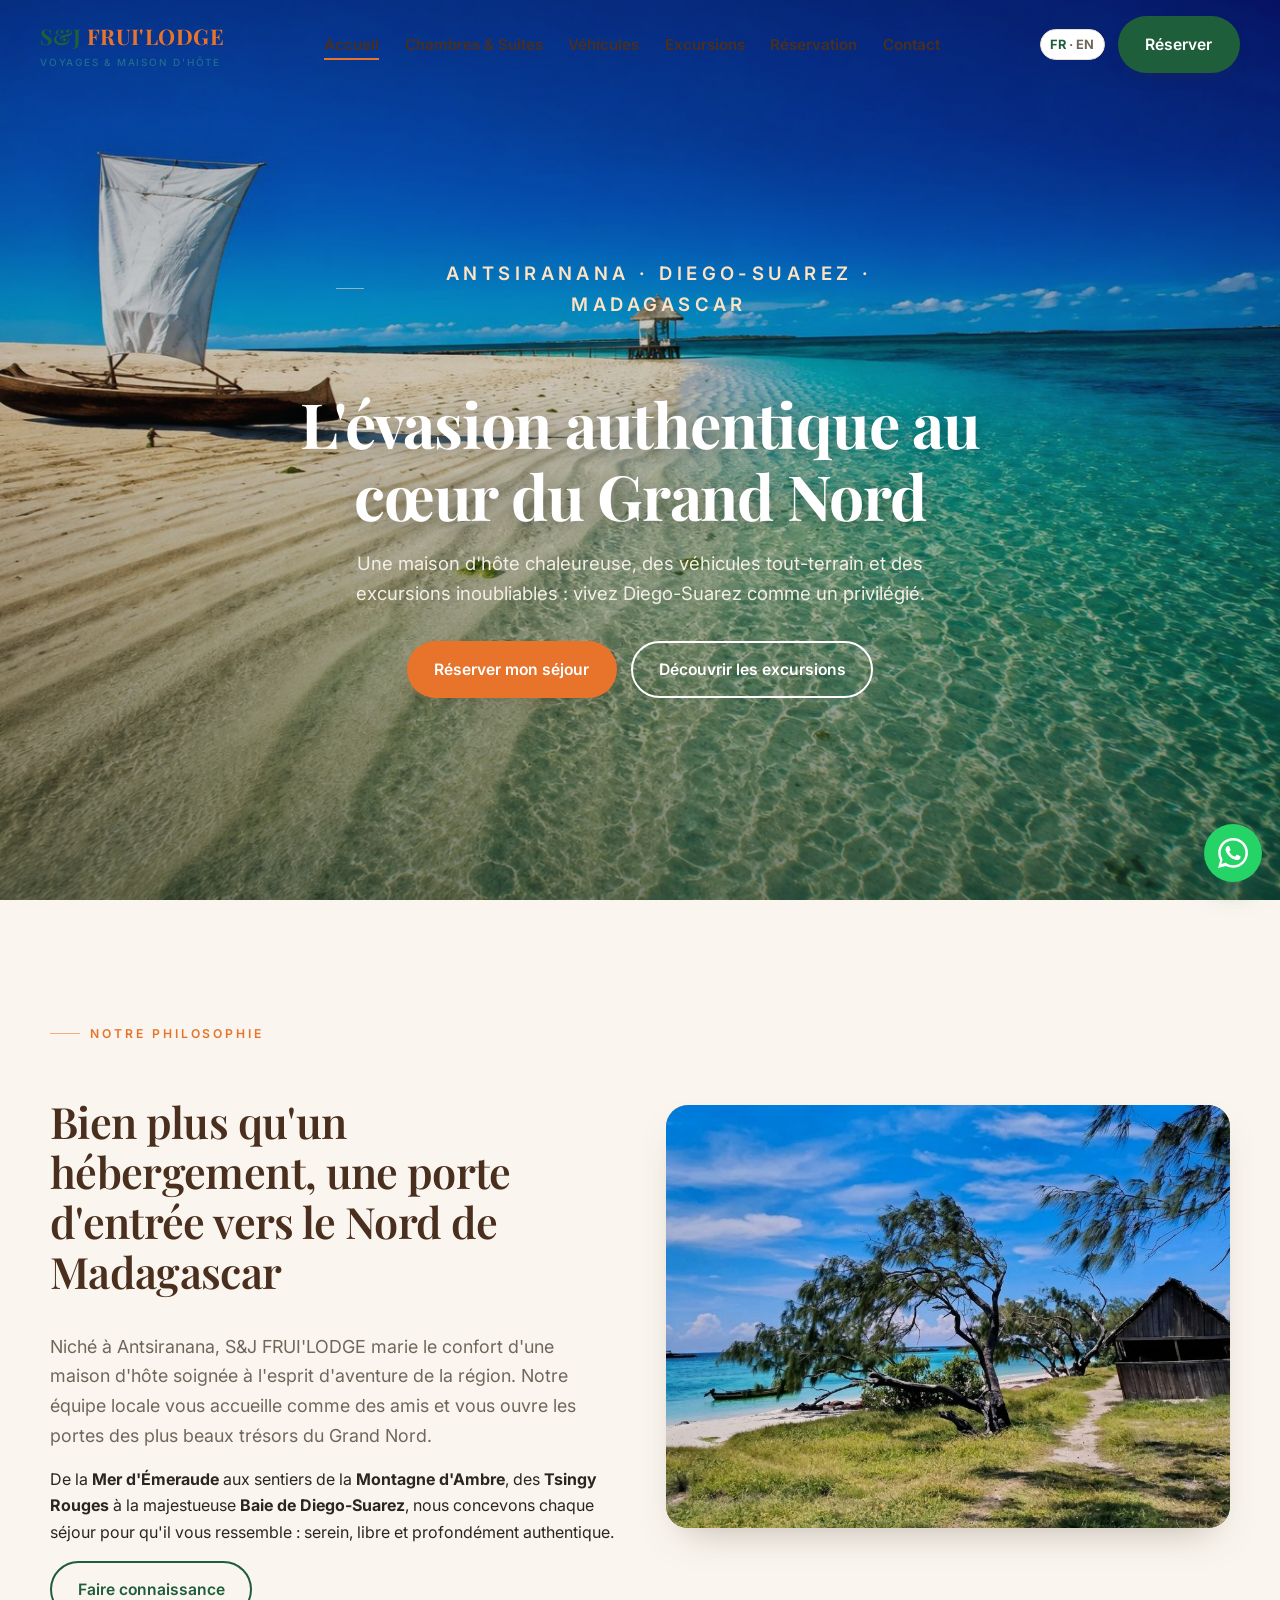
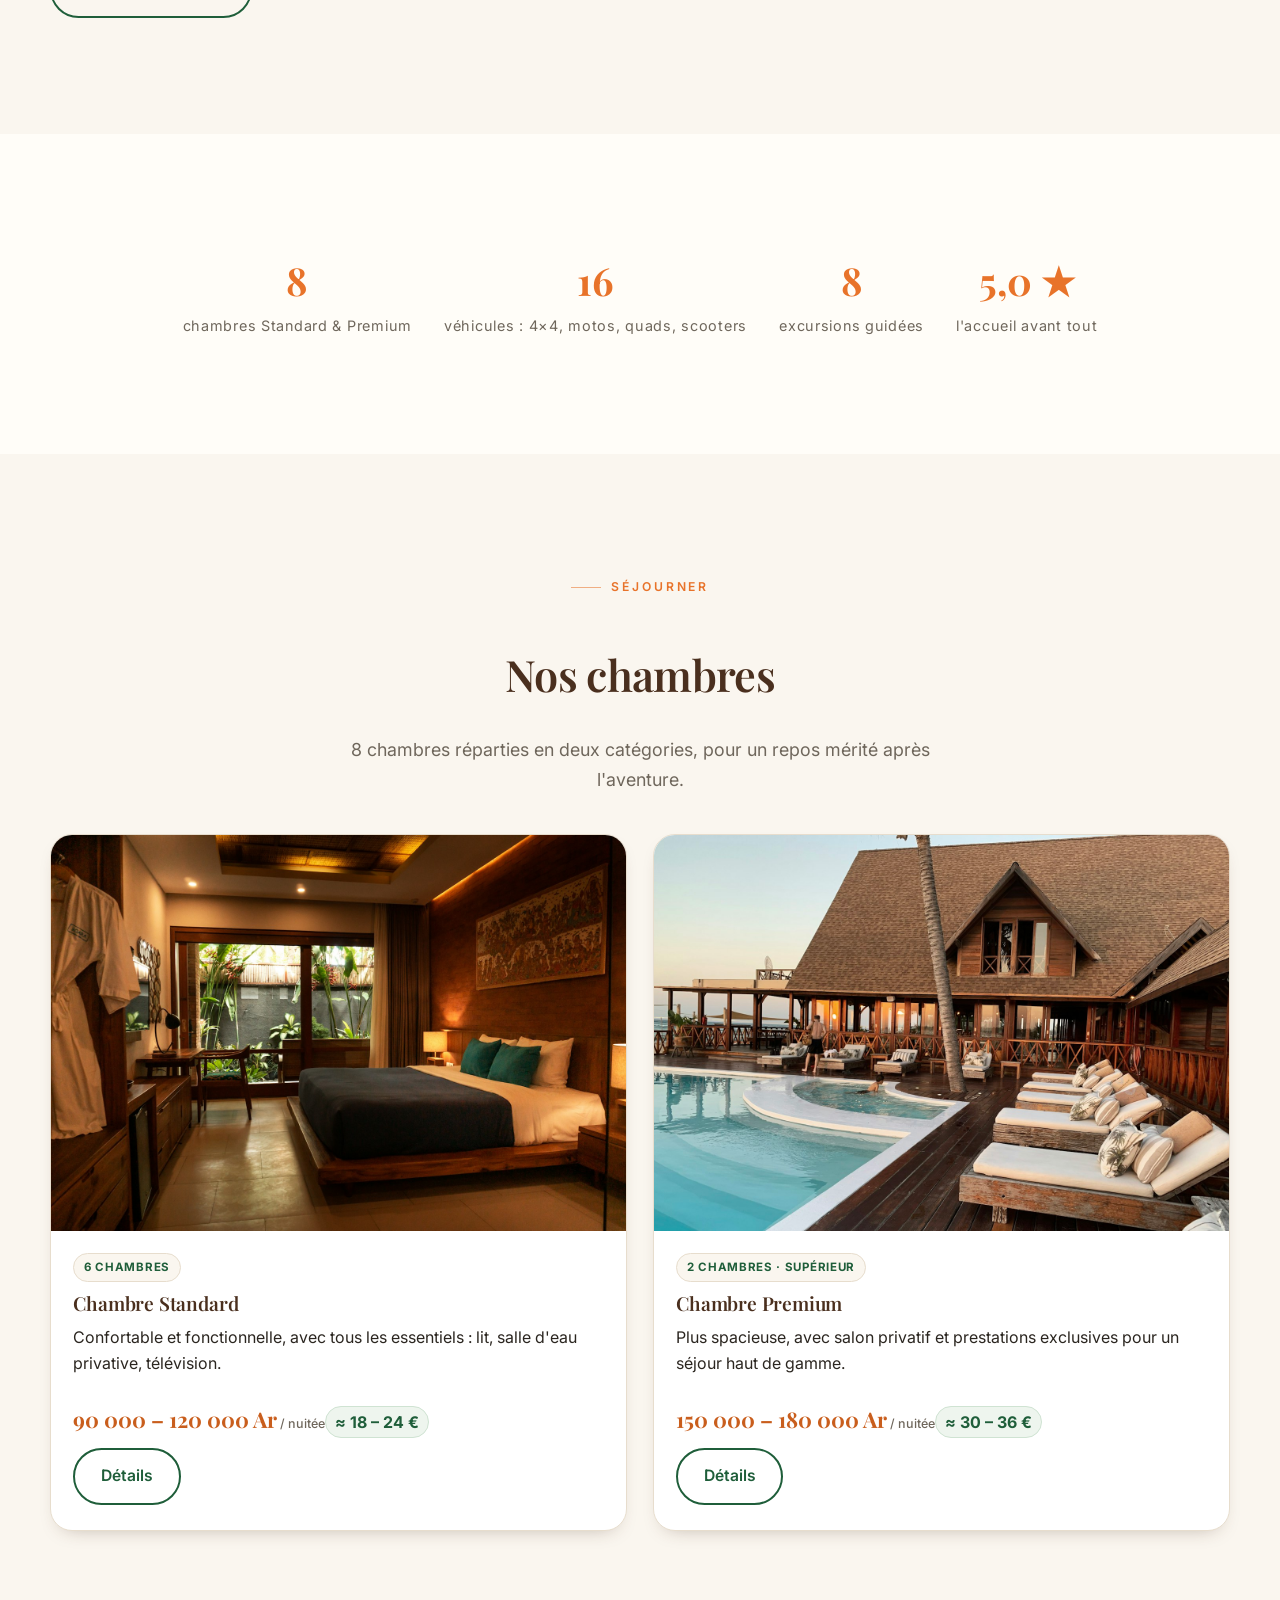
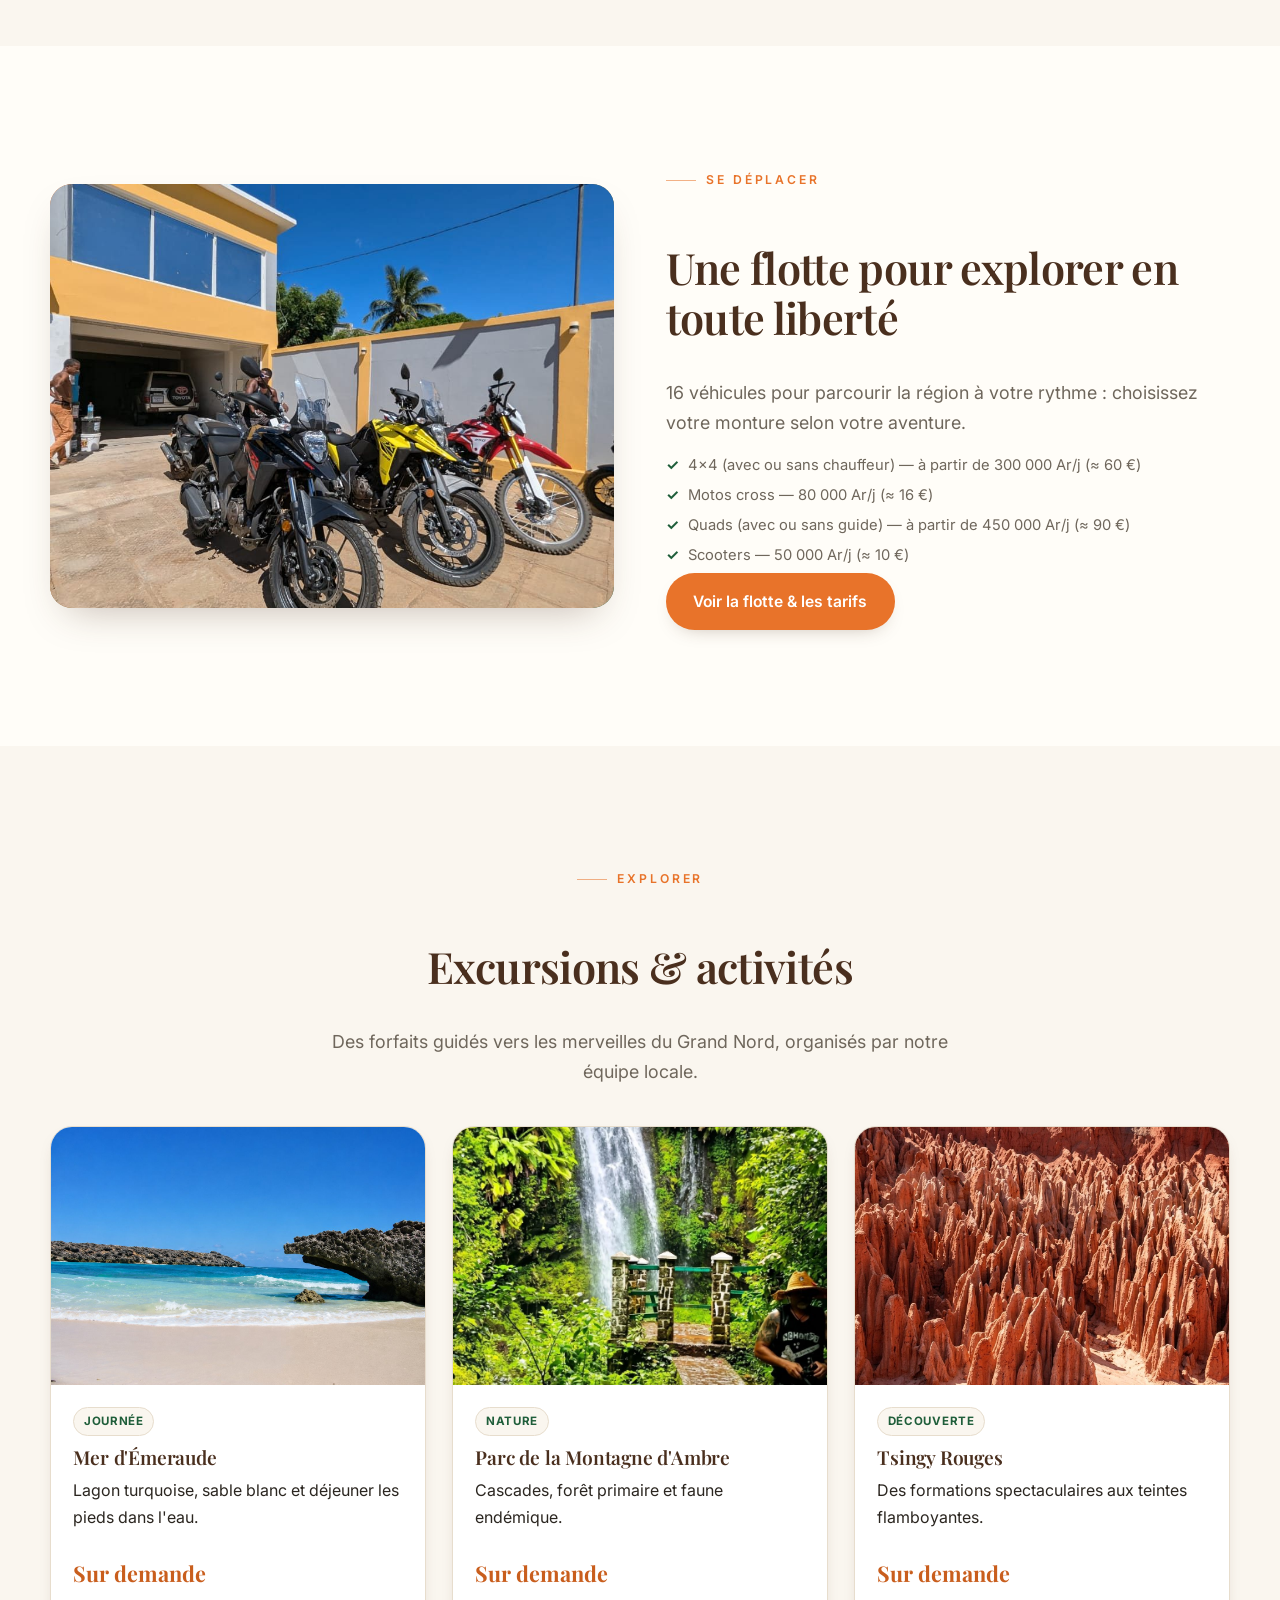
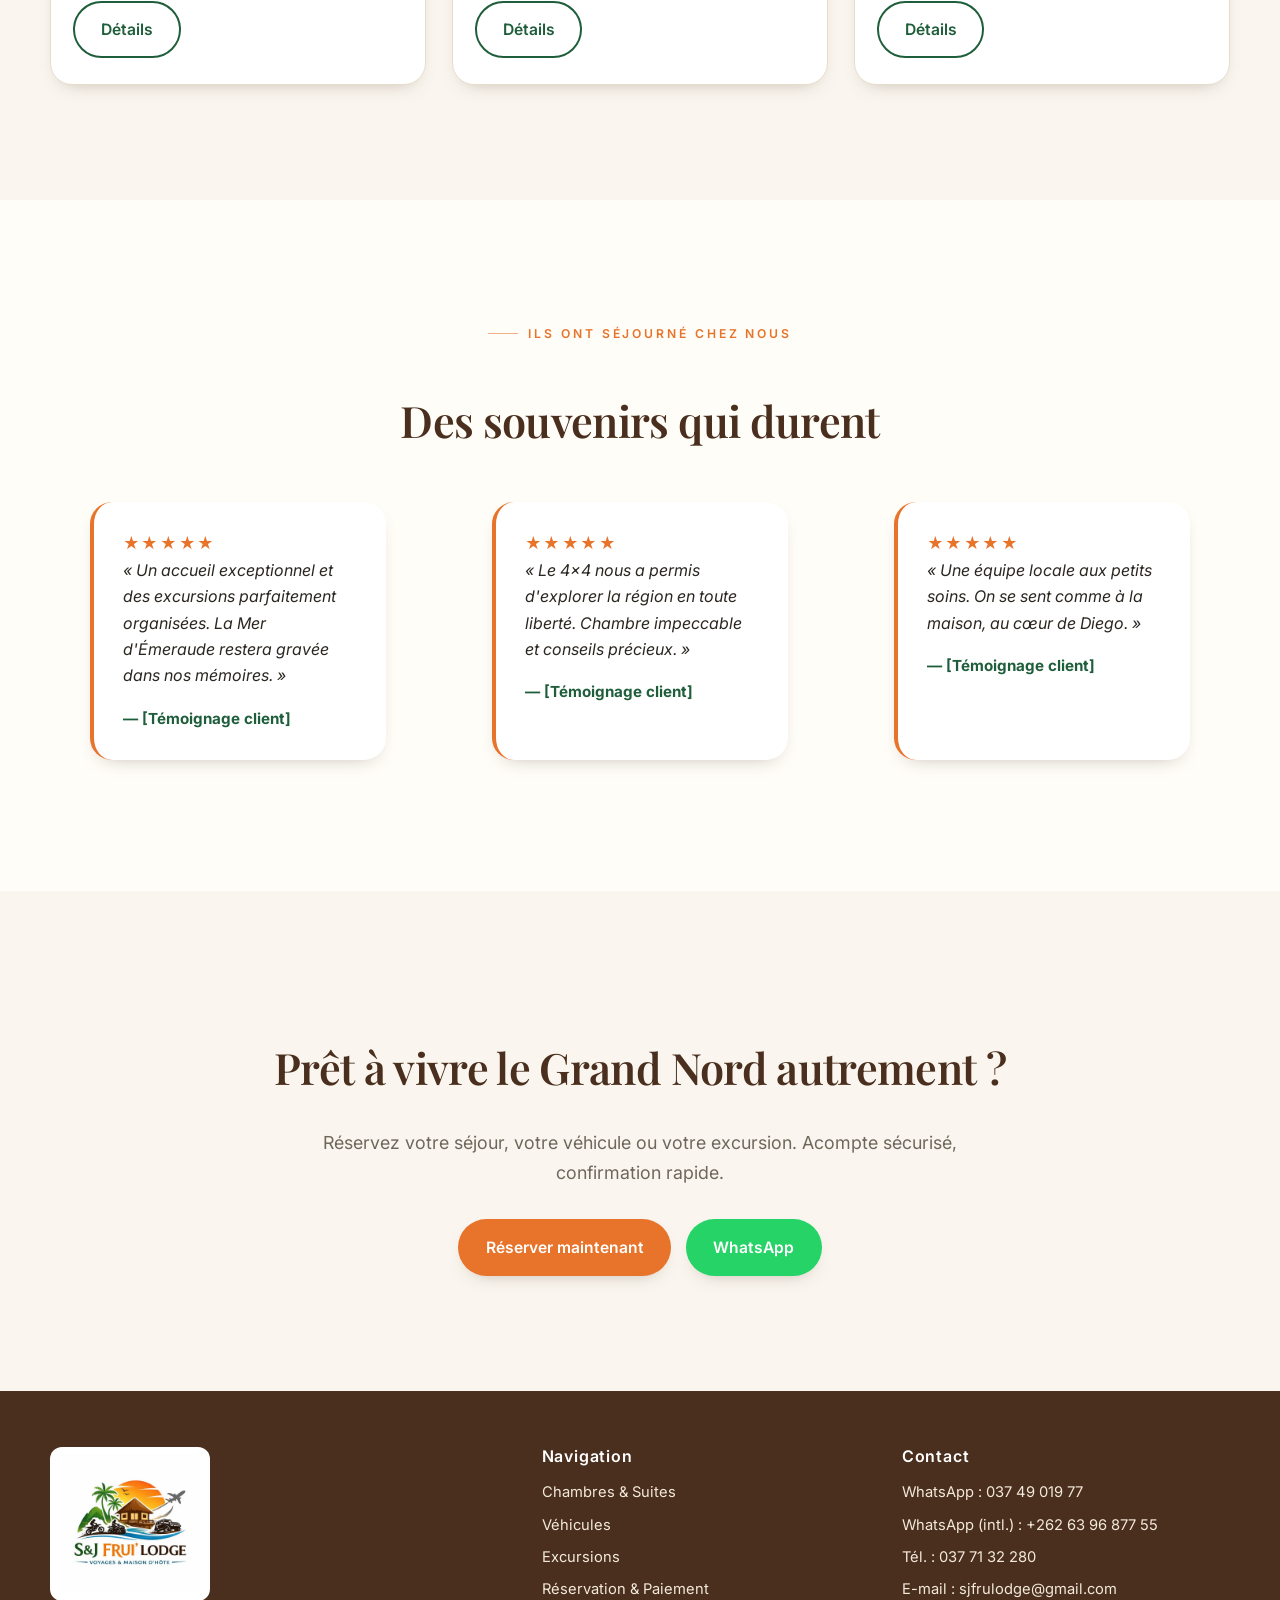
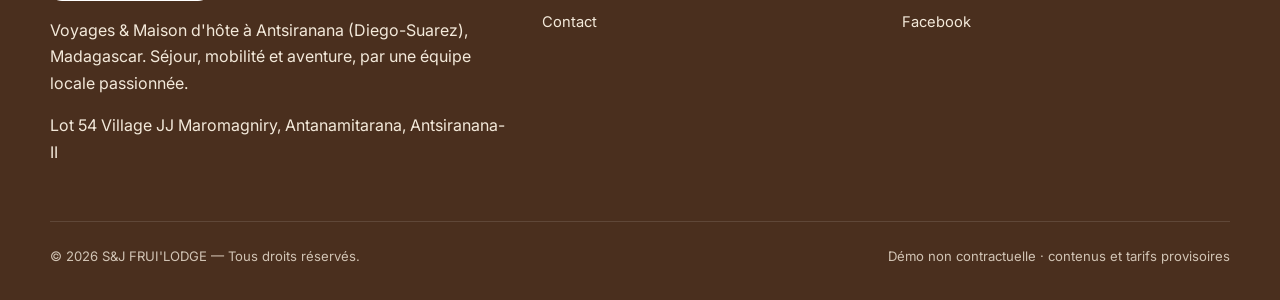
==== commit 68048165: "style: modernisation (typo plus grande, plus d'espace, coins arrondis, apparition hero, bouton Whats" ====
--- a/index.html
+++ b/index.html
@@ -9,7 +9,7 @@
   <link rel="preconnect" href="https://fonts.gstatic.com" crossorigin>
   <link href="https://fonts.googleapis.com/css2?family=Inter:wght@400;500;600;700&family=Playfair+Display:wght@600;700&display=swap" rel="stylesheet">
   <link rel="icon" href="assets/img/logo.jpg" />
-  <link rel="stylesheet" href="assets/css/styles.css?v=2" />
+  <link rel="stylesheet" href="assets/css/styles.css?v=3" />
 </head>
 <body>
 
--- a/assets/css/styles.css
+++ b/assets/css/styles.css
@@ -18,7 +18,7 @@
   --line: #e7ddcd;
   --shadow: 0 18px 40px -18px rgba(74, 47, 30, 0.35);
   --shadow-sm: 0 8px 20px -12px rgba(74, 47, 30, 0.4);
-  --radius: 18px;
+  --radius: 22px;
   --serif: "Playfair Display", Georgia, serif;
   --sans: "Inter", "Segoe UI", system-ui, sans-serif;
   --maxw: 1180px;
@@ -38,8 +38,8 @@
 }
 
 h1, h2, h3, h4 { font-family: var(--serif); line-height: 1.16; color: var(--brown); font-weight: 600; letter-spacing: -0.01em; }
-h1 { font-size: clamp(1.9rem, 3.8vw, 3rem); font-weight: 700; }
-h2 { font-size: clamp(1.5rem, 3vw, 2.15rem); }
+h1 { font-size: clamp(2.2rem, 5vw, 3.9rem); font-weight: 700; letter-spacing: -0.02em; }
+h2 { font-size: clamp(1.75rem, 3.4vw, 2.7rem); letter-spacing: -0.015em; }
 h3 { font-size: 1.2rem; }
 p { margin: 0 0 1rem; }
 a { color: var(--green); text-decoration: none; transition: color .25s ease; }
@@ -47,7 +47,7 @@
 img { max-width: 100%; display: block; }
 
 .container { width: min(100% - 2.5rem, var(--maxw)); margin-inline: auto; }
-.section { padding: clamp(3.5rem, 8vw, 6.5rem) 0; }
+.section { padding: clamp(4.5rem, 9vw, 8rem) 0; }
 .section--tint { background: var(--cream-2); }
 .center { text-align: center; }
 
@@ -121,7 +121,15 @@
 @keyframes kenburns { from { transform: scale(1); } to { transform: scale(1.07); } }
 .hero__overlay { position:absolute; inset:0; z-index:-1;
   background: linear-gradient(180deg, rgba(18,26,24,.34) 0%, rgba(18,26,24,.20) 42%, rgba(20,38,30,.58) 100%); }
-.hero__inner { max-width: 46rem; }
+.hero__inner { max-width: 46rem; animation: heroUp 1.1s cubic-bezier(.16,.7,.2,1) both; }
+@keyframes heroUp { from { opacity:0; transform: translateY(26px); } to { opacity:1; transform:none; } }
+/* Bouton WhatsApp flottant (moderne) */
+.float-wa { position:fixed; right:18px; bottom:18px; z-index:60; width:58px; height:58px; border-radius:50%;
+  background:#25D366; color:#fff; display:grid; place-items:center; text-decoration:none;
+  box-shadow:0 12px 28px -8px rgba(7,94,84,.6); transition: transform .25s ease, box-shadow .25s ease; }
+.float-wa:hover { transform: translateY(-3px) scale(1.06); color:#fff; box-shadow:0 18px 36px -10px rgba(7,94,84,.7); }
+.float-wa svg { width:30px; height:30px; }
+@media (prefers-reduced-motion: reduce){ .hero__inner{ animation:none } }
 .hero .eyebrow { color:#ffe6cb; }
 .hero h1 { color:#fff; text-shadow: 0 2px 22px rgba(0,0,0,.30); margin-bottom: 1rem; }
 .hero p { color:#f3efe7; font-size: clamp(1rem, 1.5vw, 1.16rem); max-width: 38rem; margin-inline:auto; }
